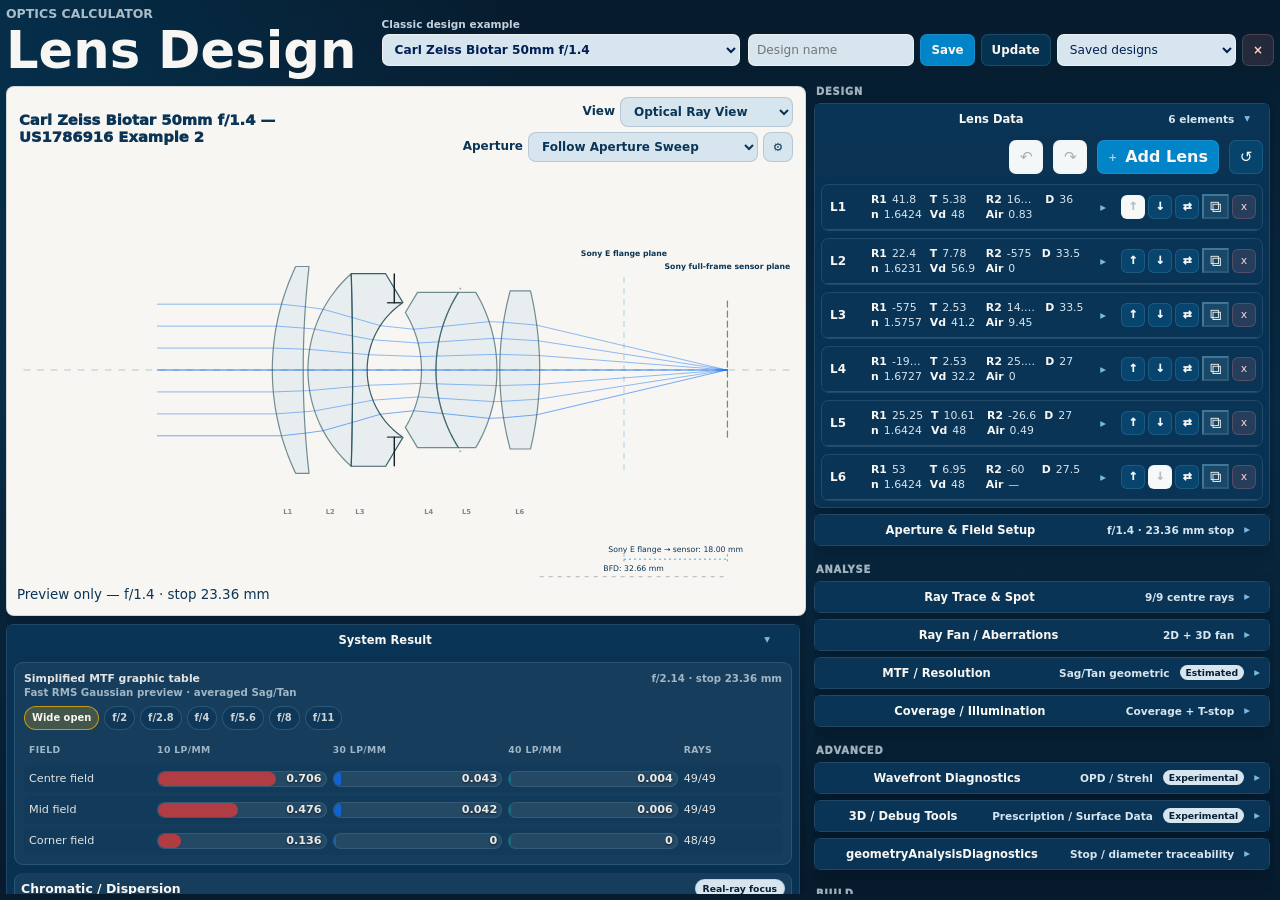
==== index.html @ da88da23 "Update" ====
<!doctype html>
<html lang="en">
  <head>
    <meta charset="utf-8">
    <meta name="viewport" content="width=device-width, initial-scale=1">
    <title>Lens Design</title>
    <link rel="stylesheet" href="styles.css?v=20260708-nikon-noct-wo2019229849-1">
  </head>
  <body>
    <main id="app" class="app-shell" aria-live="polite"></main>
    <script src="geometric-mtf-core.js?v=20260708-nikon-noct-wo2019229849-1"></script>
    <script src="app.js?v=20260708-nikon-noct-wo2019229849-1"></script>
  </body>
</html>
---- styles.css ----
:root {
  color-scheme: light;
  --ink: #001f54;
  --muted: #486177;
  --line: #b9e3f2;
  --panel: #ffffff;
  --soft: #dff6ff;
  --teal: #0a6cf1;
  --teal-dark: #001f54;
  --coral: #c94b58;
  --amber: #ffb703;
  --blue: #0a6cf1;
  --cyan: #16c3ff;
  --red-ray: #d83a3a;
  --green-ray: #0a8f62;
  --blue-ray: #0a6cf1;
  --shadow: 0 8px 20px rgba(0, 31, 84, 0.08);
  --light-surface: #fbfdfd;
  --light-surface-raised: #f3f7f6;
  --light-surface-ink: #0a3556;
  --light-surface-muted: #486177;
  --light-surface-line: #b7c5c8;
  --light-surface-grid: #dbe5e6;
  --light-surface-axis: #66727a;
}

* {
  box-sizing: border-box;
}

body {
  margin: 0;
  overflow: hidden;
  min-height: 100vh;
  color: var(--ink);
  background: linear-gradient(180deg, #dff6ff 0%, #f7fcff 34%, #ffffff 100%);
  font-family: Inter, ui-sans-serif, system-ui, -apple-system, BlinkMacSystemFont, "Segoe UI", sans-serif;
}

button,
input,
select {
  font: inherit;
}

.app-shell {
  width: min(1900px, calc(100% - 20px));
  height: 100vh;
  margin: 0 auto;
  padding: 10px 0;
  overflow: hidden;
}

.app-layout {
  display: grid;
  grid-template-columns: 1fr;
  gap: 8px;
  align-items: stretch;
  height: 100%;
  min-height: 0;
  overflow: hidden;
}

.app-main {
  display: grid;
  grid-template-rows: auto minmax(0, 1fr);
  min-width: 0;
  min-height: 0;
  overflow: hidden;
}

.work-layout {
  display: grid;
  grid-template-columns: minmax(420px, 1fr) minmax(560px, 760px);
  gap: 10px;
  align-items: stretch;
  min-height: 0;
  overflow: hidden;
}

.center-workspace,
.analysis-sidebar {
  display: grid;
  gap: 8px;
  min-width: 0;
  min-height: 0;
  max-height: 100%;
  overflow-y: auto;
  overflow-x: hidden;
  overscroll-behavior: contain;
  padding-right: 6px;
  scrollbar-width: thin;
}

.center-workspace {
  grid-template-rows: auto minmax(0, 1fr);
  overflow: hidden;
  padding-right: 0;
}

.center-scroll-stack {
  display: grid;
  gap: 8px;
  min-height: 0;
  overflow-y: auto;
  overflow-x: hidden;
  overscroll-behavior: contain;
  padding-right: 6px;
  scrollbar-width: thin;
}

.center-workspace > *,
.analysis-sidebar > * {
  grid-column: 1 / -1;
  width: 100%;
}

.analysis-sidebar {
  align-content: start;
  grid-auto-rows: max-content;
}

.analysis-sidebar * {
  min-width: 0;
}

@media (max-width: 1220px) and (orientation: landscape) {
  .app-shell {
    width: min(100% - 12px, 1900px);
    padding-block: 6px;
  }

  .work-layout {
    grid-template-columns: minmax(0, 1fr) minmax(400px, 500px);
    gap: 8px;
  }

  .top-diagram .ray-diagram {
    min-height: 260px;
  }

  .stack-panel-header {
    min-height: 28px;
    padding-block: 4px;
  }
}

@media (max-width: 1400px) and (orientation: landscape) {
  .app-shell {
    width: calc(100% - 12px);
    padding-block: 6px;
  }

  .work-layout {
    grid-template-columns: minmax(0, 1fr) minmax(410px, 460px);
    gap: 8px;
  }

  .tool-header {
    gap: 10px;
    margin-bottom: 6px;
  }

  .tool-header h1 {
    font-size: clamp(2.1rem, 4vw, 3.2rem);
  }

  .header-control-row {
    gap: 8px;
  }

  .preset-select-control {
    min-width: min(320px, 42vw);
  }

  .top-diagram .diagram-panel {
    padding: 8px;
  }

  .top-diagram .ray-diagram {
    min-height: 250px;
  }

  .analysis-sidebar {
    padding-right: 4px;
  }

  .stack-panel-header {
    min-height: 28px;
    padding: 4px 8px;
  }

  .analysis-sidebar .lens-summary-toggle {
    grid-template-columns: minmax(34px, auto) minmax(0, 1fr) auto auto;
    gap: 7px;
  }

  .analysis-sidebar .lens-summary-meta {
    grid-template-columns: repeat(4, minmax(48px, max-content));
    row-gap: 2px;
    column-gap: 8px;
    white-space: normal;
  }
}

.tool-header {
  display: flex;
  gap: 14px;
  align-items: center;
  justify-content: space-between;
  margin-bottom: 8px;
  min-width: 0;
}

.header-title-block {
  flex: 0 0 auto;
}

.header-control-row {
  display: flex;
  align-items: end;
  justify-content: flex-end;
  gap: 8px;
  flex-wrap: wrap;
  min-width: 0;
}

.header-select-control {
  display: grid;
  gap: 3px;
  color: var(--muted);
  font-size: 0.66rem;
  font-weight: 850;
  min-width: 220px;
}

.preset-select-control {
  width: clamp(260px, 28vw, 420px);
}

.header-select-control select,
.saved-design-select,
.header-design-name {
  min-height: 32px;
  border: 1px solid var(--line);
  border-radius: 7px;
  background: #fff;
  color: var(--ink);
  padding: 5px 28px 5px 8px;
  font-size: 0.76rem;
}

.header-save-controls {
  display: flex;
  align-items: end;
  gap: 6px;
  flex-wrap: wrap;
  min-width: 0;
}

.header-design-name {
  width: clamp(130px, 13vw, 190px);
  padding-right: 8px;
}

.saved-design-select {
  width: clamp(150px, 14vw, 220px);
}

.compact-save-button,
.compact-delete-button {
  min-height: 32px;
  border-radius: 7px;
  padding: 0 10px;
  font-size: 0.74rem;
  font-weight: 850;
}

.compact-delete-button {
  width: 32px;
  padding: 0;
}

.eyebrow {
  margin: 0 0 3px;
  color: var(--teal-dark);
  font-size: 0.78rem;
  font-weight: 800;
  letter-spacing: 0;
  text-transform: uppercase;
}

h1 {
  margin: 0;
  font-size: clamp(1.45rem, 2.7vw, 2.25rem);
  line-height: 1.05;
  letter-spacing: 0;
}

.panel-intro {
  display: none;
  max-width: 76ch;
  margin: 0;
  color: var(--muted);
  font-size: 0.78rem;
  font-weight: 650;
  line-height: 1.45;
}

.summary-panel .panel-intro {
  grid-column: 1 / -1;
}

.toolbar {
  display: flex;
  gap: 10px;
  align-items: center;
  flex-wrap: wrap;
  justify-content: flex-end;
}

.icon-button,
.action-button {
  border: 1px solid transparent;
  border-radius: 7px;
  min-height: 34px;
  cursor: pointer;
  transition: transform 140ms ease, border-color 140ms ease, background 140ms ease;
}

.icon-button {
  width: 34px;
  display: inline-grid;
  place-items: center;
  background: var(--panel);
  color: var(--ink);
  box-shadow: 0 7px 18px rgba(0, 31, 84, 0.08);
  font-size: 0.95rem;
}

.action-button {
  display: inline-flex;
  gap: 8px;
  align-items: center;
  padding: 0 10px;
  background: var(--teal);
  color: #fff;
  font-weight: 800;
}

.icon-button:hover,
.action-button:hover {
  transform: translateY(-1px);
}

.icon-button:disabled,
.action-button:disabled {
  cursor: not-allowed;
  color: #a7b1b5;
  background: #f4f7f7;
  border-color: var(--line);
  box-shadow: none;
  transform: none;
}

.icon-button:focus-visible,
.action-button:focus-visible,
.preset-button:focus-visible,
.save-button:focus-visible,
.saved-load:focus-visible,
.saved-delete:focus-visible,
.diagram-toggle:focus-visible,
.type-button:focus-visible,
.step-button:focus-visible,
.order-button:focus-visible,
.flip-button:focus-visible,
input:focus-visible,
select:focus-visible {
  outline: 3px solid rgba(8, 127, 140, 0.24);
  outline-offset: 2px;
}

.workspace {
  display: grid;
  grid-template-columns: minmax(0, 1fr) minmax(430px, 0.95fr);
  gap: 20px;
  align-items: start;
}

.input-zone,
.result-zone {
  display: grid;
  gap: 14px;
}

.top-diagram {
  display: grid;
  place-items: center;
  margin: 0 0 10px;
}

.top-diagram .diagram-panel {
  width: 100%;
}

.top-diagram .ray-diagram {
  min-height: clamp(300px, 30vw, 430px);
}

.stack-panel {
  border: 1px solid rgba(10, 108, 241, 0.18);
  border-radius: 7px;
  background: var(--panel);
  box-shadow: 0 4px 12px rgba(0, 31, 84, 0.045);
  overflow: visible;
  align-self: start;
}

.stack-panel-header {
  width: 100%;
  min-height: 30px;
  border: 0;
  border-radius: 0;
  background: linear-gradient(180deg, #ffffff, #eefaff);
  color: var(--ink);
  display: grid;
  grid-template-columns: minmax(0, 1fr) auto auto auto;
  align-items: center;
  gap: 10px;
  padding: 5px 9px;
  font-size: 0.72rem;
  font-weight: 900;
  cursor: pointer;
}

.stack-panel-title,
.stack-panel-summary {
  min-width: 0;
  overflow: hidden;
  text-overflow: ellipsis;
  white-space: nowrap;
}

.stack-panel-summary {
  color: var(--muted);
  font-size: 0.66rem;
  font-weight: 760;
}

.stack-panel-badges {
  display: inline-flex;
  gap: 4px;
  align-items: center;
}

.stack-panel-badges span {
  border-radius: 999px;
  padding: 2px 6px;
  color: #071f34;
  background: #d7e5ee;
  font-size: 0.58rem;
  font-weight: 900;
}

.workflow-group {
  display: grid;
  gap: 6px;
}

.workflow-group + .workflow-group {
  margin-top: 10px;
}

.workflow-group-title {
  margin: 0;
  padding: 0 2px;
  color: rgba(215, 229, 238, 0.74);
  font-size: 0.62rem;
  font-weight: 950;
  letter-spacing: 0.08em;
  text-transform: uppercase;
}

.workflow-group-panels {
  display: grid;
  gap: 6px;
}

.sub-analysis-section {
  margin-top: 8px;
  border: 1px solid rgba(215, 229, 238, 0.14);
  border-radius: 7px;
  background: rgba(248, 246, 242, 0.04);
  overflow: hidden;
}

.sub-analysis-section > summary {
  cursor: pointer;
  padding: 6px 8px;
  color: #f8f6f2;
  font-size: 0.72rem;
  font-weight: 900;
}

.sub-analysis-section > :not(summary) {
  margin: 8px;
}

.segmented-note,
.mtf-status-strip {
  display: flex;
  flex-wrap: wrap;
  gap: 6px;
  align-items: center;
  margin-bottom: 8px;
  color: rgba(215, 229, 238, 0.82);
  font-size: 0.68rem;
  font-weight: 760;
}

.stack-panel-header:hover {
  background: #dff6ff;
}

.stack-chevron {
  color: var(--teal);
  font-size: 0.72rem;
  line-height: 1;
}

.stack-panel-body {
  padding: 7px;
  overflow: visible;
}

.stack-panel.is-collapsed .stack-panel-body {
  display: none;
}

.stack-panel-body > section {
  margin: 0;
  border: 0;
  border-radius: 0;
  box-shadow: none;
  padding: 0;
  background: transparent;
  max-height: none;
  overflow: visible;
}

.stack-panel-body > section > .panel-heading:first-child {
  display: none;
}

.design-controls {
  display: grid;
  gap: 12px;
  margin: 18px 0 0;
}

.lens-control-section {
  display: grid;
  gap: 8px;
  margin: 0;
}

.section-heading {
  display: flex;
  align-items: center;
  justify-content: space-between;
  gap: 8px;
}

.section-heading h2 {
  margin: 0;
  font-size: 0.86rem;
  letter-spacing: 0;
}

.section-heading span {
  display: block;
  margin-top: 2px;
  color: var(--muted);
  font-size: 0.66rem;
  line-height: 1.25;
  text-align: left;
}

.lens-toolbar {
  flex-shrink: 0;
}

.lens-control-actions-heading {
  justify-content: flex-end;
  margin-bottom: 2px;
}

.lens-control-section .input-zone {
  grid-template-columns: repeat(6, minmax(0, 1fr));
  gap: 7px;
  overflow: visible;
  padding: 0;
}

.analysis-sidebar .lens-control-section .input-zone {
  grid-template-columns: 1fr;
}

.lens-control-section .lens-card {
  box-shadow: 0 5px 14px rgba(0, 31, 84, 0.055);
}

.analysis-sidebar .lens-control-section .lens-card {
  display: block;
}

.lens-control-section .lens-top {
  grid-template-columns: minmax(0, 1fr) auto;
  gap: 6px;
  padding: 6px;
}

.analysis-sidebar .lens-control-section .lens-top {
  align-content: center;
  border-right: 0;
  border-bottom: 1px solid var(--line);
}

.lens-card-summary {
  background: linear-gradient(180deg, #ffffff, #f5fcff);
}

.lens-summary-toggle {
  min-width: 0;
  border: 0;
  border-radius: 6px;
  background: transparent;
  color: var(--ink);
  display: grid;
  grid-template-columns: minmax(42px, auto) minmax(0, 1fr) auto auto;
  gap: 10px;
  align-items: center;
  padding: 2px;
  text-align: left;
  cursor: pointer;
}

.lens-summary-toggle:hover {
  background: rgba(22, 195, 255, 0.12);
}

.lens-summary-title {
  font-size: 0.75rem;
  font-weight: 900;
}

.lens-summary-meta {
  color: var(--muted);
  font-size: 0.62rem;
  font-weight: 400;
  display: grid;
  grid-template-columns:
    minmax(58px, max-content)
    minmax(48px, max-content)
    minmax(68px, max-content)
    minmax(46px, max-content)
    minmax(70px, max-content)
    minmax(54px, max-content)
    minmax(54px, max-content);
  column-gap: 10px;
  align-items: baseline;
  overflow: hidden;
  text-overflow: ellipsis;
  white-space: nowrap;
}

.lens-summary-item {
  min-width: 0;
  display: grid;
  grid-template-columns: auto minmax(0, 1fr);
  column-gap: 5px;
  align-items: baseline;
}

.lens-summary-label {
  color: var(--ink);
  font-weight: 800;
}

.lens-summary-value {
  color: var(--muted);
  font-weight: 400;
  min-width: 0;
  overflow: hidden;
  text-overflow: ellipsis;
}

.lens-card-chevron {
  color: var(--teal);
  font-size: 0.72rem;
  font-weight: 900;
}

.duplicate-button {
  border-color: rgba(121, 189, 217, 0.42);
  background: rgba(121, 189, 217, 0.14);
  color: var(--ink);
}

.lens-card-body {
  display: grid;
  grid-template-columns: minmax(0, 1fr) minmax(118px, 0.28fr);
}

.lens-stack-card.is-collapsed .lens-card-body {
  display: none;
}

.lens-geometry-limit {
  grid-column: 1 / -1;
  display: flex;
  flex-wrap: wrap;
  gap: 8px 12px;
  margin: 8px 0 0;
  padding: 8px 10px;
  border: 1px solid rgba(255, 183, 3, 0.36);
  border-radius: 8px;
  background: rgba(255, 183, 3, 0.12);
  color: #fff8e3;
  font-size: 0.68rem;
}

.lens-geometry-limit strong {
  color: #ffcc45;
}

.lens-source-note {
  grid-column: 1 / -1;
  margin: 6px 0 0;
  color: #d7e5ee;
  font-size: 0.68rem;
  font-weight: 800;
}

.lens-control-section .lens-title {
  gap: 7px;
}

.lens-control-section .lens-title h2 {
  font-size: 0.82rem;
}

.lens-control-section .lens-actions {
  justify-content: start;
  gap: 3px;
}

.lens-control-section .order-button,
.lens-control-section .flip-button,
.lens-control-section .remove-button {
  width: 24px;
  height: 24px;
  min-height: 24px;
  border-radius: 6px;
  font-size: 0.68rem;
}

.lens-control-section .input-grid {
  grid-template-columns: 1fr;
  gap: 5px;
  padding: 7px;
}

.analysis-sidebar .lens-control-section .input-grid {
  grid-template-columns: repeat(5, minmax(0, 1fr));
  align-content: start;
}

.lens-control-section .type-control,
.lens-control-section .glass-control,
.lens-control-section .coating-control,
.lens-control-section .lens-asphere-control,
.lens-control-section .lens-manufacturing-control,
.lens-control-section .lens-tolerance-control,
.lens-control-section .lens-optimizer-control {
  grid-column: span 1;
}

.analysis-sidebar .lens-control-section .lens-asphere-control,
.analysis-sidebar .lens-control-section .lens-manufacturing-control,
.analysis-sidebar .lens-control-section .lens-tolerance-control,
.analysis-sidebar .lens-control-section .lens-optimizer-control {
  grid-column: 1 / -1;
}

.analysis-sidebar .lens-control-section .coating-control {
  grid-column: span 3;
  grid-template-columns: repeat(3, minmax(0, 1fr));
}

.analysis-sidebar .lens-control-section .glass-control,
.analysis-sidebar .lens-control-section .type-control {
  grid-column: span 1;
}

.lens-control-section .control-label,
.lens-control-section label,
.lens-control-section .type-control,
.lens-control-section .glass-control,
.lens-control-section .coating-control,
.lens-control-section .lens-asphere-control,
.lens-control-section .lens-manufacturing-control,
.lens-control-section .lens-tolerance-control,
.lens-control-section .lens-optimizer-control,
.lens-control-section .control {
  font-size: 0.6rem;
  gap: 3px;
  min-width: 0;
}

.lens-control-section .type-options {
  display: none;
}

.lens-control-section .type-button {
  min-height: 29px;
  padding: 4px;
  font-size: 0.6rem;
}

.lens-control-section .glass-custom-grid {
  grid-template-columns: 1fr;
  gap: 5px;
}

.lens-control-section .asphere-grid {
  grid-template-columns: 1fr;
  gap: 5px;
}

.lens-control-section .glass-readout {
  gap: 3px;
}

.lens-control-section .glass-readout span {
  padding: 2px 4px;
  font-size: 0.5rem;
}

.lens-control-section .stepper {
  grid-template-columns: 22px minmax(0, 1fr) 22px;
}

.lens-control-section .stepper input {
  min-height: 27px;
  padding: 3px;
  font-size: 0.66rem;
}

.lens-control-section .step-button {
  min-height: 27px;
  font-size: 0.72rem;
}

.lens-control-section select {
  min-height: 29px;
  padding: 4px 22px 4px 6px;
  font-size: 0.64rem;
}

.lens-control-section .control-unit {
  display: none;
}

.lens-control-section .lens-output {
  grid-template-columns: repeat(2, minmax(0, 1fr));
  gap: 4px;
  padding: 0 7px 7px;
}

.analysis-sidebar .lens-control-section .lens-output {
  grid-template-columns: 1fr;
  align-content: start;
  border-left: 1px solid var(--line);
  padding: 7px;
}

.lens-control-section .metric {
  min-height: 38px;
  padding: 5px;
}

.lens-control-section .metric-name {
  font-size: 0.54rem;
}

.lens-control-section .metric-value {
  margin-top: 2px;
  font-size: 0.7rem;
}

.lens-control-section .metric-unit {
  margin-top: 1px;
  font-size: 0.5rem;
}

.lens-control-section .warning {
  margin: 0 9px 9px;
  padding: 7px;
  font-size: 0.68rem;
}

.support-grid {
  display: grid;
  grid-template-columns: repeat(12, minmax(0, 1fr));
  gap: 14px;
  align-items: start;
  margin: 0 0 18px;
}

.center-workspace .top-diagram,
.center-workspace .system-bottom {
  margin: 0;
}

.center-workspace .spot-panel,
.center-workspace .transmission-panel,
.center-workspace .surface-panel,
.analysis-sidebar .lens-control-section,
.analysis-sidebar .sagitta-panel,
.analysis-sidebar .aperture-stop-panel,
.analysis-sidebar .ray-trace-panel,
.analysis-sidebar .ray-trace-3d-panel,
.analysis-sidebar .ray-image-circle-panel,
.analysis-sidebar .ray-fan-panel,
.analysis-sidebar .st-ray-fan-panel,
.analysis-sidebar .mtf-panel,
.analysis-sidebar .st-mtf-panel,
.analysis-sidebar .diffraction-hybrid-panel,
.analysis-sidebar .wavefront-panel,
.analysis-sidebar .wave-optics-panel,
.analysis-sidebar .poly-mtf-panel,
.analysis-sidebar .tolerance-panel,
.analysis-sidebar .optimizer-panel {
  grid-column: 1 / -1;
}

.analysis-sidebar .panel-heading {
  flex-wrap: wrap;
  align-items: flex-start;
}

.analysis-sidebar .panel-heading h3 {
  min-width: 0;
}

.analysis-sidebar svg,
.center-workspace svg {
  display: block;
  width: 100%;
  max-width: 100%;
  height: auto;
}

.system-bottom {
  margin-top: 2px;
}

.system-bottom .summary-panel {
  align-items: stretch;
}

.analysis-sidebar .input-grid,
.analysis-sidebar .lens-output,
.analysis-sidebar .mount-readout,
.analysis-sidebar .ray-trace-inputs,
.analysis-sidebar .aperture-stop-controls,
.analysis-sidebar .aperture-stop-readout,
.analysis-sidebar .ray-trace-results,
.analysis-sidebar .ray-circle-controls,
.analysis-sidebar .ray-circle-layout,
.analysis-sidebar .ray-circle-results,
.analysis-sidebar .format-coverage-grid,
.analysis-sidebar .ray-fan-controls,
.analysis-sidebar .ray-fan-toggles,
.analysis-sidebar .ray-fan-grid,
.analysis-sidebar .ray-3d-controls,
.analysis-sidebar .ray-3d-layout,
.analysis-sidebar .ray-3d-results,
.analysis-sidebar .st-ray-fan-controls,
.analysis-sidebar .st-ray-fan-grid,
.analysis-sidebar .st-ray-fan-diagnostics,
.analysis-sidebar .st-ray-fan-results,
.analysis-sidebar .st-mtf-controls,
.analysis-sidebar .st-mtf-chart-grid,
.analysis-sidebar .st-mtf-focus-grid,
.analysis-sidebar .diffraction-cutoff-grid,
.analysis-sidebar .wavefront-grid,
.analysis-sidebar .wavefront-card-metrics,
.analysis-sidebar .wave-optics-controls,
.analysis-sidebar .wave-optics-layout,
.analysis-sidebar .poly-mtf-controls,
.analysis-sidebar .poly-weight-controls,
.analysis-sidebar .poly-mtf-main,
.analysis-sidebar .poly-focus-grid,
.analysis-sidebar .tolerance-controls,
.analysis-sidebar .tolerance-criteria,
.analysis-sidebar .optimizer-controls,
.analysis-sidebar .optimizer-goals,
.analysis-sidebar .optimizer-progress-grid,
.analysis-sidebar .tolerance-result-grid,
.analysis-sidebar .mtf-focus-grid,
.analysis-sidebar .sagitta-inputs,
.analysis-sidebar .sagitta-results,
.analysis-sidebar .spot-results,
.analysis-sidebar .rgb-readout {
  grid-template-columns: 1fr;
}

.analysis-sidebar .spot-field-grid {
  grid-template-columns: 1fr;
}

.analysis-sidebar .toggle-row {
  display: flex;
  align-items: center;
  gap: 8px;
  max-width: 100%;
  overflow: hidden;
}

.analysis-sidebar .mtf-readout-table,
.analysis-sidebar .csv-export-box,
.analysis-sidebar .surface-table-wrap,
.center-workspace .surface-table-wrap {
  max-width: 100%;
  overflow-x: auto;
}

.analysis-sidebar .mtf-readout-row {
  min-width: 520px;
}

.analysis-sidebar .st-ray-fan-diagnostics {
  min-width: 0;
}

.analysis-sidebar .chart-wrap,
.analysis-sidebar .aberration-card,
.analysis-sidebar .wave-optics-card,
.analysis-sidebar .st-mtf-card {
  min-width: 0;
}

.lens-card,
.summary-panel,
.diagram-panel,
.ray-trace-panel,
.ray-trace-3d-panel,
.st-ray-fan-panel,
.spot-panel,
.mtf-panel,
.transmission-panel,
.tolerance-panel,
.optimizer-panel,
.sagitta-panel,
.image-circle-panel,
.ray-image-circle-panel,
.ray-fan-panel,
.surface-panel,
.formula-panel,
.assumption-panel {
  background: var(--panel);
  border: 1px solid var(--line);
  border-radius: 8px;
  box-shadow: var(--shadow);
}

.lens-card {
  overflow: hidden;
}

.lens-top {
  display: grid;
  grid-template-columns: 1fr auto;
  gap: 12px;
  align-items: center;
  padding: 14px;
  border-bottom: 1px solid var(--line);
}

.lens-title {
  display: flex;
  gap: 10px;
  align-items: center;
  min-width: 0;
}

.lens-title h2 {
  margin: 0;
  font-size: 1.05rem;
  letter-spacing: 0;
}

.lens-actions {
  display: flex;
  gap: 6px;
  align-items: center;
  flex-wrap: wrap;
  justify-content: flex-end;
}

.order-button,
.flip-button {
  width: 36px;
  height: 36px;
  border: 1px solid var(--line);
  border-radius: 8px;
  background: #eef5f4;
  color: var(--teal-dark);
  cursor: pointer;
  font-size: 1rem;
  font-weight: 950;
}

.order-button:hover,
.flip-button:hover {
  background: #dff1ef;
}

.remove-button {
  width: 36px;
  height: 36px;
  border: 1px solid #f1c8ce;
  border-radius: 8px;
  background: #fff5f6;
  color: var(--coral);
  cursor: pointer;
  font-size: 1.2rem;
}

.remove-button:disabled,
.order-button:disabled {
  cursor: not-allowed;
  color: #b8c0c4;
  border-color: var(--line);
  background: #f7f9f9;
}

.input-grid {
  display: grid;
  grid-template-columns: repeat(3, minmax(0, 1fr));
  gap: 12px;
  padding: 14px;
}

.lens-setup-grid {
  grid-template-columns: repeat(2, minmax(0, 1fr));
}

.preset-note {
  display: flex;
  gap: 10px;
  align-items: baseline;
  margin: -4px 0 18px;
  padding: 12px 14px;
  border: 1px solid var(--line);
  border-radius: 8px;
  background: rgba(255, 255, 255, 0.72);
  color: var(--muted);
  box-shadow: 0 8px 22px rgba(26, 40, 45, 0.06);
}

.preset-note strong {
  color: var(--ink);
  white-space: nowrap;
}

.save-panel {
  display: grid;
  grid-template-columns: minmax(240px, 360px) minmax(0, 1fr);
  gap: 12px;
  align-items: end;
  margin: 0 0 14px;
  padding: 12px;
  border: 1px solid var(--line);
  border-radius: 8px;
  background: rgba(255, 255, 255, 0.74);
  box-shadow: 0 8px 22px rgba(26, 40, 45, 0.06);
}

.save-controls {
  display: grid;
  grid-template-columns: minmax(0, 1fr) auto;
  gap: 8px;
  align-items: end;
}

.save-name {
  min-width: 0;
}

.save-button,
.update-button {
  min-height: 44px;
  border: 1px solid transparent;
  border-radius: 8px;
  padding: 0 13px;
  cursor: pointer;
  font-weight: 850;
  white-space: nowrap;
}

.save-button {
  color: #fff;
  background: var(--teal);
}

.save-button:hover {
  background: var(--teal-dark);
}

.update-button {
  color: var(--teal-dark);
  background: #eef7f6;
  border-color: #bfd8da;
}

.update-button:hover {
  background: #dff1ef;
}

.header-save-controls .save-button,
.header-save-controls .update-button,
.header-save-controls .saved-delete {
  min-height: 32px;
  border-radius: 7px;
  padding: 0 10px;
  font-size: 0.74rem;
}

.header-save-controls .saved-delete {
  width: 32px;
  border-left: 1px solid var(--line);
  padding: 0;
}

.saved-list {
  display: flex;
  flex-wrap: wrap;
  gap: 8px;
  align-items: center;
  min-height: 44px;
}

.saved-item {
  display: inline-grid;
  grid-template-columns: minmax(80px, auto) 34px;
  align-items: stretch;
}

.saved-load,
.saved-delete {
  min-height: 36px;
  border: 1px solid var(--line);
  background: #fbfdfd;
  cursor: pointer;
  font-weight: 850;
}

.saved-load {
  max-width: 190px;
  border-radius: 8px 0 0 8px;
  padding: 0 10px;
  overflow: hidden;
  text-overflow: ellipsis;
  white-space: nowrap;
}

.saved-delete {
  border-left: 0;
  border-radius: 0 8px 8px 0;
  color: var(--coral);
}

.saved-load:hover,
.saved-delete:hover {
  background: #eef5f4;
}

.empty-saved {
  color: var(--muted);
  font-size: 0.86rem;
  font-weight: 750;
}

.preset-panel {
  display: grid;
  gap: 6px;
  margin: 0 0 10px;
}

.preset-heading {
  color: var(--muted);
  font-size: 0.78rem;
  font-weight: 850;
}

.preset-options {
  display: grid;
  grid-template-columns: repeat(5, minmax(0, 1fr));
  gap: 8px;
}

.preset-group {
  overflow: hidden;
  border: 1px solid var(--line);
  border-radius: 8px;
  background: rgba(255, 255, 255, 0.78);
  box-shadow: 0 8px 22px rgba(26, 40, 45, 0.06);
}

.preset-group-summary {
  display: flex;
  min-height: 34px;
  align-items: center;
  justify-content: space-between;
  gap: 10px;
  padding: 6px 9px;
  color: var(--teal-dark);
  cursor: pointer;
  font-size: 0.8rem;
  font-weight: 900;
}

.preset-group-summary:hover {
  background: #eef5f4;
}

.preset-group-summary span:last-child {
  color: var(--muted);
  font-size: 0.72rem;
  font-weight: 850;
}

.preset-options-nested {
  padding: 6px;
  border-top: 1px solid var(--line);
  background: rgba(246, 250, 250, 0.72);
}

.preset-button {
  display: grid;
  gap: 3px;
  min-height: 32px;
  border: 1px solid var(--line);
  border-radius: 8px;
  padding: 6px 8px;
  color: var(--ink);
  background: rgba(255, 255, 255, 0.78);
  cursor: pointer;
  font-size: 0.72rem;
  font-weight: 850;
  line-height: 1.2;
  text-align: left;
  box-shadow: 0 8px 22px rgba(26, 40, 45, 0.06);
}

.preset-button small {
  color: var(--muted);
  font-size: 0.61rem;
  font-weight: 750;
  line-height: 1.1;
}

.preset-button:hover {
  border-color: #b8cfd1;
  background: #eef5f4;
}

.diagram-design-name {
  display: block;
  max-width: min(64vw, 640px);
  margin-top: 3px;
  color: var(--ink);
  font-size: 1rem;
  font-weight: 900;
  line-height: 1.25;
}

.preset-button.is-active {
  border-color: var(--teal);
  background: #dff1ef;
  color: var(--teal-dark);
  box-shadow: inset 0 0 0 1px rgba(8, 127, 140, 0.22);
}

label {
  display: grid;
  gap: 7px;
  color: var(--muted);
  font-size: 0.86rem;
  font-weight: 750;
  line-height: 1.25;
  min-width: 0;
}

.type-control,
.glass-control,
.coating-control,
.lens-tolerance-control,
.lens-optimizer-control,
.control {
  display: grid;
  gap: 7px;
  color: var(--muted);
  font-size: 0.86rem;
  font-weight: 750;
  line-height: 1.25;
  min-width: 0;
}

.type-control {
  grid-column: span 2;
}

.glass-control {
  grid-column: span 2;
}

.coating-control {
  grid-column: span 2;
  grid-template-columns: repeat(3, minmax(0, 1fr));
  gap: 8px;
}

.coating-control label {
  display: grid;
  gap: 7px;
}

.lens-tolerance-control {
  grid-column: span 2;
  border: 1px solid var(--line);
  border-radius: 8px;
  padding: 7px;
  background: #fbfdfd;
}

.lens-asphere-control {
  grid-column: span 2;
  border: 1px solid var(--line);
  border-radius: 8px;
  padding: 7px;
  background: #fbfdfd;
}

.lens-concave-display-control {
  grid-column: span 2;
  border: 1px solid rgba(121, 187, 217, 0.42);
  border-radius: 8px;
  padding: 7px;
  background: rgba(10, 53, 86, 0.72);
  color: #f8f6f2;
}

.lens-asphere-control summary,
.lens-manufacturing-control summary,
.lens-tolerance-control summary {
  cursor: pointer;
  color: var(--ink);
  font-weight: 900;
}

.lens-concave-display-control summary {
  cursor: pointer;
  color: #ffffff;
  font-weight: 900;
}

.lens-concave-display-control .manufacturing-note,
.lens-concave-display-control .control-label,
.lens-concave-display-control .control-unit,
.lens-concave-display-control .check-control {
  color: rgba(255, 255, 255, 0.86);
}

.lens-concave-display-control input[type="text"] {
  color: #f8f6f2;
  background: rgba(10, 53, 86, 0.92);
  border-color: rgba(121, 187, 217, 0.42);
}

.lens-concave-display-control .step-button {
  color: #f8f6f2;
  background: rgba(2, 132, 201, 0.28);
  border-color: rgba(121, 187, 217, 0.38);
}

.lens-manufacturing-control {
  grid-column: span 2;
  border: 1px solid var(--line);
  border-radius: 8px;
  padding: 7px;
  background: #fbfdfd;
}

.manufacturing-note {
  margin: 7px 0;
  color: var(--muted);
  font-size: 0.72rem;
  line-height: 1.35;
}

.lens-manufacturing-grid,
.lens-bevel-grid,
.manufacturing-diagnostics {
  display: grid;
  grid-template-columns: repeat(2, minmax(0, 1fr));
  gap: 6px;
}

.lens-bevel-grid {
  margin-top: 7px;
}

.concave-display-trim-side {
  display: grid;
  gap: 6px;
  margin-top: 7px;
  padding: 6px;
  border: 1px solid rgba(121, 187, 217, 0.3);
  border-radius: 6px;
  background: rgba(0, 31, 84, 0.28);
}

.concave-display-trim-side.is-inline {
  margin-top: 6px;
  padding: 6px;
  background: rgba(10, 53, 86, 0.86);
  border-color: rgba(121, 187, 217, 0.38);
  color: #f8f6f2;
}

.concave-display-trim-side.is-inline summary {
  cursor: pointer;
  color: #ffffff;
  font-size: 0.66rem;
  font-weight: 900;
}

.concave-display-trim-side.is-inline summary::marker {
  color: #79bbd9;
}

.concave-display-trim-side.is-inline .manufacturing-note,
.concave-display-trim-side.is-inline .control-label,
.concave-display-trim-side.is-inline .control-unit,
.concave-display-trim-side.is-inline .check-control {
  color: rgba(248, 246, 242, 0.84);
}

.concave-display-trim-side.is-inline .concave-display-trim-grid {
  grid-template-columns: minmax(0, 1fr);
}

.concave-display-trim-side.is-inline .stepper {
  grid-template-columns: 34px minmax(58px, 1fr) 34px;
  min-width: 0;
}

.concave-display-trim-side.is-inline input[type="text"] {
  min-width: 0;
  width: 100%;
  color: #ffffff;
  background: rgba(3, 35, 59, 0.78);
  border-color: rgba(121, 187, 217, 0.48);
  text-align: center;
}

.concave-display-trim-side.is-inline .step-button {
  min-width: 34px;
  color: #ffffff;
  background: rgba(2, 132, 201, 0.34);
  border-color: rgba(121, 187, 217, 0.42);
}

.concave-display-trim-grid {
  display: grid;
  grid-template-columns: repeat(2, minmax(0, 1fr));
  gap: 6px;
}

.lens-bevel-group {
  display: grid;
  gap: 5px;
  padding: 6px;
  border: 1px solid rgba(217, 226, 228, 0.8);
  border-radius: 6px;
}

.manufacturing-diagnostics {
  margin-top: 7px;
  grid-template-columns: repeat(3, minmax(0, 1fr));
}

.manufacturing-diagnostics .metric {
  padding: 6px;
  min-width: 0;
}

.manufacturing-warning {
  margin: 6px 0 0;
}

.asphere-note {
  margin: 7px 0;
  color: var(--muted);
  font-size: 0.74rem;
  line-height: 1.35;
}

.asphere-surface-group {
  display: grid;
  gap: 7px;
  padding-top: 7px;
  border-top: 1px solid rgba(217, 226, 228, 0.72);
}

.asphere-surface-group + .asphere-surface-group {
  margin-top: 8px;
}

.asphere-grid {
  display: grid;
  grid-template-columns: repeat(5, minmax(0, 1fr));
  gap: 6px;
}

.lens-tolerance-grid {
  display: grid;
  grid-template-columns: repeat(3, minmax(0, 1fr));
  gap: 6px;
  margin-top: 7px;
}

.lens-optimizer-control {
  grid-column: span 2;
  border: 1px solid var(--line);
  border-radius: 8px;
  padding: 7px;
  background: #fbfdfd;
}

.lens-optimizer-control summary {
  cursor: pointer;
  color: var(--ink);
  font-weight: 900;
}

.lens-optimizer-grid {
  display: grid;
  grid-template-columns: repeat(3, minmax(0, 1fr));
  gap: 6px;
  margin-top: 7px;
}

.glass-select-label {
  display: grid;
  gap: 7px;
}

.glass-custom-grid {
  display: grid;
  grid-template-columns: repeat(2, minmax(0, 1fr));
  gap: 8px;
}

.glass-readout,
.rgb-overlay-legend {
  display: flex;
  flex-wrap: wrap;
  gap: 6px;
}

.glass-readout span,
.rgb-overlay-legend span,
.catalog-note {
  border: 1px solid var(--line);
  border-radius: 8px;
  padding: 5px 7px;
  background: #fbfdfd;
  color: var(--muted);
  font-size: 0.72rem;
  font-weight: 850;
  line-height: 1.2;
}

.catalog-note {
  margin: 0;
  display: inline-block;
}

.type-options {
  display: grid;
  grid-template-columns: repeat(3, minmax(0, 1fr));
  gap: 6px;
}

.type-button {
  min-height: 44px;
  border: 1px solid var(--line);
  border-radius: 8px;
  padding: 7px 8px;
  color: var(--ink);
  background: #fbfdfd;
  cursor: pointer;
  font-size: 0.8rem;
  font-weight: 850;
  line-height: 1.2;
}

.type-button:hover {
  border-color: #b8cfd1;
  background: #eef5f4;
}

.type-button.is-active {
  border-color: var(--teal);
  background: #dff1ef;
  color: var(--teal-dark);
  box-shadow: inset 0 0 0 1px rgba(8, 127, 140, 0.22);
}

.control-label {
  color: var(--muted);
  font-size: 0.86rem;
  font-weight: 750;
}

.stepper {
  display: grid;
  grid-template-columns: 38px minmax(0, 1fr) 38px;
  align-items: center;
}

.stepper input {
  border-radius: 0;
  text-align: center;
  font-weight: 800;
}

.step-button {
  min-height: 44px;
  border: 1px solid var(--line);
  background: #eef5f4;
  color: var(--teal-dark);
  cursor: pointer;
  font-size: 1.05rem;
  font-weight: 950;
  touch-action: manipulation;
  user-select: none;
}

.step-button:first-child {
  border-radius: 8px 0 0 8px;
}

.step-button:last-child {
  border-radius: 0 8px 8px 0;
}

.step-button:hover {
  background: #dff1ef;
}

.control-unit {
  color: var(--muted);
  font-size: 0.75rem;
}

.gap-placeholder {
  min-height: 58px;
  align-content: start;
}

.placeholder-text {
  display: grid;
  min-height: 32px;
  place-items: center;
  border: 1px dashed var(--line);
  border-radius: 8px;
  color: var(--muted);
  background: #fbfdfd;
  font-weight: 800;
}

input {
  width: 100%;
  min-height: 44px;
  border: 1px solid var(--line);
  border-radius: 8px;
  padding: 9px 11px;
  color: var(--ink);
  background: #fbfdfd;
  min-width: 0;
}

select {
  width: 100%;
  min-height: 44px;
  border: 1px solid var(--line);
  border-radius: 8px;
  padding: 9px 34px 9px 11px;
  color: var(--ink);
  background: #fbfdfd;
  cursor: pointer;
  min-width: 0;
}

.lens-output {
  display: grid;
  grid-template-columns: repeat(4, minmax(0, 1fr));
  gap: 10px;
  padding: 0 14px 14px;
}

.metric {
  min-height: 76px;
  border: 1px solid var(--line);
  border-radius: 8px;
  padding: 10px;
  background: #fbfdfd;
  min-width: 0;
}

.metric-name {
  display: block;
  color: var(--ink);
  font-size: 1rem;
  font-weight: 900;
  line-height: 1.35;
  overflow-wrap: anywhere;
}

.metric-value {
  display: block;
  margin-top: 8px;
  color: var(--ink);
  font-size: clamp(1rem, 2.1vw, 1.35rem);
  font-weight: 900;
  line-height: 1.1;
  overflow-wrap: anywhere;
}

.metric-unit {
  display: block;
  margin-top: 4px;
  color: var(--muted);
  font-size: 0.76rem;
}

.warning {
  margin: 0 14px 14px;
  padding: 10px 12px;
  border-radius: 8px;
  color: #6f3d00;
  background: #fff6df;
  border: 1px solid #f4d28e;
  font-size: 0.9rem;
  line-height: 1.45;
}

.summary-panel,
.diagram-panel,
.ray-trace-panel,
.ray-trace-3d-panel,
.st-ray-fan-panel,
.spot-panel,
.mtf-panel,
.transmission-panel,
.tolerance-panel,
.optimizer-panel,
.sagitta-panel,
.image-circle-panel,
.ray-image-circle-panel,
.ray-fan-panel,
.surface-panel,
.formula-panel,
.assumption-panel {
  padding: 14px;
  min-width: 0;
}

.summary-panel {
  display: grid;
  gap: 14px;
  background:
    linear-gradient(135deg, rgba(8, 127, 140, 0.11), transparent 55%),
    var(--panel);
}

.system-result-panel {
  gap: 10px;
  padding: 8px;
  background:
    linear-gradient(135deg, rgba(121, 187, 217, 0.14), transparent 62%),
    rgba(10, 53, 86, 0.92);
}

.system-result-main-layout {
  display: grid;
  grid-template-columns: minmax(0, 1fr);
  gap: 8px;
  align-items: start;
}

.system-result-mtf-column,
.system-result-info-column {
  min-width: 0;
}

.system-result-mtf-column {
  display: grid;
  gap: 8px;
}

.system-result-info-column {
  display: grid;
  gap: 8px;
}

.system-kpi-grid {
  display: grid;
  grid-template-columns: repeat(2, minmax(0, 1fr));
  gap: 6px;
}

.system-kpi,
.system-detail-grid .metric {
  border: 1px solid rgba(215, 229, 238, 0.12);
  border-radius: 8px;
  background: rgba(248, 246, 242, 0.045);
}

.system-kpi {
  display: grid;
  gap: 2px;
  padding: 7px;
}

.system-kpi.is-primary {
  background: rgba(121, 187, 217, 0.11);
  border-color: rgba(121, 187, 217, 0.24);
}

.system-kpi .metric-name {
  font-size: 0.54rem;
  letter-spacing: 0.03em;
  line-height: 1.14;
  text-transform: uppercase;
}

.system-result-panel .system-detail-grid .metric-name {
  color: rgba(215, 229, 238, 0.86);
  font-size: 0.58rem;
  font-weight: 850;
  letter-spacing: 0.03em;
  line-height: 1.15;
  text-transform: uppercase;
}

.system-kpi .metric-value {
  color: #f8f6f2;
  font-size: 0.84rem;
  line-height: 1;
}

.system-result-panel .metric-inline-unit {
  color: rgba(215, 229, 238, 0.82);
  font-size: 0.66em;
  font-weight: 750;
  letter-spacing: 0;
  text-transform: none;
}

.system-kpi.is-primary .metric-value {
  font-size: 1.05rem;
}

.system-detail-grid {
  display: grid;
  grid-template-columns: repeat(3, minmax(0, 1fr));
  gap: 6px;
}

.system-detail-grid .metric {
  min-height: auto;
  padding: 6px;
}

.system-detail-grid .metric-value {
  font-size: 0.72rem;
}

.system-detail-grid .system-inline-metric .metric-value {
  line-height: 1.1;
}

.image-magnification-section {
  border: 1px solid rgba(215, 229, 238, 0.16);
  border-radius: 10px;
  background: rgba(248, 246, 242, 0.045);
  overflow: hidden;
}

.image-magnification-section summary {
  display: flex;
  align-items: center;
  justify-content: space-between;
  gap: 8px;
  padding: 6px 8px;
  color: #f8f6f2;
  font-size: 0.72rem;
  font-weight: 800;
  cursor: pointer;
}

.image-magnification-grid {
  display: grid;
  grid-template-columns: repeat(2, minmax(0, 1fr));
  gap: 4px;
  padding: 0 6px 6px;
}

.image-magnification-controls {
  display: grid;
  grid-template-columns: minmax(0, 1fr);
  align-items: end;
  gap: 5px;
  padding: 0 6px 6px;
}

.image-magnification-controls label {
  display: grid;
  gap: 4px;
  color: rgba(215, 229, 238, 0.88);
  font-size: 0.68rem;
  font-weight: 800;
}

.image-magnification-controls select {
  min-height: 30px;
  border-radius: 8px;
  border: 1px solid rgba(215, 229, 238, 0.28);
  background: rgba(10, 53, 86, 0.72);
  color: #f8f6f2;
  font-size: 0.7rem;
  font-weight: 800;
  padding: 4px 8px;
}

.macro-focus-current {
  color: rgba(215, 229, 238, 0.82);
  font-size: 0.62rem;
  font-weight: 800;
  white-space: normal;
}

.image-magnification-grid .metric {
  min-height: auto;
  padding: 5px;
  border-radius: 7px;
}

.image-magnification-grid .metric-value {
  font-size: 0.72rem;
  mix-blend-mode: normal;
}

.image-magnification-more {
  margin: 0 6px 6px;
  border-top: 1px solid rgba(215, 229, 238, 0.12);
}

.image-magnification-more summary {
  padding: 5px 0;
  color: rgba(215, 229, 238, 0.82);
  font-size: 0.62rem;
  font-weight: 800;
}

.image-magnification-more .image-magnification-grid {
  padding: 0 0 5px;
}

.macro-analysis-note {
  margin: 0;
  padding: 0 10px 10px;
  color: rgba(215, 229, 238, 0.78);
}

@media (max-width: 700px) {
  .image-magnification-controls {
    grid-template-columns: 1fr;
    align-items: start;
  }
}

@media (max-width: 480px) {
  .image-magnification-grid {
    grid-template-columns: 1fr;
  }
}


.system-mtf-summary {
  display: grid;
  gap: 8px;
  min-height: 100%;
  padding: 9px;
  border: 1px solid rgba(121, 187, 217, 0.2);
  border-radius: 9px;
  background: rgba(248, 246, 242, 0.055);
}

.system-mtf-heading {
  display: flex;
  align-items: start;
  justify-content: space-between;
  gap: 10px;
  color: rgba(248, 246, 242, 0.9);
  font-size: 0.68rem;
  font-weight: 850;
}

.system-mtf-heading div {
  display: grid;
  gap: 1px;
}

.system-mtf-heading span {
  color: rgba(215, 229, 238, 0.72);
  font-size: 0.64rem;
  font-weight: 750;
}

.system-mtf-aperture-row {
  display: flex;
  flex-wrap: wrap;
  gap: 5px;
}

.system-mtf-aperture-chip {
  min-height: 24px;
  padding: 4px 7px;
  border: 1px solid rgba(121, 187, 217, 0.24);
  border-radius: 999px;
  background: rgba(10, 53, 86, 0.58);
  color: rgba(248, 246, 242, 0.82);
  font-size: 0.62rem;
  font-weight: 850;
  cursor: pointer;
}

.system-mtf-aperture-chip.is-active {
  border-color: rgba(255, 183, 3, 0.7);
  background: rgba(255, 183, 3, 0.2);
  color: #f8f6f2;
}

.system-mtf-table {
  display: grid;
  gap: 3px;
  font-size: 0.7rem;
  color: rgba(248, 246, 242, 0.9);
}

.system-mtf-row {
  display: grid;
  grid-template-columns: minmax(48px, 0.72fr) repeat(3, minmax(66px, 1fr)) minmax(38px, 0.55fr);
  gap: 6px;
  align-items: center;
  min-height: 24px;
  padding: 3px 5px;
  border-radius: 6px;
  background: rgba(10, 53, 86, 0.28);
}

.system-mtf-head {
  color: rgba(215, 229, 238, 0.72);
  font-size: 0.58rem;
  font-weight: 900;
  text-transform: uppercase;
  letter-spacing: 0.04em;
  background: transparent;
}



.system-mtf-graphic-cell {
  position: relative;
  display: grid;
  min-width: 0;
  min-height: 22px;
  align-items: center;
}

.system-mtf-bar-track {
  position: absolute;
  inset: 3px 0;
  overflow: hidden;
  border-radius: 999px;
  background: rgba(248, 246, 242, 0.08);
  border: 1px solid rgba(215, 229, 238, 0.1);
}

.system-mtf-bar-fill {
  display: block;
  width: var(--mtf-value, 0%);
  height: 100%;
  min-width: 2px;
  border-radius: inherit;
  opacity: 0.78;
}

.system-mtf-frequency-10 .system-mtf-bar-fill {
  background: #d83a3a;
}

.system-mtf-frequency-30 .system-mtf-bar-fill {
  background: #0a6cf1;
}

.system-mtf-frequency-40 .system-mtf-bar-fill {
  background: #087f8c;
}

.system-mtf-bar-value {
  position: relative;
  z-index: 1;
  justify-self: end;
  padding-inline: 5px;
  color: rgba(248, 246, 242, 0.94);
  font-variant-numeric: tabular-nums;
  font-weight: 850;
  text-shadow: 0 1px 2px rgba(0, 1, 2, 0.55);
}

.system-result-mtf-column .chromatic-readout {
  margin: 0;
  padding: 6px;
  border: 1px solid rgba(121, 187, 217, 0.2);
  border-radius: 9px;
  background: rgba(248, 246, 242, 0.055);
}

.system-result-mtf-column .chromatic-readout .panel-heading {
  margin-bottom: 5px;
}

.system-result-mtf-column .chromatic-readout .panel-heading h3 {
  font-size: 0.78rem;
}

.system-result-mtf-column .chromatic-readout .badge {
  padding: 3px 7px;
  font-size: 0.58rem;
}

.system-result-panel .chromatic-readout {
  border-top: 0;
}

.system-result-panel .chromatic-grid {
  grid-template-columns: repeat(3, minmax(0, 1fr));
  gap: 4px;
}

.system-result-panel .chromatic-readout .metric {
  gap: 1px;
  min-height: 0;
  padding: 5px;
  border-radius: 7px;
}

.system-result-panel .chromatic-readout .metric-name {
  font-size: 0.58rem;
}

.system-result-panel .chromatic-readout .metric-value {
  font-size: 0.88rem;
}

.system-result-panel .chromatic-readout .metric-unit {
  font-size: 0.58rem;
  line-height: 1.15;
}

.chromatic-focus-meta {
  display: flex;
  justify-content: space-between;
  gap: 6px;
  color: rgba(215, 229, 238, 0.78);
  font-size: 0.58rem;
  font-weight: 750;
  line-height: 1.2;
}

.chromatic-paraxial-reference {
  margin-top: 0;
  color: rgba(215, 229, 238, 0.82);
  font-size: 0.58rem;
}

.chromatic-paraxial-reference summary {
  cursor: pointer;
  color: rgba(248, 246, 242, 0.9);
  font-weight: 850;
}

.chromatic-note {
  margin: 0;
  color: rgba(215, 229, 238, 0.78);
  font-size: 0.58rem;
  line-height: 1.2;
}

.panel-heading {
  display: flex;
  justify-content: space-between;
  gap: 12px;
  align-items: center;
  margin-bottom: 10px;
}

.panel-heading h2,
.panel-heading h3 {
  margin: 0;
  font-size: 1rem;
  letter-spacing: 0;
}

.badge {
  border-radius: 999px;
  padding: 6px 10px;
  color: #071f34;
  background: #d7e5ee;
  font-size: 0.78rem;
  font-weight: 850;
  white-space: nowrap;
}

.system-result-panel .badge,
.chromatic-readout .badge {
  color: #071f34;
  background: #d7e5ee;
  border: 1px solid rgba(121, 187, 217, 0.35);
}

.main-result {
  display: grid;
  gap: 4px;
}

.main-label {
  color: var(--muted);
  font-size: 0.84rem;
  font-weight: 850;
}

.main-value {
  color: var(--teal-dark);
  font-size: clamp(2rem, 6vw, 3.8rem);
  font-weight: 950;
  line-height: 1;
  overflow-wrap: anywhere;
}

.secondary-grid {
  display: grid;
  grid-template-columns: repeat(2, minmax(0, 1fr));
  gap: 10px;
}

.secondary {
  border: 1px solid var(--line);
  border-radius: 8px;
  padding: 10px;
  background: rgba(255, 255, 255, 0.68);
}

.sagitta-panel {
  display: grid;
  grid-column: span 4;
  gap: 12px;
}

.sagitta-inputs {
  display: grid;
  grid-template-columns: repeat(2, minmax(0, 1fr));
  gap: 10px;
}

.sagitta-results {
  display: grid;
  grid-template-columns: repeat(2, minmax(0, 1fr));
  gap: 10px;
}

.metrology-tabs {
  display: flex;
  flex-wrap: wrap;
  gap: 6px;
  margin: 8px 0 10px;
}

.metrology-tab {
  min-height: 30px;
  padding: 6px 10px;
  border: 1px solid rgba(121, 189, 217, 0.28);
  border-radius: 999px;
  background: rgba(10, 53, 86, 0.36);
  color: #d7e5ee;
  font-size: 0.7rem;
  font-weight: 800;
  cursor: pointer;
}

.metrology-tab.is-active {
  border-color: rgba(255, 183, 3, 0.72);
  background: rgba(255, 183, 3, 0.18);
  color: #f8f6f2;
}

.metrology-grid {
  display: grid;
  grid-template-columns: repeat(2, minmax(130px, 1fr));
  gap: 8px;
  align-items: end;
}

.metrology-status-row,
.metrology-actions {
  display: flex;
  flex-wrap: wrap;
  align-items: center;
  gap: 8px;
  margin-top: 10px;
}

.metrology-actions button,
.metrology-actions select {
  min-height: 30px;
  font-size: 0.7rem;
}

.metrology-status-badge {
  display: inline-flex;
  align-items: center;
  min-height: 24px;
  padding: 4px 8px;
  border-radius: 999px;
  font-size: 0.66rem;
  font-weight: 900;
  letter-spacing: 0.02em;
}

.metrology-status-green {
  background: rgba(46, 204, 113, 0.2);
  color: #d8ffe8;
  border: 1px solid rgba(46, 204, 113, 0.5);
}

.metrology-status-amber {
  background: rgba(255, 183, 3, 0.2);
  color: #fff2c7;
  border: 1px solid rgba(255, 183, 3, 0.56);
}

.metrology-status-red {
  background: rgba(216, 58, 58, 0.2);
  color: #ffe0e0;
  border: 1px solid rgba(216, 58, 58, 0.6);
}

.metrology-results-layout {
  display: grid;
  grid-template-columns: minmax(180px, 260px) minmax(0, 1fr);
  gap: 10px;
  margin-top: 10px;
}

.metrology-preview {
  width: 100%;
  border: 1px solid rgba(121, 189, 217, 0.24);
  border-radius: 10px;
  background: rgba(248, 246, 242, 0.96);
}

.metrology-preview text {
  fill: #0a3556;
  font-size: 9px;
  font-weight: 800;
}

.metrology-axis {
  stroke: rgba(10, 53, 86, 0.42);
  stroke-dasharray: 5 4;
}

.metrology-chord {
  stroke: #c78300;
  stroke-width: 1.4;
}

.metrology-lens-preview {
  fill: rgba(121, 189, 217, 0.28);
  stroke: #0a3556;
  stroke-width: 2;
}

.metrology-uncertainty {
  margin-top: 10px;
}

@media (max-width: 520px) {
  .metrology-grid,
  .metrology-results-layout {
    grid-template-columns: 1fr;
  }
}

.image-circle-panel {
  display: grid;
  grid-column: span 3;
  gap: 12px;
}

.image-circle-layout {
  display: grid;
  grid-template-columns: minmax(220px, 0.72fr) minmax(280px, 1fr);
  gap: 12px;
  align-items: stretch;
}

.image-circle-controls,
.image-circle-results {
  display: grid;
  gap: 10px;
}

.image-circle-results {
  grid-template-columns: repeat(4, minmax(0, 1fr));
}

.image-circle-preview {
  width: 100%;
  min-height: 230px;
  border: 1px solid var(--line);
  border-radius: 8px;
  background: #fbfdfd;
}

.preview-bg {
  fill: #fbfdfd;
}

.sensor-rect {
  fill: rgba(8, 127, 140, 0.13);
  stroke: #087f8c;
  stroke-width: 2;
}

.sensor-diagonal-guide {
  stroke: #48626a;
  stroke-width: 1.4;
  stroke-dasharray: 5 5;
}

.image-circle-shape {
  fill: rgba(8, 127, 140, 0.08);
  stroke-width: 2.2;
}

.image-circle-shape.coverage-good {
  stroke: #087f8c;
}

.image-circle-shape.coverage-warning {
  stroke: #b7791f;
  fill: rgba(183, 121, 31, 0.1);
}

.image-circle-shape.coverage-bad {
  stroke: #c94b58;
  fill: rgba(201, 75, 88, 0.09);
}

.preview-label,
.preview-small {
  fill: var(--ink);
  font-size: 12px;
  font-weight: 850;
}

.preview-small {
  fill: var(--muted);
  font-size: 11px;
}

.coverage-status {
  margin: 0;
  border: 1px solid var(--line);
  border-radius: 8px;
  padding: 9px 10px;
  font-weight: 900;
}

.coverage-good {
  color: #056343;
  background: #eefaf5;
  border-color: #a9dfcf;
}

.coverage-warning {
  color: #7a4a0b;
  background: #fff8e8;
  border-color: #ecd7ae;
}

.coverage-bad {
  color: #8d2020;
  background: #fff1f1;
  border-color: #f1c8ce;
}

.ray-image-circle-panel {
  display: grid;
  grid-column: 1 / -1;
  gap: 12px;
}

.ray-circle-controls {
  display: grid;
  grid-template-columns: repeat(3, minmax(0, 1fr));
  gap: 10px;
}

.ray-circle-layout {
  display: grid;
  grid-template-columns: minmax(360px, 1.25fr) minmax(260px, 0.75fr);
  gap: 12px;
  align-items: stretch;
}

.vignetting-chart,
.ray-circle-preview {
  width: 100%;
  min-height: 250px;
  border: 1px solid var(--line);
  border-radius: 8px;
  background: #fbfdfd;
}

.vignetting-curve {
  fill: none;
  stroke: #087f8c;
  stroke-width: 2.2;
  stroke-linecap: round;
  stroke-linejoin: round;
}

.vignetting-threshold {
  stroke: #b7791f;
  stroke-width: 1.1;
  stroke-dasharray: 6 5;
}

.full-frame-corner-line {
  stroke: #c94b58;
  stroke-width: 1.3;
  stroke-dasharray: 4 4;
}

.ray-circle-results {
  display: grid;
  grid-template-columns: repeat(4, minmax(0, 1fr));
  gap: 10px;
}

.format-coverage-grid {
  display: grid;
  grid-template-columns: repeat(3, minmax(0, 1fr));
  gap: 8px;
}

.format-coverage {
  border: 1px solid var(--line);
  border-radius: 8px;
  padding: 9px 10px;
  font-weight: 900;
  text-align: center;
}

.ray-circle-90 {
  fill: rgba(8, 127, 140, 0.08);
  stroke: #087f8c;
  stroke-width: 2.2;
}

.ray-circle-50 {
  fill: rgba(183, 121, 31, 0.07);
  stroke: #b7791f;
  stroke-width: 1.8;
}

.sensor-format-rect {
  fill: rgba(255, 255, 255, 0.1);
  stroke-width: 1.7;
}

.sensor-format-rect.coverage-good {
  stroke: #087f8c;
}

.sensor-format-rect.coverage-warning {
  stroke: #b7791f;
}

.sensor-format-rect.coverage-bad {
  stroke: #c94b58;
}

.ray-fan-panel {
  display: grid;
  grid-column: 1 / -1;
  gap: 12px;
}

.ray-fan-controls {
  display: grid;
  grid-template-columns: repeat(4, minmax(0, 1fr));
  gap: 8px;
}

.ray-fan-toggles {
  display: grid;
  grid-template-columns: repeat(4, minmax(0, 1fr));
  gap: 8px;
}

.ray-fan-grid {
  display: grid;
  grid-template-columns: repeat(2, minmax(0, 1fr));
  gap: 10px;
}

.aberration-card {
  display: grid;
  gap: 8px;
}

.aberration-card h4 {
  margin: 0;
  color: var(--ink);
  font-size: 0.9rem;
  font-weight: 900;
}

.aberration-chart {
  width: 100%;
  min-height: 210px;
  border: 1px solid var(--line);
  border-radius: 8px;
  background: #fbfdfd;
}

.aberration-curve {
  fill: none;
  stroke-width: 2;
  stroke-linecap: round;
  stroke-linejoin: round;
}

.curve-red {
  stroke: var(--red-ray);
}

.curve-green {
  stroke: var(--green-ray);
}

.curve-blue {
  stroke: var(--blue-ray);
}

.aberration-zero-line {
  stroke: #9aa9ae;
  stroke-width: 1.1;
  stroke-dasharray: 5 5;
}

.ray-trace-panel {
  display: grid;
  grid-column: 1 / -1;
  gap: 12px;
}

.ray-trace-3d-panel {
  display: grid;
  grid-column: 1 / -1;
  gap: 12px;
}

.st-ray-fan-panel {
  display: grid;
  grid-column: 1 / -1;
  gap: 12px;
}

.check-control {
  display: flex;
  grid-template-columns: none;
  gap: 8px;
  align-items: center;
}

.check-control input {
  width: 18px;
  min-height: 18px;
  accent-color: var(--teal);
}

.ray-trace-inputs,
.ray-trace-results {
  display: grid;
  grid-template-columns: minmax(220px, 1.15fr) repeat(3, minmax(150px, 1fr));
  gap: 10px;
}

.panel-step-control {
  min-width: 0;
  max-width: 178px;
}

.panel-step-control .stepper {
  grid-template-columns: 26px minmax(68px, 92px) 26px;
  justify-content: start;
}

.panel-step-control .step-button,
.panel-step-control input {
  min-height: 29px;
  font-size: 0.68rem;
  padding: 3px 5px;
}

.ray-trace-results {
  grid-template-columns: repeat(3, minmax(0, 1fr));
}

.ray-3d-controls {
  display: grid;
  grid-template-columns: minmax(180px, 0.9fr) repeat(5, minmax(130px, 1fr));
  gap: 10px;
  align-items: end;
}

.ray-3d-layout {
  display: grid;
  grid-template-columns: minmax(320px, 0.88fr) minmax(0, 1.12fr);
  gap: 10px;
  align-items: stretch;
}

.spot-3d-diagram {
  width: 100%;
  min-height: 260px;
  border: 1px solid var(--line);
  border-radius: 8px;
  background: #fbfdfd;
}

.ray-3d-results {
  display: grid;
  grid-template-columns: repeat(3, minmax(0, 1fr));
  gap: 8px;
}

.st-ray-fan-controls {
  display: grid;
  grid-template-columns: repeat(5, minmax(0, 1fr));
  gap: 8px;
  align-items: end;
}

.st-ray-fan-tools {
  display: flex;
  flex-wrap: wrap;
  gap: 8px 12px;
  align-items: center;
}

.st-copy-button {
  min-height: 36px;
  padding: 0 12px;
  font-size: 0.78rem;
}

.copy-status {
  color: var(--ink);
  font-size: 1rem;
  font-weight: 900;
}

.csv-export-box {
  width: 100%;
  min-height: 92px;
  border: 1px solid var(--line);
  border-radius: 8px;
  padding: 10px;
  color: var(--ink);
  background: #fbfdfd;
  font-family: ui-monospace, SFMono-Regular, Menlo, Consolas, monospace;
  font-size: 0.76rem;
  line-height: 1.45;
  resize: vertical;
}

.st-ray-fan-grid {
  display: grid;
  grid-template-columns: repeat(2, minmax(0, 1fr));
  gap: 10px;
}

.st-ray-fan-diagnostics {
  display: grid;
  grid-template-columns: minmax(150px, 1fr) minmax(110px, 0.8fr) minmax(150px, 1fr) minmax(110px, 0.8fr);
  overflow: hidden;
  border: 1px solid var(--line);
  border-radius: 8px;
  background: #fbfdfd;
  font-size: 0.78rem;
}

.st-ray-fan-diagnostics span {
  min-width: 0;
  padding: 7px 9px;
  border-bottom: 1px solid var(--line);
  overflow-wrap: anywhere;
}

.st-ray-fan-diagnostics span:nth-last-child(-n + 4) {
  border-bottom: 0;
}

.st-ray-fan-diagnostics [role="columnheader"] {
  color: var(--ink);
  background: #eef5f4;
  font-weight: 900;
}

.st-ray-fan-diagnostics [role="rowheader"] {
  color: var(--muted);
  font-weight: 850;
}

.st-ray-fan-results {
  display: grid;
  grid-template-columns: repeat(4, minmax(0, 1fr));
  gap: 8px;
}

.ray-warning {
  margin: 0;
}

.compact-rgb-readout {
  grid-template-columns: repeat(3, minmax(0, 1fr));
}

.field-chip-row {
  display: flex;
  flex-wrap: wrap;
  gap: 6px;
}

.field-chip {
  border: 1px solid var(--line);
  border-radius: 8px;
  padding: 5px 7px;
  color: var(--muted);
  background: #fbfdfd;
  font-size: 0.72rem;
  font-weight: 800;
}

.spot-panel {
  display: grid;
  grid-column: span 6;
  gap: 12px;
}

.spot-field-grid {
  display: grid;
  grid-template-columns: repeat(3, minmax(0, 1fr));
  gap: 10px;
}

.spot-field-card {
  display: grid;
  gap: 8px;
}

.spot-field-heading {
  display: flex;
  justify-content: space-between;
  gap: 8px;
  align-items: center;
  color: var(--ink);
  font-size: 0.84rem;
  font-weight: 850;
}

.spot-field-heading span {
  color: var(--muted);
}

.spot-diagram {
  width: 100%;
  min-height: 160px;
  border: 1px solid var(--line);
  border-radius: 8px;
  background: #fbfdfd;
}

.spot-bg {
  fill: #fbfdfd;
}

.spot-axis {
  stroke: #b7c5c8;
  stroke-width: 1;
  stroke-dasharray: 4 5;
}

.spot-rms-ring {
  fill: none;
  stroke: #087f8c;
  stroke-width: 1.2;
  opacity: 0.75;
}

.spot-max-ring {
  fill: none;
  stroke: #c94b58;
  stroke-width: 1.1;
  stroke-dasharray: 4 4;
  opacity: 0.7;
}

.spot-point {
  fill: #172126;
  opacity: 0.74;
}

.spot-red {
  fill: var(--red-ray);
}

.spot-green {
  fill: var(--green-ray);
}

.spot-blue {
  fill: var(--blue-ray);
}

.spot-chief {
  opacity: 0.95;
}

.spot-marginal {
  opacity: 0.9;
}

.spot-empty {
  fill: var(--muted);
  font-size: 12px;
  font-weight: 800;
}

.spot-results {
  display: grid;
  grid-template-columns: repeat(3, minmax(0, 1fr));
  gap: 10px;
}

.rgb-overlay-legend {
  align-items: center;
}

.rgb-legend-red {
  color: #8d2020;
  background: #fff1f1;
}

.rgb-legend-green {
  color: #056343;
  background: #eefaf5;
}

.rgb-legend-blue {
  color: #1e4896;
  background: #eef4ff;
}

.mtf-panel {
  display: grid;
  grid-column: span 6;
  gap: 12px;
}

.transmission-panel {
  display: grid;
  grid-column: span 6;
  gap: 12px;
}

.tolerance-panel {
  display: grid;
  grid-column: 1 / -1;
  gap: 12px;
}

.tolerance-controls,
.tolerance-criteria {
  display: grid;
  grid-template-columns: repeat(5, minmax(120px, 1fr));
  gap: 8px;
  align-items: end;
}

.criterion-control {
  display: grid;
  grid-template-columns: auto minmax(62px, 1fr) minmax(52px, 0.8fr) auto;
  gap: 6px;
  align-items: center;
}

.tolerance-actions {
  display: flex;
  flex-wrap: wrap;
  gap: 8px;
  align-items: center;
}

.tolerance-preview,
.tolerance-worst-card {
  display: grid;
  gap: 8px;
  padding: 10px;
  border: 1px solid var(--line);
  border-radius: 8px;
  background: #fbfdfd;
}

.tolerance-change-list {
  display: grid;
  grid-template-columns: minmax(90px, 1fr) repeat(3, minmax(70px, 0.8fr));
  gap: 4px 8px;
  font-size: 0.76rem;
  color: var(--muted);
}

.tolerance-result-grid {
  display: grid;
  grid-template-columns: repeat(6, minmax(0, 1fr));
  gap: 8px;
}

.tolerance-histogram {
  width: 100%;
  min-height: 220px;
  border: 1px solid var(--line);
  border-radius: 8px;
  background: #fbfdfd;
}

.tolerance-bar {
  fill: rgba(26, 121, 101, 0.72);
}

.tolerance-readout {
  overflow-x: auto;
}

.tolerance-readout .mtf-readout-row {
  min-width: 650px;
  grid-template-columns: minmax(140px, 1.2fr) repeat(4, minmax(78px, 0.8fr));
}

.optimizer-panel {
  display: grid;
  grid-column: 1 / -1;
  gap: 12px;
}

.optimizer-controls {
  display: grid;
  grid-template-columns: repeat(5, minmax(120px, 1fr));
  gap: 8px;
  align-items: end;
}

.optimizer-goals {
  display: grid;
  grid-template-columns: repeat(5, minmax(130px, 1fr));
  gap: 8px;
}

.optimizer-actions {
  display: flex;
  flex-wrap: wrap;
  gap: 8px;
  align-items: center;
}

.optimizer-progress-grid {
  display: grid;
  grid-template-columns: repeat(5, minmax(0, 1fr));
  gap: 8px;
}

.optimizer-chart {
  width: 100%;
  min-height: 220px;
  border: 1px solid var(--line);
  border-radius: 8px;
  background: #fbfdfd;
}

.optimizer-score-line {
  fill: none;
  stroke: var(--teal);
  stroke-width: 2.4;
  stroke-linecap: round;
  stroke-linejoin: round;
}

.optimizer-comparison {
  overflow-x: auto;
}

.optimizer-comparison .mtf-readout-row {
  min-width: 620px;
  grid-template-columns: minmax(150px, 1.2fr) repeat(3, minmax(92px, 0.8fr));
}

.transmission-line-grid {
  display: grid;
  grid-template-columns: repeat(3, minmax(0, 1fr));
  gap: 8px;
}

.transmission-line-card {
  display: grid;
  gap: 4px;
  padding: 10px;
  border: 1px solid var(--line);
  border-radius: 8px;
  background: #fbfdfd;
  color: var(--muted);
  font-size: 0.78rem;
}

.transmission-line-card strong {
  color: var(--ink);
  font-size: 0.84rem;
}

.st-mtf-panel {
  display: grid;
  grid-column: 1 / -1;
  gap: 12px;
}

.diffraction-hybrid-panel {
  display: grid;
  grid-column: 1 / -1;
  gap: 12px;
}

.wavefront-panel {
  display: grid;
  grid-column: 1 / -1;
  gap: 12px;
}

.wave-optics-panel {
  display: grid;
  grid-column: 1 / -1;
  gap: 12px;
}

.poly-mtf-panel {
  grid-column: 1 / -1;
}

.mtf-mode-control {
  max-width: 260px;
}

.st-mtf-controls {
  display: grid;
  grid-template-columns: minmax(180px, 0.9fr) minmax(180px, 0.9fr) minmax(160px, 0.7fr);
  gap: 10px;
  align-items: end;
}

.st-mtf-chart-grid {
  display: grid;
  grid-template-columns: repeat(3, minmax(0, 1fr));
  gap: 10px;
}

.st-mtf-card {
  display: grid;
  gap: 8px;
}

.st-mtf-chart {
  min-height: 210px;
}

.st-mtf-tangential {
  stroke-width: 1.9;
  stroke-dasharray: 6 5;
}

.st-mtf-sagittal {
  stroke-width: 2.2;
  stroke-dasharray: none;
}

.st-mtf-readout-table {
  overflow-x: auto;
}

.st-mtf-readout-table .mtf-readout-row {
  min-width: 620px;
  grid-template-columns: minmax(170px, 1.35fr) repeat(4, minmax(66px, 0.7fr));
}

.st-mtf-focus-grid {
  display: grid;
  grid-template-columns: repeat(3, minmax(0, 1fr));
  gap: 8px;
}

.diffraction-hybrid-chart {
  min-height: 270px;
}

.diffraction-hybrid-diffraction {
  stroke-width: 1.8;
  stroke-dasharray: 2 5;
}

.diffraction-hybrid-geometric-tangential {
  stroke-width: 1.9;
}

.diffraction-hybrid-geometric-sagittal {
  stroke-width: 1.8;
  stroke-dasharray: 6 5;
}

.diffraction-hybrid-hybrid-tangential {
  stroke-width: 2.5;
  stroke-dasharray: 10 4;
}

.diffraction-hybrid-hybrid-sagittal {
  stroke-width: 2.3;
  stroke-dasharray: 10 4 2 4;
}

.diffraction-cutoff-grid {
  display: grid;
  grid-template-columns: repeat(4, minmax(0, 1fr));
  gap: 8px;
}

.diffraction-hybrid-readout {
  overflow-x: auto;
}

.diffraction-hybrid-readout .mtf-readout-row {
  min-width: 620px;
  grid-template-columns: minmax(170px, 1.35fr) repeat(4, minmax(66px, 0.7fr));
}

.wavefront-grid {
  display: grid;
  grid-template-columns: repeat(3, minmax(0, 1fr));
  gap: 10px;
}

.wavefront-card {
  display: grid;
  gap: 8px;
}

.wavefront-map {
  width: 100%;
  min-height: 220px;
  border: 1px solid var(--line);
  border-radius: 8px;
  background: #fbfdfd;
}

.wavefront-pupil {
  fill: #f7fbfb;
  stroke: #b7c5c8;
  stroke-width: 1.2;
}

.wavefront-sample {
  stroke: rgba(255, 255, 255, 0.84);
  stroke-width: 1;
}

.wavefront-card-metrics {
  display: grid;
  grid-template-columns: repeat(3, minmax(0, 1fr));
  gap: 6px;
}

.wavefront-readout {
  overflow-x: auto;
}

.wavefront-readout .mtf-readout-row {
  min-width: 760px;
  grid-template-columns: minmax(112px, 0.9fr) repeat(5, minmax(82px, 0.75fr)) minmax(70px, 0.6fr);
}

.wave-optics-controls {
  display: grid;
  grid-template-columns: repeat(3, minmax(160px, 1fr));
  gap: 10px;
  align-items: end;
}

.wave-optics-layout {
  display: grid;
  grid-template-columns: minmax(220px, 0.72fr) minmax(220px, 0.72fr) minmax(320px, 1fr);
  gap: 10px;
  align-items: stretch;
}

.wave-optics-card {
  display: grid;
  gap: 8px;
}

.wave-optics-map {
  width: 100%;
  min-height: 238px;
  border: 1px solid var(--line);
  border-radius: 8px;
  background: #fbfdfd;
}

.wave-optics-frame {
  fill: none;
  stroke: #66727a;
  stroke-width: 1;
}

.wave-optics-cut-chart {
  min-height: 238px;
}

.wave-optics-tangential {
  stroke: var(--teal);
  stroke-width: 2.2;
}

.wave-optics-sagittal {
  stroke: var(--coral);
  stroke-width: 2;
  stroke-dasharray: 6 5;
}

.wave-optics-readout {
  overflow-x: auto;
}

.wave-optics-readout .mtf-readout-row {
  min-width: 560px;
  grid-template-columns: minmax(120px, 1fr) repeat(4, minmax(70px, 0.7fr));
}

.poly-mtf-controls {
  grid-template-columns: repeat(4, minmax(150px, 1fr));
}

.poly-weight-controls {
  display: grid;
  grid-template-columns: repeat(3, minmax(120px, 1fr));
  gap: 8px;
  margin-top: -2px;
}

.poly-mtf-main {
  display: grid;
  grid-template-columns: minmax(320px, 1fr) minmax(220px, 0.42fr);
  gap: 10px;
  align-items: stretch;
}

.poly-mtf-chart {
  min-height: 250px;
}

.poly-mtf-tangential {
  stroke: var(--teal);
  stroke-width: 2.5;
}

.poly-mtf-sagittal {
  stroke: var(--coral);
  stroke-width: 2.25;
  stroke-dasharray: 6 5;
}

.poly-mtf-line {
  stroke-width: 1.35;
  opacity: 0.72;
}

.poly-mtf-red {
  stroke: #c93d45;
}

.poly-mtf-green {
  stroke: #15815f;
}

.poly-mtf-blue {
  stroke: #2f5da8;
}

.poly-mtf-dashed {
  stroke-dasharray: 4 4;
}

.poly-focus-grid {
  display: grid;
  grid-template-columns: repeat(2, minmax(0, 1fr));
  gap: 8px;
}

.poly-mtf-readout {
  overflow-x: auto;
}

.poly-mtf-readout .mtf-readout-row {
  min-width: 620px;
  grid-template-columns: minmax(132px, 1.05fr) repeat(4, minmax(70px, 0.7fr));
}

.mtf-chart {
  width: 100%;
  min-height: 260px;
  border: 1px solid var(--line);
  border-radius: 8px;
  background: #fbfdfd;
}

.mtf-bg {
  fill: #fbfdfd;
}

.mtf-axis {
  stroke: #66727a;
  stroke-width: 1.4;
}

.mtf-grid {
  stroke: #dbe5e6;
  stroke-width: 1;
}

.mtf-tick,
.mtf-label,
.mtf-empty {
  fill: var(--muted);
  font-size: 12px;
  font-weight: 800;
}

.mtf-empty {
  font-size: 14px;
}

.mtf-curve {
  fill: none;
  stroke-width: 2;
  stroke-linejoin: round;
  stroke-linecap: round;
}

.manufacturer-mtf-10 {
  stroke: #d83a3a;
}

.mtf-line-swatch.manufacturer-mtf-10 {
  color: #d83a3a;
}

.manufacturer-mtf-20 {
  stroke: #c78300;
}

.mtf-line-swatch.manufacturer-mtf-20 {
  color: #c78300;
}

.manufacturer-mtf-30 {
  stroke: #0a6cf1;
}

.mtf-line-swatch.manufacturer-mtf-30 {
  color: #0a6cf1;
}

.manufacturer-mtf-40 {
  stroke: #087f8c;
}

.mtf-line-swatch.manufacturer-mtf-40 {
  color: #087f8c;
}

.manufacturer-mtf-50 {
  stroke: #7a3fa0;
}

.mtf-line-swatch.manufacturer-mtf-50 {
  color: #7a3fa0;
}

.manufacturer-mtf-sagittal {
  stroke-width: 2.4;
  stroke-dasharray: none;
}

.manufacturer-mtf-tangential {
  stroke-width: 2.0;
  stroke-dasharray: 7 5;
}

.mtf-title {
  fill: var(--light-surface-ink);
  font-size: 12px;
  font-weight: 900;
}

.mtf-subsection,
.mtf-diagnostics-details,
.mtf-frequency-advanced {
  border: 1px solid var(--line);
  border-radius: 10px;
  padding: 10px;
  background: rgba(10, 53, 86, 0.52);
}

.mtf-subsection + .mtf-subsection,
.mtf-diagnostics-details + .mtf-diagnostics-details,
.mtf-frequency-advanced + .mtf-subsection {
  margin-top: 10px;
}

.compact-heading {
  margin-bottom: 8px;
}

.compact-heading h4 {
  margin: 0;
  font-size: 0.85rem;
}

.mtf-frequency-options {
  display: flex;
  flex-wrap: wrap;
  gap: 8px;
  margin-top: 8px;
}

.compact-diagnostic-list {
  margin: 8px 0;
  padding-left: 18px;
  color: rgba(215, 229, 238, 0.86);
  font-size: 0.72rem;
  line-height: 1.45;
}

.geometry-analysis-diagnostics {
  display: grid;
  gap: 10px;
}

.diagnostic-row-grid {
  display: grid;
  gap: 6px;
}

.diagnostic-row {
  display: grid;
  grid-template-columns: minmax(34px, auto) repeat(3, minmax(0, 1fr));
  gap: 8px;
  align-items: center;
  padding: 7px 9px;
  border: 1px solid rgba(121, 189, 217, 0.2);
  border-radius: 8px;
  background: rgba(10, 53, 86, 0.45);
  color: #f8f6f2;
  font-size: 0.68rem;
}

.diagnostic-row span {
  min-width: 0;
  color: rgba(248, 246, 242, 0.86);
  overflow: hidden;
  text-overflow: ellipsis;
  white-space: nowrap;
}

.diagnostic-summary-grid {
  display: grid;
  grid-template-columns: repeat(2, minmax(0, 1fr));
  gap: 8px;
}

.mtf-aperture-sweep-controls {
  display: grid;
  grid-template-columns: auto minmax(0, 1fr);
  grid-template-areas:
    "title focus"
    "chips chips"
    "link link";
  align-items: center;
  gap: 8px;
  margin: 10px 0;
  padding: 8px 10px;
  border: 1px solid var(--line);
  border-radius: 10px;
  background: rgba(10, 53, 86, 0.34);
}

.mtf-aperture-sweep-controls.is-frequency-mode {
  grid-template-areas:
    "title field"
    "chips chips"
    "focus focus";
}

.mtf-aperture-sweep-controls > strong {
  grid-area: title;
}

.mtf-aperture-chip-row {
  grid-area: chips;
  display: flex;
  flex-wrap: wrap;
  gap: 6px;
  min-width: 0;
}

.mtf-aperture-field-select {
  grid-area: field;
  justify-self: end;
}

.mtf-aperture-focus-select {
  grid-area: focus;
  justify-self: end;
}

.mtf-diagram-link-toggle {
  grid-area: link;
  justify-self: start;
  margin-top: 2px;
}

.mtf-diagram-link-status {
  grid-area: link;
  justify-self: end;
  color: #f8f6f2;
  font-size: 0.68rem;
  font-weight: 800;
}

.mtf-aperture-chip {
  display: inline-flex;
  align-items: center;
  justify-content: center;
  min-height: 32px;
  gap: 5px;
  padding: 5px 9px;
  border: 1px solid rgba(215, 229, 238, 0.2);
  border-radius: 999px;
  background: rgba(248, 246, 242, 0.06);
  color: rgba(248, 246, 242, 0.9);
  font-size: 0.72rem;
  font-weight: 800;
  line-height: 1;
  cursor: pointer;
}

.mtf-aperture-chip input {
  width: 14px;
  height: 14px;
  margin: 0;
}

.mtf-aperture-chip.is-active {
  color: #001f54;
  background: #79bbd9;
  border-color: #79bbd9;
}

.mtf-aperture-single-chart {
  min-width: 0;
}

.mtf-aperture-chart-grid {
  display: grid;
  grid-template-columns: repeat(auto-fit, minmax(260px, 1fr));
  gap: 10px;
}

.mtf-aperture-chart-card {
  min-width: 0;
}

.mtf-aperture-meta {
  color: var(--light-surface-muted);
  font-size: 0.72rem;
  font-weight: 800;
  margin-top: 4px;
}

.analysis-updating,
.mtf-aperture-comparison-note {
  display: flex;
  flex-wrap: wrap;
  align-items: center;
  gap: 8px;
  margin: 8px 0;
  padding: 7px 9px;
  border: 1px solid rgba(121, 189, 217, 0.35);
  border-radius: 8px;
  background: rgba(2, 132, 201, 0.16);
  color: #f8f6f2;
  font-size: 0.68rem;
  font-weight: 760;
}

.analysis-updating {
  width: fit-content;
  border-color: rgba(255, 183, 3, 0.42);
  background: rgba(255, 183, 3, 0.14);
}

.mtf-aperture-comparison-table {
  display: grid;
  grid-template-columns: minmax(76px, 1.1fr) repeat(5, minmax(54px, 0.8fr));
  gap: 1px;
  margin-top: 8px;
  overflow-x: auto;
  border: 1px solid rgba(215, 229, 238, 0.16);
  border-radius: 8px;
  background: rgba(215, 229, 238, 0.16);
}

.mtf-aperture-comparison-table span {
  min-width: 0;
  padding: 6px 7px;
  background: rgba(10, 53, 86, 0.52);
  color: rgba(248, 246, 242, 0.9);
  font-size: 0.66rem;
  font-weight: 780;
  white-space: nowrap;
}

.mtf-aperture-comparison-table [role="columnheader"] {
  color: #d7e5ee;
  background: rgba(0, 31, 84, 0.62);
}

.mtf-aperture-comparison-table [role="rowheader"] {
  color: #f8f6f2;
}

.mtf-aperture-1 {
  stroke: #0a6cf1;
}

.mtf-aperture-2 {
  stroke: #087f8c;
}

.mtf-aperture-3 {
  stroke: #c78300;
}

.mtf-aperture-4 {
  stroke: #d83a3a;
}

.mtf-aperture-sagittal {
  stroke-width: 2.4;
}

.mtf-aperture-tangential {
  stroke-width: 2.0;
  stroke-dasharray: 7 5;
}

.physical-mtf-analytic {
  stroke: #d83a3a;
  stroke-width: 2.3;
}

.physical-mtf-fft {
  stroke: #0a6cf1;
  stroke-width: 2.1;
  stroke-dasharray: 7 5;
}

.physical-mtf-cutoff {
  stroke: #c78300;
  stroke-width: 1.4;
  stroke-dasharray: 5 4;
  opacity: 0.9;
}

.physical-mtf-analytic-key::before,
.physical-mtf-fft-key::before {
  content: "";
  display: inline-block;
  width: 24px;
  height: 0;
  margin-right: 6px;
  vertical-align: middle;
  border-top: 3px solid #d83a3a;
}

.physical-mtf-fft-key::before {
  border-top-color: #0a6cf1;
  border-top-style: dashed;
}

.mtf-aperture-key::before {
  background: currentColor;
}

.mtf-aperture-key-1 {
  color: #0a6cf1;
}

.mtf-aperture-key-2 {
  color: #087f8c;
}

.mtf-aperture-key-3 {
  color: #c78300;
}

.mtf-aperture-key-4 {
  color: #d83a3a;
}

.mtf-through-focus-sagittal {
  stroke: #0a6cf1;
  stroke-width: 2.4;
}

.mtf-through-focus-tangential {
  stroke: #d83a3a;
  stroke-width: 2;
  stroke-dasharray: 7 5;
}

@media (max-width: 520px) {
  .mtf-aperture-sweep-controls {
    grid-template-columns: 1fr;
    grid-template-areas:
      "title"
      "field"
      "chips"
      "focus";
    align-items: start;
  }

  .mtf-aperture-field-select,
  .mtf-aperture-focus-select {
    justify-self: stretch;
  }
}

.mtf-swatch-legend {
  display: flex;
  flex-wrap: wrap;
  gap: 8px 12px;
  align-items: center;
  margin-top: 8px;
  color: rgba(255, 255, 255, 0.86);
  font-size: 13px;
  line-height: 1.35;
  font-weight: 800;
}

.manufacturer-combined-legend {
  align-items: stretch;
  padding: 8px 0 2px;
}

.mtf-legend-combined-items {
  display: flex;
  flex-wrap: wrap;
  gap: 8px 12px;
  align-items: center;
  width: 100%;
}

.mtf-swatch-item {
  display: inline-flex;
  gap: 6px;
  align-items: center;
}

.manufacturer-combined-legend-item {
  color: rgba(255, 255, 255, 0.9);
  font-size: 13px;
  font-weight: 850;
}

.mtf-line-swatch {
  display: inline-block;
  width: 28px;
  height: 0;
  border-top: 3px solid currentColor;
  border-radius: 999px;
}

.mtf-line-swatch.manufacturer-mtf-sagittal {
  border-top-style: solid;
}

.mtf-line-swatch.manufacturer-mtf-tangential {
  border-top-style: dashed;
}

.mtf-swatch-note {
  color: rgba(255, 255, 255, 0.82);
}

.mtf-legend-explain,
.mtf-chart-footer-chips {
  display: flex;
  flex-wrap: wrap;
  align-items: center;
  width: 100%;
}

.mtf-legend-explain {
  gap: 6px 14px;
  margin-top: 2px;
  color: rgba(255, 255, 255, 0.68);
  font-size: 12px;
  font-weight: 750;
}

.mtf-chart-footer-chips {
  gap: 6px;
  margin-top: 6px;
  padding-bottom: 4px;
  color: rgba(255, 255, 255, 0.82);
  font-size: 12px;
  line-height: 1.35;
}

.mtf-footer-chip {
  display: inline-flex;
  align-items: center;
  gap: 5px;
  min-height: 26px;
  padding: 4px 8px;
  border: 1px solid rgba(215, 229, 238, 0.22);
  border-radius: 999px;
  background: rgba(215, 229, 238, 0.08);
  color: rgba(255, 255, 255, 0.84);
  white-space: normal;
}

.mtf-footer-chip strong {
  color: rgba(255, 255, 255, 0.96);
  font-weight: 900;
}

.mtf-footer-chip.is-secondary {
  color: rgba(255, 255, 255, 0.7);
}

.mtf-coverage-marker {
  fill: #c78300;
  stroke: #f8f6f2;
  stroke-width: 1.2;
}

.mtf-coverage-label {
  fill: var(--light-surface-muted);
  font-size: 10px;
  font-weight: 850;
}

.mtf-center {
  stroke: #087f8c;
}

.mtf-mid {
  stroke: #2d5f9a;
}

.mtf-corner {
  stroke: #c94b58;
}

.mtf-legend {
  display: flex;
  flex-wrap: wrap;
  gap: 8px;
}

.mtf-legend-item {
  display: inline-flex;
  gap: 6px;
  align-items: center;
  color: var(--muted);
  font-size: 0.78rem;
  font-weight: 850;
}

.mtf-legend-item::before {
  content: "";
  width: 18px;
  height: 3px;
  border-radius: 999px;
  background: #172126;
}

.mtf-legend-center::before {
  background: #087f8c;
}

.mtf-legend-mid::before {
  background: #2d5f9a;
}

.mtf-legend-corner::before {
  background: #c94b58;
}

.mtf-readout-table {
  display: grid;
  gap: 4px;
  padding-bottom: 2px;
}

.mtf-readout-row {
  display: grid;
  grid-template-columns: minmax(92px, 1fr) minmax(86px, 0.86fr) repeat(4, minmax(48px, 0.58fr)) minmax(60px, 0.7fr);
  gap: 4px;
  align-items: stretch;
}

.mtf-readout-table-compact .mtf-readout-row {
  grid-template-columns: minmax(120px, 1.2fr) repeat(4, minmax(62px, 0.7fr));
}

.mtf-comparison-table {
  overflow-x: auto;
}

.mtf-comparison-table .mtf-readout-row {
  min-width: 680px;
  grid-template-columns: minmax(106px, 1fr) minmax(62px, 0.65fr) repeat(4, minmax(56px, 0.62fr)) minmax(58px, 0.58fr) minmax(70px, 0.7fr);
}

.mtf-readout-row span {
  border: 1px solid var(--line);
  border-radius: 6px;
  padding: 6px 7px;
  background: #fbfdfd;
  color: var(--ink);
  font-size: 0.68rem;
  font-weight: 850;
  line-height: 1.2;
  overflow-wrap: anywhere;
}

.mtf-readout-head span {
  color: var(--muted);
  background: #f3f7f6;
  font-size: 0.62rem;
  text-transform: uppercase;
}

.mtf-focus-grid {
  display: grid;
  grid-template-columns: repeat(3, minmax(0, 1fr));
  gap: 8px;
}

.mtf-focus-card {
  display: grid;
  gap: 4px;
  border: 1px solid var(--line);
  border-radius: 8px;
  padding: 8px;
  background: #fbfdfd;
  color: var(--muted);
  font-size: 0.76rem;
  font-weight: 800;
  line-height: 1.25;
}

.mtf-focus-card strong {
  color: var(--ink);
}

.surface-panel {
  margin: 0 0 18px;
}

.surface-panel summary {
  cursor: pointer;
  color: var(--ink);
  font-weight: 900;
}

.surface-table-wrap {
  overflow-x: auto;
  margin-top: 12px;
}

.surface-table {
  width: 100%;
  border-collapse: collapse;
  min-width: 1360px;
  font-size: 0.78rem;
}

.surface-table th,
.surface-table td {
  border-bottom: 1px solid var(--line);
  padding: 8px 7px;
  text-align: left;
  white-space: nowrap;
}

.surface-table th {
  color: var(--muted);
  font-weight: 900;
  background: #f7faf9;
}

.patent-prescription-block {
  display: grid;
  gap: 10px;
  margin: 12px 0 16px;
  padding: 10px;
  border: 1px solid var(--line);
  border-radius: 8px;
  background: #fbfdfd;
}

.patent-prescription-heading {
  display: flex;
  flex-wrap: wrap;
  gap: 6px 12px;
  align-items: baseline;
}

.patent-prescription-heading span {
  color: var(--muted);
  font-size: 0.78rem;
  font-weight: 750;
}

.warning-box,
.empty-analysis-note {
  display: grid;
  gap: 5px;
  padding: 9px 10px;
  border: 1px solid rgba(190, 128, 36, 0.28);
  border-radius: 8px;
  background: #fff8ea;
  color: #704810;
  font-size: 0.76rem;
  line-height: 1.35;
}

.empty-analysis-note {
  border-color: rgba(8, 127, 140, 0.2);
  background: #eef8f6;
  color: var(--teal-dark);
}

.diagram-panel {
  display: grid;
  gap: 6px;
}

.diagram-panel.is-expanded {
  position: fixed;
  inset: 18px;
  z-index: 30;
  overflow: auto;
  padding: 18px;
  background: var(--panel);
  box-shadow: 0 28px 90px rgba(23, 33, 38, 0.28);
}

.diagram-panel.is-expanded .ray-diagram {
  min-height: min(72vh, 760px);
}

.diagram-actions {
  position: relative;
  display: inline-flex;
  gap: 6px;
  align-items: center;
  flex-wrap: wrap;
  justify-content: flex-end;
}

.diagram-toggle {
  min-height: 34px;
  border: 1px solid var(--line);
  border-radius: 8px;
  padding: 0 10px;
  color: var(--teal-dark);
  background: #eef5f4;
  cursor: pointer;
  font-size: 0.8rem;
  font-weight: 850;
}

.diagram-icon-toggle,
.diagram-source-badge {
  min-height: 34px;
  display: inline-grid;
  place-items: center;
  border: 1px solid var(--line);
  border-radius: 8px;
  padding: 0 9px;
  color: var(--teal-dark);
  background: #eef5f4;
  cursor: pointer;
  font-size: 0.72rem;
  font-weight: 900;
}

.diagram-source-badge {
  cursor: default;
}

.diagram-icon-toggle.is-active {
  color: #001f54;
  background: #ffb703;
  border-color: rgba(255, 183, 3, 0.45);
}

.zoom-badge {
  min-height: 34px;
  display: inline-grid;
  place-items: center;
  border: 1px solid #cfe1e1;
  border-radius: 8px;
  padding: 0 10px;
  color: var(--teal-dark);
  background: #f7fbfb;
  font-size: 0.8rem;
  font-weight: 850;
}

.diagram-toggle:hover {
  background: #dff1ef;
}

.ray-diagram {
  display: block;
  width: 100%;
  aspect-ratio: 47 / 24;
  min-height: 300px;
  border: 0;
  border-radius: 7px;
  background: #f8fbfb;
  cursor: grab;
  touch-action: none;
  user-select: none;
}

.ray-diagram.is-panning {
  cursor: grabbing;
}

.diagram-bg {
  fill: #f8fbfb;
}

.axis-line {
  stroke: #82939a;
  stroke-width: 1.4;
  stroke-dasharray: 7 7;
}

.sensor-line {
  stroke: url("#sensorGradient");
  stroke-width: 8;
  stroke-linecap: round;
}

.reference-image-plane-line {
  stroke: #1f2b32;
  stroke-width: 1.25;
  stroke-linecap: round;
  stroke-dasharray: 6 4;
  opacity: 0.78;
  vector-effect: non-scaling-stroke;
}

.sensor-diagonal {
  stroke: #87969c;
  stroke-width: 2;
  stroke-linecap: round;
  stroke-dasharray: 4 5;
}

.principal-plane {
  stroke: #172126;
  stroke-width: 1.4;
  stroke-dasharray: 5 5;
}

.sony-flange-line {
  stroke: #b7791f;
  stroke-width: 1.15;
  stroke-dasharray: 6 4;
  opacity: 0.72;
  vector-effect: non-scaling-stroke;
}

.mount-flange-line {
  stroke: #79bdd9;
  stroke-width: 1.05;
  stroke-dasharray: 6 5;
  opacity: 0.74;
  vector-effect: non-scaling-stroke;
}

.best-real-ray-focus-line {
  stroke: #c78300;
  stroke-width: 1.2;
  opacity: 0.9;
  vector-effect: non-scaling-stroke;
}

.best-real-ray-focus-line.focus-aligned {
  stroke: #16845f;
}

.best-real-ray-focus-line.focus-minor {
  stroke: #c78300;
}

.best-real-ray-focus-line.focus-significant {
  stroke: #d83a3a;
}

.bfd-guide-line {
  stroke: #172126;
  stroke-width: 1.05;
  stroke-dasharray: 4 5;
  opacity: 0.64;
  vector-effect: non-scaling-stroke;
}

.aperture-stop-marker line {
  stroke: #111827;
  stroke-width: 1.6;
  stroke-linecap: round;
  vector-effect: non-scaling-stroke;
}

.aperture-stop-marker .aperture-stop-cap {
  stroke-width: 1.35;
  opacity: 0.86;
}

.aperture-stop-marker text {
  fill: #111827;
  font-size: 12px;
  font-weight: 950;
  paint-order: stroke;
  stroke: #f8fbfb;
  stroke-width: 4px;
  stroke-linejoin: round;
}

.lens-shape .glass-fill {
  fill: rgba(81, 156, 169, 0.16);
  stroke: none;
}

.optical-fill-fallback {
  fill: rgba(121, 187, 217, 0.14);
  stroke: none;
  pointer-events: none;
}

.optical-fill-fallback.glass-tone-1 {
  fill: rgba(74, 139, 169, 0.12);
}

.optical-fill-fallback.glass-tone-2 {
  fill: rgba(91, 168, 151, 0.12);
}

.optical-layout-fill {
  fill: rgba(81, 156, 169, 0.18);
  stroke: none;
}

.optical-layout-fill.glass-tone-1 {
  fill: rgba(74, 139, 169, 0.16);
}

.optical-layout-fill.glass-tone-2 {
  fill: rgba(91, 168, 151, 0.16);
}

.optical-layout-surface,
.optical-aperture-edge {
  fill: none;
  stroke: #2f6470;
  stroke-width: 1.8;
  stroke-linecap: round;
  stroke-linejoin: round;
  vector-effect: non-scaling-stroke;
}

.optical-aperture-edge {
  stroke-width: 1.15;
  opacity: 0.64;
}

.requested-profile-fill {
  fill: rgba(255, 183, 3, 0.14);
  stroke: none;
  pointer-events: none;
}

.requested-profile-outline {
  fill: none;
  stroke: #ffb703;
  stroke-width: 1.8;
  stroke-dasharray: 6 4;
  stroke-linecap: round;
  stroke-linejoin: round;
  vector-effect: non-scaling-stroke;
}

.invalid-geometry-reference {
  stroke: #d83a3a;
  stroke-dasharray: 4 3;
}

.invalid-geometry-display-label {
  fill: #d83a3a;
  font-size: 8px;
  font-weight: 900;
  paint-order: stroke;
  stroke: #f8f6f2;
  stroke-width: 3px;
}

.lens-shape .glass-fill.glass-tone-1 {
  fill: rgba(74, 139, 169, 0.14);
}

.lens-shape .glass-fill.glass-tone-2 {
  fill: rgba(91, 168, 151, 0.14);
}

.lens-shape.is-clean-optical-layout .glass-fill {
  fill: rgba(81, 156, 169, 0.16);
}

.lens-shape.is-clean-optical-layout .surface-outline,
.lens-shape.is-clean-optical-layout .mechanical-edge {
  stroke: #356874;
  stroke-dasharray: none;
}

.cemented-group .glass-fill {
  stroke: none;
}

.cemented-group .glass-fill.glass-tone-0 {
  fill: rgba(81, 156, 169, 0.16);
}

.cemented-group .glass-fill.glass-tone-1 {
  fill: rgba(74, 139, 169, 0.14);
}

.cemented-group .glass-fill.glass-tone-2 {
  fill: rgba(91, 168, 151, 0.14);
}

.cemented-group.is-air-gap-constrained .glass-fill {
  fill: rgba(195, 104, 86, 0.11);
}

.lens-shape.is-air-gap-constrained .glass-fill {
  fill: rgba(195, 104, 86, 0.11);
}

.cemented-group.is-air-gap-constrained .cemented-group-outer-outline,
.cemented-group.is-air-gap-constrained .mechanical-edge,
.cemented-group.is-air-gap-constrained .bevel-edge,
.lens-shape.is-air-gap-constrained .surface-outline,
.lens-shape.is-air-gap-constrained .mechanical-edge,
.lens-shape.is-air-gap-constrained .bevel-edge {
  stroke: #b54a43;
  stroke-dasharray: 5 3;
}

.cemented-group.is-optical-estimate .cemented-group-outer-outline,
.cemented-group.is-optical-estimate .mechanical-edge,
.cemented-group.is-optical-estimate .bevel-edge,
.lens-shape.is-optical-estimate .surface-outline,
.lens-shape.is-optical-estimate .mechanical-edge,
.lens-shape.is-optical-estimate .bevel-edge {
  stroke: #356874;
  stroke-dasharray: none;
}

.cemented-group.is-optical-estimate .glass-fill,
.lens-shape.is-optical-estimate .glass-fill {
  opacity: 1;
}

.cemented-group.is-mechanically-constrained .cemented-group-outer-outline,
.cemented-group.is-mechanically-constrained .mechanical-edge,
.cemented-group.is-mechanically-constrained .bevel-edge,
.lens-shape.is-mechanically-constrained .surface-outline,
.lens-shape.is-mechanically-constrained .mechanical-edge,
.lens-shape.is-mechanically-constrained .bevel-edge {
  stroke: #b7791f;
  stroke-dasharray: 5 3;
}

.cemented-group.is-mechanically-constrained .glass-fill,
.lens-shape.is-mechanically-constrained .glass-fill {
  opacity: 1;
}

.lens-shape .surface-outline,
.lens-shape .mechanical-edge,
.lens-shape .bevel-edge,
.cemented-group .surface-outline,
.cemented-group .mechanical-edge,
.cemented-group .bevel-edge,
.cemented-group-outer-outline {
  fill: none;
  stroke: #356874;
  stroke-width: 2;
  stroke-linecap: round;
  stroke-linejoin: round;
  vector-effect: non-scaling-stroke;
}

.lens-shape .mechanical-edge {
  stroke-width: 1.6;
}

.lens-shape .bevel-edge {
  stroke-width: 1.45;
}

.cemented-group-outer-outline {
  stroke: #1f2a30;
  stroke-width: 2;
}

.cemented-group .mechanical-edge {
  stroke: #1f2a30;
  stroke-width: 1.6;
}

.cemented-group .bevel-edge {
  stroke: #1f2a30;
  stroke-width: 1.45;
}

.cemented-shared-interface {
  stroke: #486f79;
  stroke-width: 1.45;
}

.cemented-group-label,
.individual-lens-label {
  font-weight: 800;
}

.layer-annotations text,
.layer-stop text {
  paint-order: stroke;
  stroke: #f8fbfb;
  stroke-width: 3px;
  stroke-linejoin: round;
}

.ray-diagram text {
  font-size: 9px;
}

.ray-diagram .cemented-group-label,
.ray-diagram .individual-lens-label,
.ray-diagram .lens-label {
  font-size: 8px;
  font-weight: 800;
}

.ray-diagram .diagram-label,
.ray-diagram .annotation-label,
.ray-diagram .sensor-label,
.ray-diagram .flange-label,
.ray-diagram .diagram-dimension-label,
.ray-diagram .gap-guide text,
.ray-diagram .group-length-guide text,
.ray-diagram .stop-diameter-label {
  font-size: 8px;
}

.diagram-label,
.diagram-dimension-label,
.cemented-group-label,
.individual-lens-label,
.gap-guide text,
.group-length-guide text,
.stop-diameter-label {
  paint-order: stroke;
  stroke: #f8fbfb;
  stroke-width: 4px;
  stroke-linejoin: round;
}

.air-gap-mechanical-marker {
  stroke: #b7791f;
  stroke-width: 1.5;
  stroke-dasharray: 5 3;
  vector-effect: non-scaling-stroke;
}

.air-gap-debug-construction {
  fill: none;
  stroke: #b54a43;
  stroke-width: 1.2;
  stroke-dasharray: 5 3;
  vector-effect: non-scaling-stroke;
}

.air-gap-clearance-marker {
  stroke: #c76a59;
  stroke-width: 1.4;
  stroke-dasharray: 2 2;
  vector-effect: non-scaling-stroke;
}

.air-gap-warning-marker {
  fill: #a7343e;
  font-size: 10px;
  font-weight: 900;
  paint-order: stroke;
  stroke: #f8fbfb;
  stroke-width: 3px;
}

.cement-edge-relief path {
  fill: rgba(111, 153, 159, 0.2);
  stroke: #63858b;
  stroke-width: 1;
  stroke-dasharray: 2 2;
  vector-effect: non-scaling-stroke;
}

.lens-shape.is-patent-derived .glass-fill {
  fill: rgba(86, 139, 151, 0.12);
}

.lens-shape.is-patent-derived .surface-outline,
.lens-shape.is-patent-derived .mechanical-edge,
.lens-shape.is-patent-derived .bevel-edge {
  stroke: #1f2a30;
}

.lens-shape.is-edge-clipped .mechanical-edge {
  stroke-dasharray: 3 2;
}

.lens-shape.is-not-manufacturable .surface-outline {
  stroke: #b34750;
  stroke-dasharray: 5 3;
}

.geometry-warning-marker {
  fill: #a7343e;
  font-size: 11px;
  font-weight: 900;
}

.cemented-display-control {
  margin: 10px 0 0;
  padding: 8px;
  border: 1px solid var(--line);
  border-radius: 8px;
  background: rgba(251, 253, 253, 0.94);
}

.mechanical-diagnostics {
  background: #fbfdfd;
}

.diagram-view-mode-control {
  display: inline-grid;
  grid-template-columns: auto minmax(94px, 1fr);
  align-items: center;
  gap: 6px;
  color: var(--muted);
  font-size: 0.75rem;
  font-weight: 800;
}

.diagram-view-mode-control select {
  min-width: 104px;
  padding: 7px 28px 7px 9px;
}

.production-source-control select {
  min-width: 154px;
}

.cemented-display-control summary {
  cursor: pointer;
  font-weight: 900;
}

.cemented-display-grid {
  display: grid;
  grid-template-columns: repeat(4, minmax(0, 1fr));
  gap: 7px;
  margin-top: 8px;
}

.cemented-display-grid label {
  display: grid;
  grid-template-columns: 1fr auto;
  gap: 4px;
  align-items: center;
  min-width: 0;
  font-size: 0.74rem;
}

.cemented-display-grid label select,
.cemented-display-grid label input {
  grid-column: 1 / -1;
  min-width: 0;
}

.cemented-group-diagnostic {
  display: grid;
  grid-template-columns: repeat(3, minmax(0, 1fr));
  gap: 5px 10px;
  margin-top: 8px;
  padding: 7px;
  border-top: 1px solid var(--line);
  color: var(--muted);
  font-size: 0.7rem;
}

.cemented-group-diagnostic strong {
  color: var(--ink);
}

.air-gap-diagnostic-heading {
  margin: 10px 0 0;
  font-size: 0.78rem;
}

.air-gap-diagnostic {
  border-left: 3px solid #c76a59;
}

.status-good {
  color: #17664b;
  font-weight: 800;
}

.status-bad {
  color: #a7343e;
  font-weight: 800;
}

.diagram-geometry-legend {
  display: flex;
  flex-wrap: wrap;
  gap: 6px 12px;
  margin-top: 8px;
  color: var(--muted);
  font-size: 0.76rem;
}

.diagram-geometry-legend span::before {
  content: "";
  display: inline-block;
  width: 8px;
  height: 8px;
  margin-right: 5px;
  border: 1px solid var(--accent);
  background: rgba(81, 156, 169, 0.14);
}

.lens-shape text,
.diagram-label {
  fill: #243036;
  font-size: 14px;
  font-weight: 850;
  paint-order: stroke;
  stroke: #f8fbfb;
  stroke-width: 4px;
  stroke-linejoin: round;
}

.lens-shape.is-patent-derived text {
  fill: #1f2a30;
}

.lens-shape .asphere-label {
  fill: #7a3f00;
  font-size: 11px;
  font-weight: 950;
}

.surface-row-stop {
  background: rgba(17, 24, 39, 0.06);
  font-weight: 850;
}

.diagram-small {
  fill: #66727a;
  font-size: 12px;
  font-weight: 750;
  paint-order: stroke;
  stroke: #f8fbfb;
  stroke-width: 3px;
  stroke-linejoin: round;
}

.ray {
  fill: none;
  stroke-width: 1.05;
  stroke-linecap: round;
  stroke-linejoin: round;
  opacity: 0.7;
}

.ray-red {
  stroke: var(--red-ray);
}

.ray-green {
  stroke: var(--green-ray);
}

.ray-blue {
  stroke: var(--blue-ray);
}

.real-ray {
  fill: none;
  stroke: #111827;
  stroke-width: 1.1;
  stroke-linecap: round;
  stroke-linejoin: round;
  opacity: 0.62;
}

.real-ray-center {
  stroke: #087f8c;
}

.real-ray-mid {
  stroke: #2d5f9a;
}

.real-ray-corner {
  stroke: #c94b58;
}

.real-ray-red {
  stroke: var(--red-ray);
}

.real-ray-green {
  stroke: var(--green-ray);
}

.real-ray-blue {
  stroke: var(--blue-ray);
}

.real-ray-chief {
  stroke-width: 1.7;
  opacity: 0.9;
}

.real-ray-marginal {
  stroke-width: 1.45;
  opacity: 0.82;
}

.real-ray-failed {
  stroke-dasharray: 4 4;
  opacity: 0.34;
}

.real-ray-failure-marker {
  fill: #ffb703;
  stroke: #0a3556;
  stroke-width: 1.2;
  vector-effect: non-scaling-stroke;
}

.real-ray-secondary {
  opacity: 0.25;
  stroke-width: 0.55;
}

.real-ray-diagnostic {
  opacity: 0.34;
  stroke-width: 0.62;
}

.ray-diagram.render-professionalOptical .layer-glass-fill {
  display: none;
}

.ray-diagram.render-professionalOptical.has-lens-fill .layer-glass-fill {
  display: block;
}

.ray-diagram.render-professionalOptical .optical-layout-fill {
  fill: rgba(81, 156, 169, 0.04);
}

.ray-diagram.render-professionalOptical .optical-layout-fill.glass-tone-1 {
  fill: rgba(74, 139, 169, 0.035);
}

.ray-diagram.render-professionalOptical .optical-layout-fill.glass-tone-2 {
  fill: rgba(91, 168, 151, 0.035);
}

.ray-diagram.render-professionalOptical .optical-layout-surface,
.ray-diagram.render-professionalOptical .surface-outline,
.ray-diagram.render-professionalOptical .cemented-shared-interface {
  stroke: #17242a;
  stroke-width: 1.25;
  opacity: 0.95;
}

.ray-diagram.render-professionalOptical .optical-aperture-edge,
.ray-diagram.render-professionalOptical .mechanical-edge,
.ray-diagram.render-professionalOptical .bevel-edge,
.ray-diagram.render-professionalOptical .cemented-group-outer-outline {
  display: none;
}

.ray-diagram.render-professionalOptical .aperture-stop-bar,
.ray-diagram.render-professionalOptical .aperture-stop-marker line {
  stroke: #17242a;
  stroke-width: 1.5;
}

.ray-diagram.render-professionalOptical .sensor-line,
.ray-diagram.render-professionalOptical .bfd-guide-line,
.ray-diagram.render-professionalOptical .sony-flange-line {
  stroke: #7d8b91;
  stroke-width: 1;
  opacity: 0.72;
}

.ray-diagram.render-professionalOptical .axis-line {
  stroke: #aebbc0;
  opacity: 0.55;
}

.ray-diagram.render-professionalOptical .real-ray {
  stroke: #0a6cf1;
  stroke-width: 0.85;
  opacity: 0.68;
}

.ray-diagram.render-professionalOptical .real-ray-chief {
  stroke-width: 1.25;
  opacity: 0.9;
}

.ray-diagram.render-professionalOptical .real-ray-marginal {
  stroke-width: 0.95;
  opacity: 0.78;
}

.ray-diagram.render-professionalOptical .real-ray-secondary {
  stroke-width: 0.55;
  opacity: 0.25;
}

.ray-diagram.render-professionalOptical .real-ray-diagnostic {
  stroke-width: 0.55;
  opacity: 0.36;
}

.ray-diagram.render-professionalOptical .individual-lens-label,
.ray-diagram.render-professionalOptical .cemented-group-label {
  fill: #50656f;
  opacity: 0.72;
  font-size: 7px;
}

.diagram-mode-badge {
  align-self: end;
  color: var(--light-surface-muted);
  font-size: 0.64rem;
  font-weight: 800;
  letter-spacing: 0.02em;
  text-transform: uppercase;
}

.diagram-fill-toggle {
  display: inline-flex;
  align-items: end;
  gap: 6px;
}

.diagram-options-popover {
  position: absolute;
  top: calc(100% + 8px);
  right: 0;
  z-index: 8;
  width: min(520px, calc(100vw - 28px));
  padding: 10px;
  border: 1px solid rgba(215, 229, 238, 0.22);
  border-radius: 12px;
  background: rgba(10, 53, 86, 0.96);
  box-shadow: 0 18px 42px rgba(0, 31, 84, 0.32);
}

.diagram-options-grid {
  display: grid;
  grid-template-columns: repeat(2, minmax(150px, 1fr));
  gap: 8px;
  align-items: end;
}

.diagram-options-popover .diagram-view-mode-control {
  width: 100%;
}

.diagram-options-caption {
  align-self: end;
  color: #d7e5ee;
  font-size: 0.66rem;
  font-weight: 700;
  letter-spacing: 0.01em;
}

.focus-comparison-note {
  font-weight: 800;
}

.focus-comparison-note.focus-aligned {
  color: #16845f;
}

.focus-comparison-note.focus-minor {
  color: #c78300;
}

.focus-comparison-note.focus-significant,
.focus-comparison-note.focus-invalid {
  color: #d83a3a;
}

.focus-fidelity-note {
  color: var(--light-surface-muted);
}

.diagram-reset-button {
  width: 100%;
  min-height: 34px;
  margin-top: 8px;
  border: 1px solid rgba(215, 229, 238, 0.28);
  border-radius: 9px;
  color: #f8f6f2;
  background: rgba(121, 187, 217, 0.14);
  font-size: 0.72rem;
  font-weight: 850;
}

.ray-diagram.render-patentIllustration .optical-layout-fill,
.ray-diagram.render-patentIllustration .patent-illustration-fill {
  fill: rgba(121, 187, 217, 0.13);
}

.ray-diagram.render-patentIllustration .optical-layout-fill.glass-tone-1,
.ray-diagram.render-patentIllustration .patent-illustration-fill.glass-tone-1 {
  fill: rgba(91, 168, 151, 0.11);
}

.ray-diagram.render-patentIllustration .optical-layout-fill.glass-tone-2,
.ray-diagram.render-patentIllustration .patent-illustration-fill.glass-tone-2 {
  fill: rgba(74, 139, 169, 0.12);
}

.ray-diagram.render-patentIllustration .optical-layout-surface,
.ray-diagram.render-patentIllustration .surface-outline,
.ray-diagram.render-patentIllustration .cemented-shared-interface {
  stroke: #2f5862;
  stroke-width: 1.2;
  opacity: 0.94;
}

.ray-diagram.render-patentIllustration .lens-shape.is-truncated-flat-land-profile .surface-outline,
.ray-diagram.render-patentIllustration .lens-shape.is-truncated-flat-land-profile .patent-illustration-boundary,
.ray-diagram.render-patentIllustration .lens-shape.is-not-manufacturable.is-truncated-flat-land-profile .surface-outline,
.ray-diagram.render-patentIllustration .lens-shape.is-optical-estimate.is-truncated-flat-land-profile .surface-outline {
  stroke: #2f5862;
  stroke-dasharray: none;
  opacity: 0.96;
}

.ray-diagram.render-patentIllustration .optical-aperture-edge {
  stroke: #2f5862;
  stroke-width: 0.85;
  opacity: 0.38;
}

.ray-diagram.render-patentIllustration .mechanical-edge,
.ray-diagram.render-patentIllustration .bevel-edge,
.ray-diagram.render-patentIllustration .cemented-group-outer-outline,
.ray-diagram.render-patentIllustration .geometry-warning-marker,
.ray-diagram.render-patentIllustration .air-gap-warning-marker,
.ray-diagram.render-patentIllustration .air-gap-clearance-marker,
.ray-diagram.render-patentIllustration .air-gap-debug-construction,
.ray-diagram.render-patentIllustration .requested-profile-outline,
.ray-diagram.render-patentIllustration .requested-profile-fill {
  display: none;
}

.ray-diagram.render-patentIllustration .axis-line {
  stroke: #93a3aa;
  stroke-width: 1;
  opacity: 0.62;
}

.ray-diagram.render-patentIllustration .sensor-line,
.ray-diagram.render-patentIllustration .reference-image-plane-line,
.ray-diagram.render-patentIllustration .bfd-guide-line,
.ray-diagram.render-patentIllustration .sony-flange-line,
.ray-diagram.render-patentIllustration .mount-flange-line {
  opacity: 0.56;
}

.ray-diagram.render-patentIllustration .aperture-stop-bar,
.ray-diagram.render-patentIllustration .aperture-stop-marker line {
  stroke: #17242a;
  stroke-width: 1.45;
}

.ray-diagram.render-patentIllustration .real-ray {
  stroke: #0a6cf1;
  stroke-width: 0.8;
  opacity: 0.58;
}

.ray-diagram.render-patentIllustration .real-ray-chief {
  stroke-width: 1.2;
  opacity: 0.86;
}

.ray-diagram.render-patentIllustration .real-ray-marginal {
  stroke-width: 0.85;
  opacity: 0.68;
}

.ray-diagram.render-patentIllustration .real-ray-secondary {
  stroke-width: 0.5;
  opacity: 0.22;
}

.ray-diagram.render-patentIllustration .individual-lens-label,
.ray-diagram.render-patentIllustration .cemented-group-label {
  fill: #52656e;
  opacity: 0.74;
  font-size: 7px;
}

.focus-dot {
  stroke: #fff;
  stroke-width: 2;
}

.focus-red {
  fill: var(--red-ray);
}

.focus-green {
  fill: var(--green-ray);
}

.focus-blue {
  fill: var(--blue-ray);
}

.rgb-readout {
  display: grid;
  grid-template-columns: repeat(3, minmax(0, 1fr));
  gap: 8px;
}

.mount-readout {
  display: grid;
  grid-template-columns: repeat(3, minmax(0, 1fr));
  gap: 8px;
}

.mount-chip {
  min-height: 36px;
  display: grid;
  place-items: center;
  border: 1px solid #ecd7ae;
  border-radius: 8px;
  padding: 7px 8px;
  color: #6f430c;
  background: #fff8e8;
  font-size: 0.8rem;
  font-weight: 850;
  text-align: center;
}

.chromatic-readout {
  display: grid;
  gap: 10px;
  margin-top: 14px;
  padding-top: 14px;
  border-top: 1px solid var(--line);
}

.chromatic-grid {
  display: grid;
  grid-template-columns: repeat(4, minmax(0, 1fr));
  gap: 10px;
}

.rgb-chip {
  min-height: 36px;
  display: grid;
  place-items: center;
  border: 1px solid var(--line);
  border-radius: 8px;
  padding: 7px 8px;
  font-size: 0.78rem;
  font-weight: 850;
  text-align: center;
}

.rgb-red {
  color: #8d2020;
  background: #fff1f1;
}

.rgb-green {
  color: #056343;
  background: #eefaf5;
}

.rgb-blue {
  color: #1e4896;
  background: #eef4ff;
}

.diagram-note {
  margin: 0;
  color: var(--muted);
  font-size: 0.84rem;
  line-height: 1.45;
}

.gap-guide line {
  stroke: #9aa9ae;
  stroke-width: 1.1;
  stroke-dasharray: 3 5;
}

.gap-guide text {
  fill: #66727a;
  font-size: 11px;
  font-weight: 800;
  paint-order: stroke;
  stroke: #f8fbfb;
  stroke-width: 3px;
  stroke-linejoin: round;
}

.group-length-guide line {
  stroke: #48626a;
  stroke-width: 1.2;
}

.group-length-guide text {
  fill: #243036;
  font-size: 10px;
  font-weight: 850;
  paint-order: stroke;
  stroke: #f8fbfb;
  stroke-width: 3px;
  stroke-linejoin: round;
}

.formula-list {
  display: grid;
  gap: 10px;
  margin: 0;
}

.formula-row {
  display: grid;
  gap: 4px;
  padding: 10px 0;
  border-top: 1px solid var(--line);
}

.formula-row:first-child {
  border-top: 0;
  padding-top: 0;
}

.formula-row dt {
  color: var(--muted);
  font-size: 0.82rem;
  font-weight: 850;
}

.formula-row dd {
  margin: 0;
  font-family: "SFMono-Regular", Consolas, "Liberation Mono", monospace;
  font-size: 0.95rem;
  line-height: 1.45;
  overflow-wrap: anywhere;
}

.assumption-panel p {
  margin: 0;
  color: var(--muted);
  font-size: 0.93rem;
  line-height: 1.55;
}

@media (max-width: 880px) {
  body {
    overflow: auto;
  }

  .app-shell {
    height: auto;
    overflow: visible;
    padding: 18px 0 36px;
  }

  .app-layout {
    height: auto;
    overflow: visible;
  }

  .app-main {
    display: block;
    overflow: visible;
  }

  .work-layout {
    grid-template-columns: 1fr;
    overflow: visible;
  }

  .center-workspace,
  .analysis-sidebar {
    max-height: none;
    overflow: visible;
    padding-right: 0;
  }

  .analysis-sidebar .lens-control-section .lens-card {
    grid-template-columns: 1fr;
  }

  .analysis-sidebar .lens-control-section .lens-top {
    border-right: 0;
    border-bottom: 1px solid var(--line);
  }

  .analysis-sidebar .lens-control-section .lens-output {
    border-left: 0;
    border-top: 1px solid var(--line);
    grid-template-columns: repeat(2, minmax(0, 1fr));
  }
}

@media (max-width: 1180px) and (min-width: 881px) {
  .lens-control-section .input-zone {
    grid-template-columns: repeat(2, minmax(0, 1fr));
  }

  .analysis-sidebar .lens-control-section .input-zone {
    grid-template-columns: 1fr;
  }

  .analysis-sidebar .lens-control-section .input-grid {
    grid-template-columns: repeat(3, minmax(0, 1fr));
  }
}

@media (max-width: 880px) {
  .app-layout {
    grid-template-columns: 1fr;
  }

  .tool-header,
  .workspace,
  .work-layout {
    grid-template-columns: 1fr;
  }

  .cemented-display-grid,
  .cemented-group-diagnostic {
    grid-template-columns: repeat(2, minmax(0, 1fr));
  }

  .tool-header {
    display: grid;
  }

  .header-control-row {
    justify-content: start;
  }

  .preset-select-control,
  .header-design-name,
  .saved-design-select {
    width: min(100%, 320px);
    min-width: 0;
  }

  .top-diagram .ray-diagram {
    min-height: 260px;
  }

  .toolbar {
    justify-content: start;
  }

  .section-heading {
    display: grid;
  }

  .section-heading span {
    text-align: left;
  }

  .support-grid,
  .system-bottom .summary-panel {
    grid-template-columns: 1fr;
  }

  .spot-panel {
    grid-column: span 1;
  }

  .mtf-panel {
    grid-column: span 1;
  }

  .transmission-panel {
    grid-column: span 1;
  }

  .tolerance-panel {
    grid-column: span 1;
  }

  .optimizer-panel {
    grid-column: span 1;
  }

  .st-mtf-panel {
    grid-column: span 1;
  }

  .diffraction-hybrid-panel {
    grid-column: span 1;
  }

  .wavefront-panel {
    grid-column: span 1;
  }

  .wave-optics-panel {
    grid-column: span 1;
  }

  .poly-mtf-panel {
    grid-column: span 1;
  }

  .image-circle-panel {
    grid-column: span 1;
  }

  .ray-image-circle-panel {
    grid-column: span 1;
  }

  .ray-fan-panel {
    grid-column: span 1;
  }

  .ray-trace-3d-panel {
    grid-column: span 1;
  }

  .st-ray-fan-panel {
    grid-column: span 1;
  }

  .spot-field-grid {
    grid-template-columns: 1fr;
  }

  .preset-note {
    display: grid;
  }

  .preset-options {
    grid-template-columns: repeat(2, minmax(0, 1fr));
  }

  .save-panel,
  .save-controls {
    grid-template-columns: 1fr;
  }

  .input-grid,
  .lens-output,
  .mount-readout,
  .system-bottom .secondary-grid,
  .ray-trace-inputs,
  .ray-trace-results,
  .image-circle-layout,
  .image-circle-results,
  .ray-circle-controls,
  .ray-circle-layout,
  .ray-circle-results,
  .format-coverage-grid,
  .ray-fan-controls,
  .ray-fan-toggles,
  .ray-fan-grid,
  .ray-3d-controls,
  .ray-3d-layout,
  .ray-3d-results,
  .st-ray-fan-controls,
  .st-ray-fan-grid,
  .st-ray-fan-diagnostics,
  .st-ray-fan-results,
  .st-mtf-controls,
  .st-mtf-chart-grid,
  .st-mtf-focus-grid,
  .diffraction-cutoff-grid,
  .wavefront-grid,
  .wavefront-card-metrics,
  .wave-optics-controls,
  .wave-optics-layout,
  .poly-mtf-controls,
  .poly-weight-controls,
  .poly-mtf-main,
  .poly-focus-grid,
  .transmission-line-grid,
  .coating-control,
  .lens-asphere-control,
  .lens-concave-display-control,
  .lens-tolerance-grid,
  .asphere-grid,
  .concave-display-trim-grid,
  .tolerance-controls,
  .tolerance-criteria,
  .optimizer-controls,
  .optimizer-goals,
  .optimizer-progress-grid,
  .lens-optimizer-grid,
  .tolerance-result-grid,
  .mtf-focus-grid,
  .spot-results,
  .sagitta-inputs,
  .sagitta-results,
  .rgb-readout {
    grid-template-columns: 1fr;
  }

  .type-control {
    grid-column: span 1;
  }

  .lens-control-section .input-zone {
    grid-template-columns: repeat(2, minmax(0, 1fr));
  }

  .analysis-sidebar .lens-control-section .input-zone {
    grid-template-columns: 1fr;
  }

  .analysis-sidebar .lens-control-section .input-grid {
    grid-template-columns: 1fr;
  }
}

@media (max-width: 520px) {
  .app-shell {
    width: min(100% - 20px, 1180px);
    padding-top: 18px;
  }

  .top-diagram .ray-diagram {
    min-height: 220px;
  }

  .secondary-grid {
    grid-template-columns: 1fr;
  }

  .lens-control-section .input-zone {
    grid-template-columns: 1fr;
  }

  .analysis-sidebar .lens-control-section .lens-output {
    grid-template-columns: 1fr;
  }
}

/* Compact inspector pass for non-diagram menus. */
.analysis-sidebar .stack-panel-body {
  padding: 6px;
}

.analysis-sidebar .panel-heading {
  margin-bottom: 6px;
  gap: 6px;
}

.analysis-sidebar .panel-heading h3 {
  font-size: 0.86rem;
}

.analysis-sidebar label,
.analysis-sidebar .control,
.analysis-sidebar .type-control,
.analysis-sidebar .glass-control,
.analysis-sidebar .coating-control,
.analysis-sidebar .lens-asphere-control,
.analysis-sidebar .lens-manufacturing-control,
.analysis-sidebar .lens-tolerance-control,
.analysis-sidebar .lens-optimizer-control {
  gap: 4px;
  font-size: 0.68rem;
}

.analysis-sidebar .control-label {
  font-size: 0.64rem;
}

.analysis-sidebar input,
.analysis-sidebar select {
  min-height: 31px;
  border-radius: 6px;
  padding: 5px 8px;
  font-size: 0.72rem;
  background: #f8fdff;
}

.analysis-sidebar .stepper {
  grid-template-columns: 26px minmax(0, 1fr) 26px;
}

.analysis-sidebar .step-button {
  min-height: 31px;
  color: #001f54;
  background: #dff6ff;
  border-color: #b9e3f2;
  font-size: 0.76rem;
}

.analysis-sidebar .step-button:hover {
  background: #c9f0ff;
}

.analysis-sidebar .panel-step-control {
  max-width: 176px;
}

.analysis-sidebar .panel-step-control .stepper {
  grid-template-columns: 25px minmax(68px, 92px) 25px;
  justify-content: start;
}

.analysis-sidebar .panel-step-control input,
.analysis-sidebar .panel-step-control .step-button {
  min-height: 28px;
  font-size: 0.66rem;
}

.analysis-sidebar .aperture-stop-controls,
.analysis-sidebar .ray-trace-inputs,
.analysis-sidebar .ray-circle-controls,
.analysis-sidebar .ray-fan-controls,
.analysis-sidebar .ray-3d-controls,
.analysis-sidebar .st-ray-fan-controls,
.analysis-sidebar .st-mtf-controls,
.analysis-sidebar .wave-optics-controls,
.analysis-sidebar .poly-mtf-controls,
.analysis-sidebar .tolerance-controls,
.analysis-sidebar .optimizer-controls {
  grid-template-columns: repeat(2, minmax(0, 1fr));
  gap: 7px;
  align-items: end;
}

.analysis-sidebar .aperture-stop-readout,
.analysis-sidebar .ray-trace-results,
.analysis-sidebar .ray-circle-results,
.analysis-sidebar .format-coverage-grid,
.analysis-sidebar .ray-3d-results,
.analysis-sidebar .st-ray-fan-results,
.analysis-sidebar .st-mtf-focus-grid,
.analysis-sidebar .diffraction-cutoff-grid,
.analysis-sidebar .wavefront-grid,
.analysis-sidebar .wavefront-card-metrics,
.analysis-sidebar .poly-focus-grid,
.analysis-sidebar .tolerance-result-grid,
.analysis-sidebar .optimizer-progress-grid,
.analysis-sidebar .sagitta-results,
.analysis-sidebar .spot-results,
.analysis-sidebar .rgb-readout,
.analysis-sidebar .mount-readout {
  grid-template-columns: repeat(2, minmax(0, 1fr));
  gap: 6px;
}

.analysis-sidebar .metric {
  min-height: 46px;
  padding: 6px;
  border-radius: 6px;
  background: #f8fdff;
}

.analysis-sidebar .metric-name {
  font-size: 0.58rem;
}

.analysis-sidebar .metric-value {
  margin-top: 3px;
  font-size: 0.84rem;
}

.analysis-sidebar .metric-unit {
  margin-top: 1px;
  font-size: 0.54rem;
}

.analysis-sidebar .check-control {
  min-height: 31px;
  grid-template-columns: auto minmax(0, 1fr);
  align-items: center;
}

.analysis-sidebar .check-control input {
  width: 16px;
  min-height: 16px;
  accent-color: #0a6cf1;
}

.lens-card-body > .warning {
  grid-column: 1 / -1;
}

@media (max-width: 1320px) {
  .analysis-sidebar .lens-control-section .input-grid {
    grid-template-columns: repeat(4, minmax(0, 1fr));
  }

  .analysis-sidebar .lens-card-body {
    grid-template-columns: 1fr;
  }

  .analysis-sidebar .lens-control-section .lens-output {
    border-left: 0;
    border-top: 1px solid var(--line);
    grid-template-columns: repeat(3, minmax(0, 1fr));
  }
}

/* Dark compact theme from the supplied palette. */
:root {
  color-scheme: dark;
  --ink: #f8f6f2;
  --muted: #d7e5ee;
  --line: rgba(215, 229, 238, 0.16);
  --panel: #0a3556;
  --soft: #0f3f61;
  --teal: #79bbd9;
  --teal-dark: #d7e5ee;
  --amber: #0284c9;
  --blue: #0284c9;
  --cyan: #79bbd9;
  --red-ray: #ff8f8f;
  --green-ray: #86efac;
  --blue-ray: #79bbd9;
  --shadow: 0 8px 22px rgba(0, 0, 0, 0.24);
}

body {
  background: radial-gradient(circle at top left, rgba(2, 132, 201, 0.18), transparent 34%),
    linear-gradient(180deg, #061b2d 0%, #082942 46%, #061b2d 100%);
  color: var(--ink);
}

.app-shell {
  color: var(--ink);
}

.stack-panel,
.lens-card,
.summary-panel,
.diagram-panel,
.ray-trace-panel,
.ray-trace-3d-panel,
.st-ray-fan-panel,
.spot-panel,
.mtf-panel,
.transmission-panel,
.tolerance-panel,
.optimizer-panel,
.sagitta-panel,
.image-circle-panel,
.ray-image-circle-panel,
.ray-fan-panel,
.surface-panel,
.formula-panel,
.assumption-panel {
  background: rgba(10, 53, 86, 0.92);
  border-color: rgba(215, 229, 238, 0.12);
  box-shadow: 0 7px 18px rgba(0, 0, 0, 0.2);
}

.stack-panel-header,
.lens-card-summary {
  background: rgba(10, 53, 86, 0.98);
  color: var(--ink);
}

.stack-panel-header:hover,
.lens-summary-toggle:hover {
  background: rgba(121, 187, 217, 0.12);
}

.stack-chevron,
.lens-card-chevron {
  color: #79bbd9;
}

.eyebrow,
.header-select-control,
.section-heading span,
label,
.control,
.control-label,
.metric-name,
.metric-unit,
.diagram-design-name,
.lens-summary-meta {
  color: rgba(215, 229, 238, 0.78);
}

input,
select,
.analysis-sidebar input,
.analysis-sidebar select,
.saved-design-select,
.header-design-name,
.header-select-control select {
  color: var(--ink);
  background: rgba(248, 246, 242, 0.055);
  border-color: rgba(215, 229, 238, 0.16);
}

input:focus-visible,
select:focus-visible,
button:focus-visible {
  outline: 2px solid rgba(121, 187, 217, 0.35);
  outline-offset: 1px;
}

.metric,
.analysis-sidebar .metric,
.mount-chip,
.rgb-chip,
.glass-readout span,
.rgb-overlay-legend span,
.catalog-note,
.empty-analysis-note,
.warning-box,
.lens-asphere-control,
.lens-manufacturing-control,
.lens-tolerance-control,
.lens-optimizer-control {
  background: rgba(248, 246, 242, 0.045);
  border-color: rgba(215, 229, 238, 0.12);
}

.metric-value,
.lens-summary-title,
.section-heading h2,
.panel-heading h3,
h1 {
  color: #f8f6f2;
}

.icon-button,
.action-button,
.save-button,
.update-button,
.compact-save-button,
.diagram-toggle,
.zoom-badge,
.analysis-sidebar .step-button,
.order-button,
.flip-button {
  color: #f8f6f2;
  background: rgba(2, 132, 201, 0.22);
  border-color: rgba(121, 187, 217, 0.18);
  box-shadow: none;
}

.action-button,
.save-button {
  background: #0284c9;
}

.icon-button:hover,
.action-button:hover,
.save-button:hover,
.update-button:hover,
.diagram-toggle:hover,
.analysis-sidebar .step-button:hover,
.order-button:hover,
.flip-button:hover {
  background: rgba(121, 187, 217, 0.24);
}

.remove-button,
.compact-delete-button,
.saved-delete {
  color: #ffd1d1;
  background: rgba(255, 143, 143, 0.12);
  border-color: rgba(255, 143, 143, 0.2);
}

.analysis-sidebar .aperture-stop-controls {
  display: flex;
  flex-wrap: wrap;
  align-items: end;
  gap: 8px;
}

.analysis-sidebar .aperture-stop-controls > label {
  flex: 0 1 220px;
}

.analysis-sidebar .aperture-stop-controls > .panel-step-control {
  flex: 0 0 176px;
}

.analysis-sidebar .aperture-stop-controls > .check-control {
  flex: 1 1 220px;
}

.analysis-sidebar .aperture-stop-readout {
  grid-template-columns: repeat(2, minmax(0, 1fr));
  gap: 6px;
}

.diagram-panel {
  background: rgba(10, 53, 86, 0.75);
}

.ray-diagram {
  background: #071f34;
  border-color: rgba(215, 229, 238, 0.14);
}

.diagram-bg {
  fill: #071f34;
}

.axis-line,
.sensor-diagonal {
  stroke: rgba(215, 229, 238, 0.52);
}

.principal-plane {
  stroke: #f8f6f2;
}

.sony-flange-line {
  stroke: #79bbd9;
}

.lens-shape .glass-fill,
.cemented-group .glass-fill,
.lens-shape.is-clean-optical-layout .glass-fill {
  fill: rgba(121, 187, 217, 0.2);
}

.lens-shape .surface-outline,
.lens-shape .mechanical-edge,
.lens-shape .bevel-edge,
.cemented-group .surface-outline,
.cemented-group .mechanical-edge,
.cemented-group .bevel-edge,
.cemented-group-outer-outline,
.lens-shape.is-clean-optical-layout .surface-outline,
.lens-shape.is-clean-optical-layout .mechanical-edge {
  stroke: #d7e5ee;
}

.cemented-shared-interface {
  stroke: rgba(248, 246, 242, 0.72);
}

.layer-annotations text,
.layer-stop text,
.diagram-label,
.diagram-dimension-label,
.diagram-small,
.cemented-group-label,
.individual-lens-label,
.gap-guide text,
.group-length-guide text,
.stop-diameter-label,
.aperture-stop-marker text {
  fill: #f8f6f2;
  stroke: #071f34;
}

.aperture-stop-marker line {
  stroke: #f8f6f2;
}

.diagram-note {
  color: rgba(215, 229, 238, 0.74);
}

.warning,
.warning-box,
.manufacturing-warning {
  color: #f8f6f2;
  background: rgba(2, 132, 201, 0.16);
  border-color: rgba(121, 187, 217, 0.22);
}

.surface-table th {
  background: rgba(248, 246, 242, 0.06);
}

.surface-table th,
.surface-table td {
  border-bottom-color: rgba(215, 229, 238, 0.12);
}

/* Keep the optical bench drawing readable while the rest of the UI stays dark. */
.top-diagram .diagram-panel {
  background: #f8f6f2;
  border-color: rgba(10, 53, 86, 0.16);
  color: #0a3556;
  padding: 10px;
  gap: 6px;
}

.top-diagram .diagram-panel > .panel-heading {
  padding: 0 2px 4px;
  border-bottom: 0;
  gap: 8px;
}

.top-diagram .diagram-panel > .panel-heading h2 {
  margin: 0;
}

.top-diagram .diagram-panel > .panel-heading h2.diagram-design-name {
  max-width: min(62vw, 720px);
  margin: 0;
  color: #0a3556;
  font-size: 0.92rem;
  font-weight: 950;
  line-height: 1.15;
}

.top-diagram .diagram-actions {
  gap: 5px;
}

.top-diagram .diagram-view-mode-control {
  gap: 5px;
}

.top-diagram .diagram-view-mode-control select {
  min-height: 30px;
  padding: 5px 28px 5px 9px;
}

.top-diagram .diagram-icon-toggle,
.top-diagram .zoom-badge {
  min-height: 30px;
  min-width: 30px;
  padding: 0 8px;
}

.top-diagram .panel-heading h2,
.top-diagram .diagram-design-name,
.top-diagram .diagram-view-mode-control,
.top-diagram .diagram-view-mode-control span,
.top-diagram .badge,
.top-diagram .diagram-note,
.top-diagram .cemented-display-control summary,
.top-diagram .air-gap-diagnostic-heading,
.top-diagram .cemented-group-diagnostic,
.top-diagram .status-good,
.top-diagram .status-bad {
  color: #0a3556;
}

.top-diagram .badge,
.top-diagram .zoom-badge,
.top-diagram .diagram-toggle,
.top-diagram .diagram-icon-toggle,
.top-diagram .diagram-source-badge,
.top-diagram .diagram-view-mode-control select,
.top-diagram .cemented-display-control,
.top-diagram .cemented-group-diagnostic,
.top-diagram .warning,
.top-diagram .manufacturing-warning {
  background: #d7e5ee;
  border-color: rgba(10, 53, 86, 0.16);
  color: #0a3556;
}

.top-diagram .diagram-icon-toggle.is-active {
  color: #001f54;
  background: #ffb703;
  border-color: rgba(10, 53, 86, 0.18);
}

.top-diagram .mechanical-diagnostics {
  background: #f8f6f2;
  border-color: rgba(10, 53, 86, 0.24);
  color: #0a3556;
}

.top-diagram .mechanical-diagnostics summary,
.top-diagram .mechanical-diagnostics label,
.top-diagram .mechanical-diagnostics span,
.top-diagram .mechanical-diagnostics strong,
.top-diagram .mechanical-diagnostics td,
.top-diagram .mechanical-diagnostics th,
.top-diagram .mechanical-diagnostics .metric-value,
.top-diagram .mechanical-diagnostics .metric-name,
.top-diagram .mechanical-diagnostics .unit,
.top-diagram .mechanical-diagnostics .diagram-note,
.top-diagram .mechanical-diagnostics .air-gap-diagnostic-heading,
.top-diagram .mechanical-diagnostics .cemented-group-diagnostic {
  color: #0a3556;
}

.top-diagram .mechanical-diagnostics select,
.top-diagram .mechanical-diagnostics input {
  color: #071f34;
  background: #ffffff;
  border-color: rgba(10, 53, 86, 0.26);
}

.top-diagram .mechanical-diagnostics .diagram-note {
  color: #244b63;
}

.top-diagram .mechanical-diagnostics .cemented-group-diagnostic {
  background: rgba(215, 229, 238, 0.62);
  border-top-color: rgba(10, 53, 86, 0.22);
}

.top-diagram .mechanical-diagnostics .status-good {
  color: #0d6b4c;
}

.top-diagram .mechanical-diagnostics .status-bad {
  color: #9c2f38;
}

.top-diagram .mechanical-diagnostics .warning,
.top-diagram .mechanical-diagnostics .manufacturing-warning {
  background: rgba(255, 183, 3, 0.16);
  border-color: rgba(183, 121, 31, 0.34);
  color: #5d3a05;
}

.system-bottom .mechanical-diagnostics {
  background: rgba(248, 246, 242, 0.96);
  border-color: rgba(10, 53, 86, 0.22);
  color: #0a3556;
}

.system-bottom .mechanical-diagnostics summary,
.system-bottom .mechanical-diagnostics label,
.system-bottom .mechanical-diagnostics span,
.system-bottom .mechanical-diagnostics strong,
.system-bottom .mechanical-diagnostics td,
.system-bottom .mechanical-diagnostics th,
.system-bottom .mechanical-diagnostics .metric-value,
.system-bottom .mechanical-diagnostics .metric-name,
.system-bottom .mechanical-diagnostics .unit,
.system-bottom .mechanical-diagnostics .diagram-note,
.system-bottom .mechanical-diagnostics .air-gap-diagnostic-heading,
.system-bottom .mechanical-diagnostics .cemented-group-diagnostic {
  color: #0a3556;
}

.system-bottom .mechanical-diagnostics select,
.system-bottom .mechanical-diagnostics input {
  color: #071f34;
  background: #ffffff;
  border-color: rgba(10, 53, 86, 0.28);
}

.system-bottom .mechanical-diagnostics .diagram-note {
  color: #244b63;
}

.system-bottom .mechanical-diagnostics .cemented-group-diagnostic {
  background: rgba(215, 229, 238, 0.68);
  border-color: rgba(10, 53, 86, 0.16);
}

.system-bottom .mechanical-diagnostics .status-good {
  color: #0d6b4c;
}

.system-bottom .mechanical-diagnostics .status-bad {
  color: #9c2f38;
}

.system-bottom .mechanical-diagnostics .warning,
.system-bottom .mechanical-diagnostics .manufacturing-warning {
  background: rgba(255, 183, 3, 0.18);
  border-color: rgba(183, 121, 31, 0.34);
  color: #5d3a05;
}

.top-diagram .diagram-toggle:hover {
  background: #c9dce8;
}

.top-diagram .ray-diagram {
  background: #f8f6f2;
  border: 0;
  box-shadow: inset 0 0 0 1px rgba(10, 53, 86, 0.11);
}

.top-diagram .diagram-bg {
  fill: #f8f6f2;
}

.top-diagram .axis-line,
.top-diagram .sensor-diagonal {
  stroke: rgba(10, 53, 86, 0.42);
}

.top-diagram .principal-plane {
  stroke: #0a3556;
}

.top-diagram .sony-flange-line {
  stroke: #0284c9;
  stroke-width: 1;
  opacity: 0.66;
}

.top-diagram .bfd-guide-line {
  stroke: rgba(10, 53, 86, 0.46);
}

.top-diagram .physical-grid-line {
  stroke: rgba(10, 53, 86, 0.18);
  stroke-width: 0.65;
  vector-effect: non-scaling-stroke;
}

.top-diagram .physical-grid-label {
  fill: rgba(10, 53, 86, 0.62);
  stroke: #f8f6f2;
  stroke-width: 2px;
  paint-order: stroke;
  font-size: 5.8px;
  font-weight: 700;
}

.top-diagram .mount-reference-dimension-line,
.top-diagram .mount-reference-dimension-tick {
  stroke: rgba(2, 132, 201, 0.72);
  stroke-width: 0.95;
  stroke-dasharray: 2 3;
  vector-effect: non-scaling-stroke;
}

.top-diagram .physical-scale-bar-line,
.top-diagram .physical-scale-bar-tick {
  stroke: #0a3556;
  stroke-width: 1.25;
  vector-effect: non-scaling-stroke;
}

.top-diagram .physical-scale-bar-label {
  fill: #0a3556;
  stroke: #f8f6f2;
  stroke-width: 2.5px;
  paint-order: stroke;
  font-size: 7px;
  font-weight: 800;
}

.top-diagram .lens-shape .glass-fill,
.top-diagram .cemented-group .glass-fill,
.top-diagram .lens-shape.is-clean-optical-layout .glass-fill {
  fill: rgba(121, 187, 217, 0.28);
}

.top-diagram .optical-fill-fallback {
  fill: rgba(121, 187, 217, 0.2);
}

.top-diagram .optical-fill-fallback.glass-tone-1 {
  fill: rgba(74, 139, 169, 0.18);
}

.top-diagram .optical-fill-fallback.glass-tone-2 {
  fill: rgba(91, 168, 151, 0.18);
}

.top-diagram .lens-shape .surface-outline,
.top-diagram .lens-shape .mechanical-edge,
.top-diagram .lens-shape .bevel-edge,
.top-diagram .cemented-group .surface-outline,
.top-diagram .cemented-group .mechanical-edge,
.top-diagram .cemented-group .bevel-edge,
.top-diagram .cemented-group-outer-outline,
.top-diagram .lens-shape.is-clean-optical-layout .surface-outline,
.top-diagram .lens-shape.is-clean-optical-layout .mechanical-edge {
  stroke: #0a3556;
}

.top-diagram .cemented-shared-interface {
  stroke: rgba(10, 53, 86, 0.62);
}

.top-diagram .layer-annotations text,
.top-diagram .layer-stop text,
.top-diagram .diagram-label,
.top-diagram .diagram-dimension-label,
.top-diagram .diagram-small,
.top-diagram .cemented-group-label,
.top-diagram .individual-lens-label,
.top-diagram .gap-guide text,
.top-diagram .group-length-guide text,
.top-diagram .stop-diameter-label,
.top-diagram .aperture-stop-marker text {
  fill: #0a3556;
  stroke: #f8f6f2;
}

.top-diagram .aperture-stop-marker line {
  stroke: #0a3556;
  stroke-width: 1.55;
}

.top-diagram .ray {
  opacity: 0.72;
}

.top-diagram .ray-diagram.view-optical .layer-optical-surfaces .surface-outline,
.top-diagram .ray-diagram.view-optical .layer-optical-surfaces .cemented-shared-interface,
.top-diagram .ray-diagram.view-optical .layer-mechanical-edges {
  opacity: 0.66;
}

.top-diagram .ray-diagram.view-optical .layer-optical-surfaces .asphere-surface-outline {
  opacity: 1;
}

.top-diagram .ray-diagram.view-patentLine {
  background: #f8f6f2;
}

.top-diagram .ray-diagram.view-productionCutaway {
  background: #ffffff;
}

.top-diagram .ray-diagram.view-patentLine .diagram-bg {
  fill: #f8f6f2;
}

.ray-diagram.view-productionCutaway .diagram-bg {
  fill: #ffffff;
}

.ray-diagram.view-productionCutaway .diagram-bg-grid,
.ray-diagram.view-productionCutaway .layer-rays,
.ray-diagram.view-productionCutaway .sensor-line,
.ray-diagram.view-productionCutaway .sensor-diagonal,
.ray-diagram.view-productionCutaway .sony-flange-line,
.ray-diagram.view-productionCutaway .principal-plane,
.ray-diagram.view-productionCutaway .gap-guide,
.ray-diagram.view-productionCutaway .group-length-guide {
  display: none;
}

.top-diagram .ray-diagram.view-patentLine .axis-line,
.top-diagram .ray-diagram.view-productionCutaway .axis-line {
  stroke: #0a3556;
  stroke-width: 1.15;
  stroke-dasharray: 7 6;
  opacity: 0.86;
}

.production-cutaway-lens {
  fill: #171717;
  stroke: #171717;
  stroke-width: 1.2;
  stroke-linejoin: round;
  stroke-linecap: round;
  vector-effect: non-scaling-stroke;
}

.production-cutaway-lens.glass-tone-1 {
  fill: #171717;
  stroke: #171717;
}

.production-cutaway-lens.glass-tone-2 {
  fill: #171717;
  stroke: #171717;
}

.production-cement-line {
  fill: none;
  stroke: #ffffff;
  stroke-width: 1.5;
  stroke-linecap: round;
  vector-effect: non-scaling-stroke;
}

.production-stop-marker line {
  stroke: #171717;
  stroke-width: 2;
  stroke-linecap: round;
  stroke-dasharray: 4 3;
  vector-effect: non-scaling-stroke;
}

.production-stop-marker text,
.production-lens-label,
.visual-reference-direction {
  fill: #171717;
  font-size: 8px;
  font-weight: 850;
  paint-order: stroke;
  stroke: #f8f6f2;
  stroke-width: 3px;
  stroke-linejoin: round;
}

.visual-reference-note {
  color: #d7e5ee;
}

.visual-reference-cutaway {
  cursor: default;
}

.svg-production-reference {
  cursor: default;
  background: #ffffff;
}

.svg-production-reference .diagram-bg {
  fill: #ffffff;
}

.svg-production-reference .svg-reference-image image {
  image-rendering: auto;
}

.svg-reference-label {
  fill: #171717;
  font-size: 8px;
  font-weight: 850;
  paint-order: stroke;
  stroke: #ffffff;
  stroke-width: 3px;
  stroke-linejoin: round;
}

.visual-reference-panel .diagram-actions {
  justify-content: flex-end;
}

.visual-reference-note-card {
  color: #d7e5ee;
}

.top-diagram .real-ray {
  opacity: 0.76;
}

.top-diagram .real-ray-failed {
  opacity: 0.34;
}

.analysis-sidebar .aperture-stop-readout {
  display: grid;
  grid-template-columns: repeat(4, minmax(0, 1fr));
}

.analysis-sidebar .aperture-stop-readout .metric {
  grid-column: auto;
}

.spot-field-card .spot-results,
.analysis-sidebar .spot-field-card .spot-results {
  grid-template-columns: minmax(0, 1fr);
  gap: 5px;
}

.spot-field-card .spot-results .metric,
.analysis-sidebar .spot-field-card .spot-results .metric {
  display: grid;
  grid-template-columns: minmax(0, 1fr) auto auto;
  gap: 6px;
  align-items: baseline;
  min-height: 0;
  padding: 6px 8px;
}

.spot-field-card .spot-results .metric-name,
.spot-field-card .spot-results .metric-value,
.spot-field-card .spot-results .metric-unit,
.analysis-sidebar .spot-field-card .spot-results .metric-name,
.analysis-sidebar .spot-field-card .spot-results .metric-value,
.analysis-sidebar .spot-field-card .spot-results .metric-unit {
  display: inline;
  margin: 0;
  overflow-wrap: normal;
  word-break: normal;
}

.spot-field-card .spot-results .metric-name,
.analysis-sidebar .spot-field-card .spot-results .metric-name {
  font-size: 0.66rem;
  line-height: 1.2;
}

.spot-field-card .spot-results .metric-value,
.analysis-sidebar .spot-field-card .spot-results .metric-value {
  font-size: 0.82rem;
  line-height: 1;
  white-space: nowrap;
}

.spot-field-card .spot-results .metric-unit,
.analysis-sidebar .spot-field-card .spot-results .metric-unit {
  font-size: 0.62rem;
  white-space: nowrap;
}

.lens-summary-toggle {
  grid-template-columns: minmax(42px, auto) minmax(0, 1fr) auto auto;
}

.lens-summary-meta {
  font-size: 0.68rem;
  white-space: nowrap;
  overflow: hidden;
  text-overflow: ellipsis;
}

@media (max-width: 1280px) {
  .lens-summary-meta {
    grid-template-columns:
      minmax(52px, max-content)
      minmax(44px, max-content)
      minmax(60px, max-content)
      minmax(42px, max-content)
      minmax(64px, max-content)
      minmax(48px, max-content)
      minmax(50px, max-content);
    column-gap: 8px;
  }
}

@media (max-width: 760px) {
  .lens-summary-toggle {
    grid-template-columns: minmax(34px, auto) minmax(0, 1fr) auto;
    gap: 6px 8px;
    align-items: start;
    padding: 6px;
  }

  .lens-summary-meta {
    grid-column: 1 / -1;
    grid-template-columns: repeat(4, minmax(0, 1fr));
    column-gap: 7px;
    row-gap: 4px;
    white-space: normal;
    overflow: visible;
    text-overflow: clip;
    font-size: 0.62rem;
  }

  .lens-summary-item {
    min-width: 0;
    grid-template-columns: auto minmax(0, 1fr);
    column-gap: 4px;
  }

  .lens-summary-value {
    overflow: visible;
    text-overflow: clip;
  }

  .lens-asphere-summary-badge {
    grid-column: 2;
    justify-self: end;
  }

  .system-kpi-grid,
  .system-detail-grid {
    grid-template-columns: repeat(2, minmax(0, 1fr));
  }

  .system-kpi.is-primary {
    grid-column: 1 / -1;
  }
}

@media (max-width: 520px) {
  .lens-summary-meta {
    grid-template-columns: repeat(2, minmax(0, 1fr));
    column-gap: 8px;
  }

  .lens-summary-title {
    font-size: 0.7rem;
  }
}

.lens-asphere-summary-badge {
  display: inline-grid;
  place-items: center;
  width: 18px;
  height: 18px;
  border-radius: 999px;
  background: #ffb703;
  color: #0a3556;
  font-size: 0.68rem;
  font-weight: 950;
  line-height: 1;
  box-shadow: 0 0 0 1px rgba(255, 183, 3, 0.42);
}

.ray-diagram .asphere-surface-outline,
.top-diagram .ray-diagram .asphere-surface-outline,
.top-diagram .cemented-group .asphere-surface-outline,
.top-diagram .lens-shape .asphere-surface-outline {
  stroke: #ffb703;
  stroke-width: 2.2;
}

.lens-card-body {
  display: grid;
  grid-template-columns: minmax(0, 1fr);
  gap: 10px;
}

.lens-main-prescription-grid {
  display: grid;
  grid-template-columns: repeat(5, minmax(104px, 1fr));
  gap: 10px;
  min-width: 0;
}

.lens-prescription-field {
  display: grid;
  align-content: start;
  gap: 0;
  min-width: 0;
}

.lens-main-prescription-grid .control {
  gap: 5px;
  min-width: 0;
}

.lens-main-prescription-grid .control-label {
  font-size: 0.7rem;
  line-height: 1.15;
}

.lens-main-prescription-grid .stepper {
  min-height: 32px;
}

.lens-main-prescription-grid input {
  min-height: 32px;
  font-size: 0.78rem;
  padding-inline: 8px;
}

.lens-material-grid {
  display: grid;
  grid-template-columns: minmax(120px, 0.8fr) minmax(150px, 1fr) minmax(210px, 1.4fr);
  gap: 10px;
  align-items: start;
  min-width: 0;
}

.lens-material-grid .type-control,
.lens-material-grid .glass-control,
.lens-material-grid .coating-control {
  grid-column: auto;
  min-width: 0;
}

.lens-material-grid .coating-control {
  grid-template-columns: repeat(3, minmax(0, 1fr));
}

.lens-advanced-sections {
  display: grid;
  gap: 8px;
}

.lens-advanced-sections .lens-asphere-control,
.lens-advanced-sections .lens-concave-display-control,
.lens-advanced-sections .lens-manufacturing-control,
.lens-advanced-sections .lens-tolerance-control,
.lens-advanced-sections .lens-optimizer-control {
  grid-column: 1 / -1;
}

.lens-advanced-sections .lens-optimizer-control,
.lens-optimizer-control {
  margin-top: 8px;
  padding-top: 8px;
}

.lens-output {
  grid-column: 1 / -1;
}

@media (max-width: 1200px) {
  .lens-main-prescription-grid {
    grid-template-columns: repeat(2, minmax(130px, 1fr));
  }

  .lens-material-grid {
    grid-template-columns: repeat(2, minmax(140px, 1fr));
  }

  .lens-material-grid .coating-control {
    grid-column: 1 / -1;
  }
}

@media (max-width: 700px) {
  .lens-main-prescription-grid,
  .lens-material-grid {
    grid-template-columns: minmax(0, 1fr);
  }
}

@media (max-width: 900px) {
  .analysis-sidebar .aperture-stop-readout {
    grid-template-columns: repeat(2, minmax(0, 1fr));
  }
}

/* Light data surfaces keep dark ink even when the surrounding app uses dark panels. */
input,
select,
textarea,
.header-select-control select,
.saved-design-select,
.header-design-name,
.saved-load,
.preset-group,
.preset-button,
.lens-asphere-control,
.lens-manufacturing-control,
.lens-tolerance-control,
.lens-optimizer-control,
.glass-readout span,
.rgb-overlay-legend span,
.catalog-note,
.type-button,
.placeholder-text,
.metric,
.image-circle-preview,
.vignetting-chart,
.ray-circle-preview,
.aberration-chart,
.spot-diagram,
.spot-3d-diagram,
.csv-export-box,
.st-ray-fan-diagnostics,
.wavefront-map,
.wave-optics-map,
.wave-optics-card,
.wave-optics-frame,
.mtf-chart,
.st-mtf-chart,
.diffraction-hybrid-chart,
.poly-mtf-chart,
.mtf-readout-row span,
.mtf-focus-card,
.tolerance-preview,
.tolerance-worst-card,
.tolerance-histogram,
.optimizer-chart,
.transmission-line-card,
.surface-table,
.patent-prescription-block {
  color: var(--light-surface-ink);
  border-color: var(--light-surface-line);
}

input,
select,
textarea,
.saved-load,
.preset-button,
.lens-asphere-control,
.lens-manufacturing-control,
.lens-tolerance-control,
.lens-optimizer-control,
.glass-readout span,
.rgb-overlay-legend span,
.catalog-note,
.type-button,
.placeholder-text,
.metric,
.image-circle-preview,
.vignetting-chart,
.ray-circle-preview,
.aberration-chart,
.spot-diagram,
.spot-3d-diagram,
.csv-export-box,
.st-ray-fan-diagnostics,
.wavefront-map,
.wave-optics-map,
.mtf-chart,
.st-mtf-chart,
.diffraction-hybrid-chart,
.poly-mtf-chart,
.mtf-readout-row span,
.mtf-focus-card,
.tolerance-preview,
.tolerance-worst-card,
.tolerance-histogram,
.optimizer-chart,
.transmission-line-card,
.patent-prescription-block {
  background: var(--light-surface);
}

.preset-group,
.preset-options-nested,
.mtf-readout-head span,
.st-ray-fan-diagnostics [role="columnheader"],
.surface-table th,
.type-button:hover,
.saved-load:hover,
.preset-button:hover {
  background: var(--light-surface-raised);
}

.saved-load,
.preset-group-summary,
.preset-button,
.preset-button.is-active,
.lens-asphere-control summary,
.lens-manufacturing-control summary,
.lens-tolerance-control summary,
.lens-optimizer-control summary,
.type-button,
.type-button.is-active,
.placeholder-text,
.transmission-line-card strong,
.mtf-focus-card strong,
.surface-panel summary,
.surface-table td,
.patent-prescription-heading strong,
.aberration-card h4,
.spot-field-heading,
.copy-status,
.wave-optics-card h4,
.wavefront-card h4 {
  color: var(--light-surface-ink);
}

.preset-heading,
.preset-group-summary span:last-child,
.preset-button small,
.manufacturing-note,
.asphere-note,
.glass-readout span,
.rgb-overlay-legend span,
.catalog-note,
.type-control,
.glass-control,
.coating-control,
.lens-tolerance-control,
.lens-optimizer-control,
.preview-small,
.field-chip,
.spot-field-heading span,
.st-ray-fan-diagnostics [role="rowheader"],
.tolerance-change-list,
.transmission-line-card,
.mtf-legend-item,
.mtf-readout-head span,
.mtf-focus-card,
.surface-table th,
.patent-prescription-heading span {
  color: var(--light-surface-muted);
}

.preview-bg,
.spot-bg,
.mtf-bg {
  fill: var(--light-surface);
}

.mtf-grid {
  stroke: var(--light-surface-grid);
}

.mtf-axis,
.wave-optics-frame,
.sensor-diagonal-guide {
  stroke: var(--light-surface-axis);
}

.mtf-tick,
.mtf-label,
.mtf-empty,
.preview-label,
.preview-small,
.spot-empty,
.aberration-chart text,
.vignetting-chart text,
.ray-circle-preview text,
.image-circle-preview text,
.spot-diagram text,
.spot-3d-diagram text,
.wavefront-map text,
.wave-optics-map text,
.wave-optics-cut-chart text,
.tolerance-histogram text,
.optimizer-chart text,
.diffraction-hybrid-chart text,
.poly-mtf-chart text,
.st-mtf-chart text {
  fill: var(--light-surface-muted);
}

.preview-label,
.spot-field-heading,
.wavefront-map .metric-value,
.wave-optics-map .metric-value {
  fill: var(--light-surface-ink);
  color: var(--light-surface-ink);
}

.mtf-readout-row span {
  background: var(--light-surface);
  border-color: var(--light-surface-line);
  color: var(--light-surface-ink);
}

.mtf-readout-head span {
  background: var(--light-surface-raised);
  color: var(--light-surface-muted);
}

.mtf-focus-card {
  background: var(--light-surface);
  border-color: var(--light-surface-line);
  color: var(--light-surface-muted);
}

.mtf-focus-card strong {
  color: var(--light-surface-ink);
}

.surface-table th,
.surface-table td,
.st-ray-fan-diagnostics span,
.mtf-readout-row span {
  border-color: var(--light-surface-line);
}

.st-ray-fan-diagnostics [role="columnheader"] {
  color: var(--light-surface-ink);
}

.st-ray-fan-diagnostics [role="rowheader"] {
  color: var(--light-surface-muted);
}

.spot-field-heading,
.aberration-card h4,
.copy-status,
.wave-optics-card,
.wave-optics-card h4,
.wavefront-card h4 {
  color: var(--ink);
}

.spot-field-heading span,
.wave-optics-card .diagram-note,
.wavefront-card .diagram-note {
  color: var(--muted);
}

/* Dark workflow panels need explicit high-contrast text because light chart/table
   overrides above are scoped by component rather than by page theme. */
.analysis-sidebar .stack-panel,
.analysis-sidebar .stack-panel-body,
.analysis-sidebar .stack-panel-body label,
.analysis-sidebar .stack-panel-body .control,
.analysis-sidebar .stack-panel-body .control-label,
.analysis-sidebar .stack-panel-body .metric-name,
.analysis-sidebar .stack-panel-body .metric-unit,
.analysis-sidebar .stack-panel-body .diagram-note {
  color: rgba(215, 229, 238, 0.86);
}

.analysis-sidebar .stack-panel-body .metric-value,
.analysis-sidebar .stack-panel-body strong,
.analysis-sidebar .stack-panel-body h3,
.analysis-sidebar .stack-panel-body h4 {
  color: #f8f6f2;
}

.analysis-sidebar .stack-panel-body .control-unit,
.analysis-sidebar .stack-panel-body .metric-unit,
.analysis-sidebar .stack-panel-body .unit {
  color: rgba(215, 229, 238, 0.78);
}

.analysis-sidebar input,
.analysis-sidebar select,
.analysis-sidebar textarea,
.analysis-sidebar .panel-step-control input {
  color: #f8f6f2;
  background: rgba(248, 246, 242, 0.055);
  border-color: rgba(215, 229, 238, 0.18);
}

.analysis-sidebar .metric {
  color: rgba(215, 229, 238, 0.86);
  background: rgba(248, 246, 242, 0.055);
  border-color: rgba(215, 229, 238, 0.16);
}

.system-result-panel,
.system-result-panel .metric-name,
.system-result-panel .metric-unit {
  color: rgba(215, 229, 238, 0.86);
}

.system-result-panel .metric-value,
.system-result-panel .system-kpi .metric-value {
  color: #f8f6f2;
}

.system-result-panel .metric,
.system-result-panel .system-kpi,
.system-result-panel .system-detail-grid .metric,
.analysis-sidebar .aperture-stop-panel .metric,
.analysis-sidebar .aperture-stop-readout .metric {
  background: rgba(248, 246, 242, 0.055);
  border-color: rgba(215, 229, 238, 0.16);
}

.analysis-sidebar .aperture-stop-panel label,
.analysis-sidebar .aperture-stop-panel .control-label,
.analysis-sidebar .aperture-stop-panel .metric-name {
  color: rgba(215, 229, 238, 0.88);
}

.analysis-sidebar .aperture-stop-panel .metric-value {
  color: #f8f6f2;
}

.analysis-sidebar .aperture-stop-panel .metric-unit,
.analysis-sidebar .aperture-stop-panel .unit {
  color: rgba(215, 229, 238, 0.78);
}

.tool-header .header-select-control,
.tool-header .header-select-control span {
  color: rgba(215, 229, 238, 0.9);
}

.tool-header .header-select-control select,
.tool-header .preset-select-control select,
.tool-header .saved-design-select,
.tool-header .header-design-name {
  color: #001f54;
  background: #d7e5ee;
  border-color: rgba(248, 246, 242, 0.72);
}

.tool-header .header-select-control select option,
.tool-header .preset-select-control select option,
.tool-header .saved-design-select option {
  color: #001f54;
  background: #f8f6f2;
}

.tool-header .header-select-control select:focus,
.tool-header .preset-select-control select:focus,
.tool-header .saved-design-select:focus,
.tool-header .header-design-name:focus {
  color: #001f54;
  background: #f8f6f2;
  border-color: #79bbd9;
}

@media (min-width: 900px) and (max-width: 1220px) and (orientation: landscape) {
  body {
    overflow: hidden;
  }

  .app-shell {
    width: calc(100% - 12px);
    height: 100vh;
    padding-block: 6px;
    overflow: hidden;
  }

  .app-main {
    display: grid;
    grid-template-rows: auto minmax(0, 1fr);
    min-height: 0;
  }

  .work-layout {
    grid-template-columns: minmax(0, 1fr) minmax(320px, 37vw);
    gap: 8px;
    min-height: 0;
    overflow: hidden;
  }

  .center-workspace,
  .analysis-sidebar {
    min-height: 0;
    max-height: 100%;
    overflow-y: auto;
    overflow-x: hidden;
  }

  .top-diagram .ray-diagram {
    min-height: 220px;
    height: min(32vh, 280px);
  }

  .top-diagram .diagram-panel {
    padding: 7px;
  }
}

@supports (height: 100dvh) {
  @media (min-width: 900px) and (max-width: 1220px) and (orientation: landscape) {
    .app-shell {
      height: 100dvh;
    }
  }
}

.top-diagram .ray-diagram.render-professionalOptical .layer-glass-fill {
  display: none;
}

.top-diagram .ray-diagram.render-professionalOptical.has-lens-fill .layer-glass-fill {
  display: block;
}

.top-diagram .ray-diagram.render-professionalOptical .optical-layout-surface,
.top-diagram .ray-diagram.render-professionalOptical .surface-outline,
.top-diagram .ray-diagram.render-professionalOptical .cemented-shared-interface {
  stroke: #17242a;
  stroke-width: 1.25;
  opacity: 0.95;
}

.top-diagram .ray-diagram.render-professionalOptical .optical-aperture-edge,
.top-diagram .ray-diagram.render-professionalOptical .mechanical-edge,
.top-diagram .ray-diagram.render-professionalOptical .bevel-edge,
.top-diagram .ray-diagram.render-professionalOptical .cemented-group-outer-outline {
  display: none;
}

.top-diagram .ray-diagram.render-professionalOptical .real-ray {
  stroke: #0a6cf1;
  stroke-width: 0.85;
  opacity: 0.68;
}

.top-diagram .ray-diagram.render-professionalOptical .real-ray-chief {
  stroke-width: 1.25;
  opacity: 0.9;
}

.top-diagram .ray-diagram.render-professionalOptical .real-ray-marginal {
  stroke-width: 0.95;
  opacity: 0.78;
}

.top-diagram .ray-diagram.render-professionalOptical .real-ray-secondary {
  stroke-width: 0.55;
  opacity: 0.25;
}

.top-diagram .ray-diagram.render-patentIllustration .optical-layout-fill,
.top-diagram .ray-diagram.render-patentIllustration .patent-illustration-fill {
  fill: rgba(121, 187, 217, 0.13);
}

.top-diagram .ray-diagram.render-patentIllustration .optical-layout-surface,
.top-diagram .ray-diagram.render-patentIllustration .surface-outline,
.top-diagram .ray-diagram.render-patentIllustration .cemented-shared-interface {
  stroke: #2f5862;
  stroke-width: 1.2;
  opacity: 0.94;
}

.top-diagram .ray-diagram.render-patentIllustration .optical-aperture-edge {
  stroke: #2f5862;
  stroke-width: 0.85;
  opacity: 0.38;
}

.top-diagram .ray-diagram.render-patentIllustration .mechanical-edge,
.top-diagram .ray-diagram.render-patentIllustration .bevel-edge,
.top-diagram .ray-diagram.render-patentIllustration .cemented-group-outer-outline,
.top-diagram .ray-diagram.render-patentIllustration .geometry-warning-marker,
.top-diagram .ray-diagram.render-patentIllustration .air-gap-warning-marker,
.top-diagram .ray-diagram.render-patentIllustration .air-gap-clearance-marker,
.top-diagram .ray-diagram.render-patentIllustration .air-gap-debug-construction,
.top-diagram .ray-diagram.render-patentIllustration .requested-profile-outline,
.top-diagram .ray-diagram.render-patentIllustration .requested-profile-fill {
  display: none;
}

.top-diagram .ray-diagram.render-patentIllustration .real-ray {
  stroke: #0a6cf1;
  stroke-width: 0.8;
  opacity: 0.58;
}

.top-diagram .ray-diagram.render-patentIllustration .real-ray-chief {
  stroke-width: 1.2;
  opacity: 0.86;
}

.top-diagram .ray-diagram.render-patentIllustration .real-ray-marginal {
  stroke-width: 0.85;
  opacity: 0.68;
}

.lens-advanced-sections .lens-asphere-control,
.lens-advanced-sections .lens-manufacturing-control,
.lens-advanced-sections .lens-tolerance-control,
.lens-advanced-sections .lens-optimizer-control {
  background: rgba(10, 53, 86, 0.86);
  border-color: rgba(121, 187, 217, 0.34);
  color: #f8f6f2;
}

.lens-advanced-sections .lens-asphere-control summary,
.lens-advanced-sections .lens-manufacturing-control summary,
.lens-advanced-sections .lens-tolerance-control summary,
.lens-advanced-sections .lens-optimizer-control summary {
  color: #ffffff;
  font-weight: 900;
}

.lens-advanced-sections .lens-asphere-control summary::marker,
.lens-advanced-sections .lens-manufacturing-control summary::marker,
.lens-advanced-sections .lens-tolerance-control summary::marker,
.lens-advanced-sections .lens-optimizer-control summary::marker {
  color: #79bbd9;
}

.lens-advanced-sections .lens-asphere-control .control-label,
.lens-advanced-sections .lens-manufacturing-control .control-label,
.lens-advanced-sections .lens-tolerance-control .control-label,
.lens-advanced-sections .lens-optimizer-control .control-label,
.lens-advanced-sections .lens-asphere-control .control-unit,
.lens-advanced-sections .lens-manufacturing-control .control-unit,
.lens-advanced-sections .lens-tolerance-control .control-unit,
.lens-advanced-sections .lens-optimizer-control .control-unit,
.lens-advanced-sections .lens-asphere-control .check-control,
.lens-advanced-sections .lens-manufacturing-control .check-control,
.lens-advanced-sections .lens-tolerance-control .check-control,
.lens-advanced-sections .lens-optimizer-control .check-control,
.lens-advanced-sections .lens-asphere-control .manufacturing-note,
.lens-advanced-sections .lens-manufacturing-control .manufacturing-note {
  color: rgba(248, 246, 242, 0.84);
}

.lens-advanced-sections .lens-asphere-control input[type="text"],
.lens-advanced-sections .lens-manufacturing-control input[type="text"],
.lens-advanced-sections .lens-tolerance-control input[type="text"],
.lens-advanced-sections .lens-optimizer-control input[type="text"] {
  color: #ffffff;
  background: rgba(3, 35, 59, 0.72);
  border-color: rgba(121, 187, 217, 0.42);
}

.lens-advanced-sections .lens-asphere-control .step-button,
.lens-advanced-sections .lens-manufacturing-control .step-button,
.lens-advanced-sections .lens-tolerance-control .step-button,
.lens-advanced-sections .lens-optimizer-control .step-button {
  color: #ffffff;
  background: rgba(2, 132, 201, 0.34);
  border-color: rgba(121, 187, 217, 0.42);
}


@media (max-width: 980px) {
  .system-result-main-layout {
    grid-template-columns: 1fr;
  }

  .system-detail-grid {
    grid-template-columns: repeat(2, minmax(0, 1fr));
  }
}

.mtf-worker-status-badge {
  background: rgba(255, 183, 3, 0.18);
  border: 1px solid rgba(255, 183, 3, 0.48);
  color: #fff4bf;
  font-weight: 800;
}
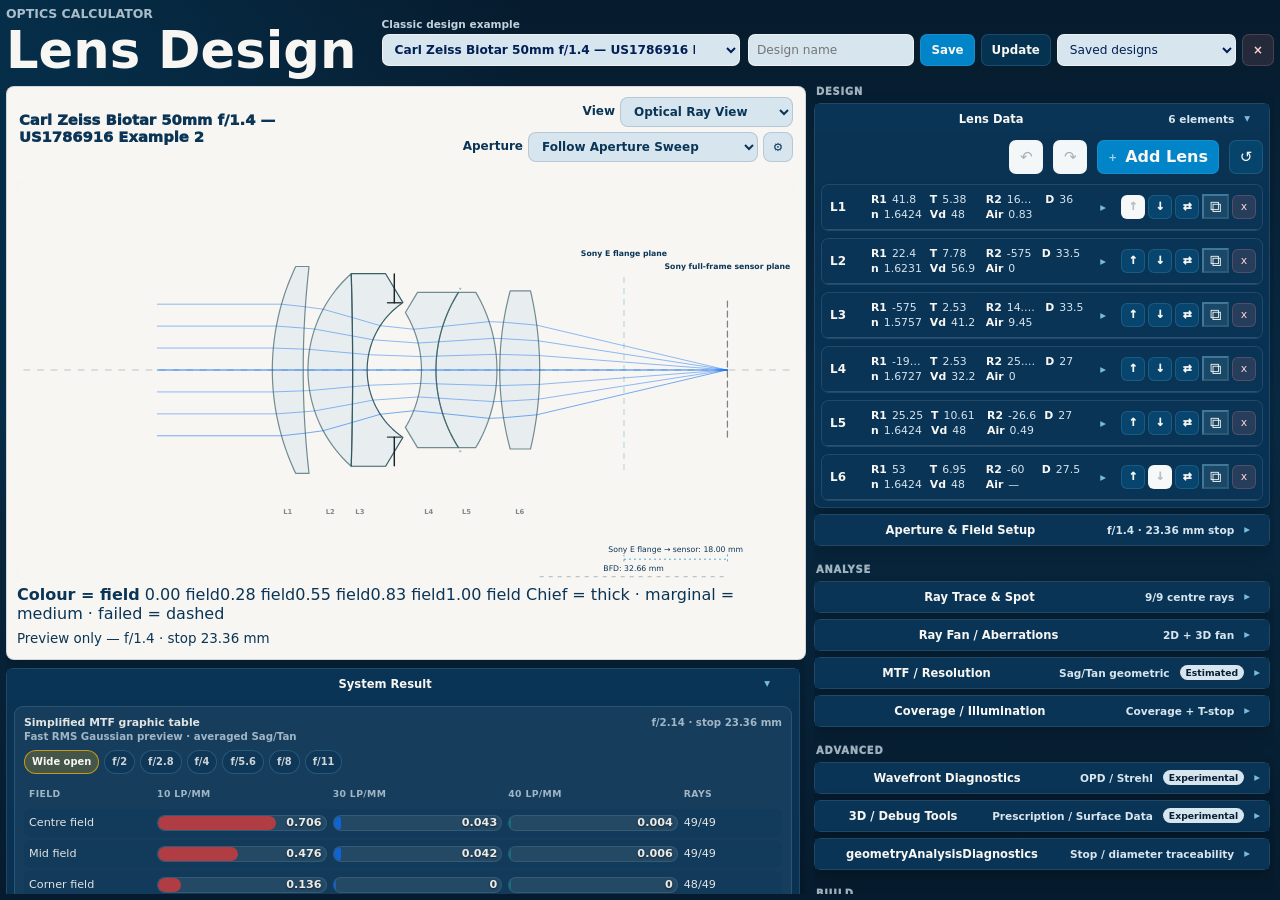
==== commit 7f33baba: "update" ====
--- a/index.html
+++ b/index.html
@@ -4,11 +4,11 @@
     <meta charset="utf-8">
     <meta name="viewport" content="width=device-width, initial-scale=1">
     <title>Lens Design</title>
-    <link rel="stylesheet" href="styles.css?v=20260708-nikon-noct-wo2019229849-1">
+    <link rel="stylesheet" href="styles.css?v=20260710-multifield-defocus-spot3d-rays-1">
   </head>
   <body>
     <main id="app" class="app-shell" aria-live="polite"></main>
-    <script src="geometric-mtf-core.js?v=20260708-nikon-noct-wo2019229849-1"></script>
-    <script src="app.js?v=20260708-nikon-noct-wo2019229849-1"></script>
+    <script src="geometric-mtf-core.js?v=20260710-multifield-defocus-spot3d-rays-1"></script>
+    <script src="app.js?v=20260710-multifield-defocus-spot3d-rays-1"></script>
   </body>
 </html>
--- a/styles.css
+++ b/styles.css
@@ -3114,6 +3114,142 @@
 .rgb-legend-blue {
   color: #1e4896;
   background: #eef4ff;
+}
+
+.through-focus-spot-panel {
+  display: grid;
+  gap: 10px;
+  padding: 12px;
+  border: 1px solid rgba(215, 229, 238, 0.18);
+  border-radius: 12px;
+  background: rgba(248, 246, 242, 0.96);
+  color: #2c3336;
+}
+
+.through-focus-spot-header {
+  display: flex;
+  justify-content: space-between;
+  gap: 12px;
+  align-items: start;
+  border: 1px solid #9aa4a8;
+  background: #f8f6f2;
+}
+
+.through-focus-spot-header > div:first-child {
+  padding: 8px 10px;
+  border-right: 1px solid #9aa4a8;
+}
+
+.through-focus-spot-header h4 {
+  margin: 0;
+  color: #2c3336;
+  font-family: Georgia, "Times New Roman", serif;
+  font-size: 1rem;
+  line-height: 1.1;
+}
+
+.through-focus-spot-header span {
+  display: block;
+  margin-top: 3px;
+  color: #626d72;
+  font-size: 0.68rem;
+  font-weight: 800;
+  letter-spacing: 0.03em;
+}
+
+.through-focus-scale-bar {
+  display: flex;
+  align-items: center;
+  gap: 8px;
+  padding: 8px 10px;
+  color: #626d72;
+  font-family: ui-monospace, SFMono-Regular, Menlo, Monaco, Consolas, monospace;
+  font-size: 0.72rem;
+  white-space: nowrap;
+}
+
+.through-focus-scale-bar span {
+  display: inline-block;
+  width: 58px;
+  height: 10px;
+  border-top: 1.5px solid #626d72;
+  border-left: 1.5px solid #626d72;
+  border-right: 1.5px solid #626d72;
+}
+
+.through-focus-spot-grid {
+  display: grid;
+  grid-template-columns: minmax(64px, 0.45fr) repeat(var(--spot-focus-columns), minmax(64px, 1fr));
+  gap: 8px 10px;
+  align-items: center;
+  overflow-x: auto;
+  padding: 4px 0 2px;
+}
+
+.through-focus-corner-label,
+.through-focus-column-label,
+.through-focus-row-label {
+  color: #626d72;
+  font-family: ui-monospace, SFMono-Regular, Menlo, Monaco, Consolas, monospace;
+  font-size: 0.7rem;
+  font-weight: 850;
+}
+
+.through-focus-column-label {
+  text-align: center;
+}
+
+.through-focus-row-label {
+  display: grid;
+  gap: 2px;
+  justify-items: end;
+  padding-right: 4px;
+}
+
+.through-focus-row-label strong {
+  color: #626d72;
+}
+
+.through-focus-cell-wrap {
+  display: grid;
+  justify-items: center;
+  gap: 3px;
+}
+
+.through-focus-spot-cell {
+  width: min(74px, 100%);
+  max-width: 78px;
+  aspect-ratio: 1;
+  background: #fbfdfd;
+}
+
+.through-focus-spot-frame {
+  fill: #fbfdfd;
+  stroke: #949da1;
+  stroke-width: 1.1;
+}
+
+.through-focus-spot-axis {
+  stroke: rgba(148, 157, 161, 0.28);
+  stroke-width: 0.65;
+}
+
+.through-focus-spot-point {
+  opacity: 0.68;
+}
+
+.through-focus-cell-meta {
+  color: #77858a;
+  font-size: 0.54rem;
+  font-weight: 800;
+  white-space: nowrap;
+}
+
+.through-focus-note {
+  margin: 0;
+  color: #626d72;
+  font-size: 0.66rem;
+  line-height: 1.35;
 }
 
 .mtf-panel {
@@ -6672,6 +6808,140 @@
   color: #d7e5ee;
 }
 
+.reference-only-panel {
+  min-height: 360px;
+  display: grid;
+  place-items: center;
+  padding: 22px;
+}
+
+.reference-only-card {
+  max-width: 760px;
+  padding: 22px;
+  border: 1px solid rgba(215, 229, 238, 0.24);
+  border-radius: 18px;
+  background: rgba(10, 53, 86, 0.72);
+  color: #f8f6f2;
+  box-shadow: 0 18px 60px rgba(0, 31, 84, 0.22);
+}
+
+.reference-only-card h2 {
+  margin: 10px 0 10px;
+  font-size: clamp(1.4rem, 2.4vw, 2.1rem);
+  line-height: 1.08;
+}
+
+.reference-only-card p {
+  margin: 0 0 10px;
+  color: rgba(248, 246, 242, 0.84);
+  line-height: 1.42;
+}
+
+.reference-only-badge {
+  display: inline-flex;
+  align-items: center;
+  min-height: 28px;
+  padding: 4px 10px;
+  border-radius: 999px;
+  background: rgba(255, 183, 3, 0.18);
+  color: #ffb703;
+  font-size: 0.72rem;
+  font-weight: 850;
+  letter-spacing: 0.04em;
+  text-transform: uppercase;
+}
+
+.reference-only-warning {
+  color: rgba(255, 183, 3, 0.9) !important;
+  font-weight: 750;
+}
+
+.reference-only-status {
+  padding: 8px 10px;
+  border: 1px solid rgba(255, 183, 3, 0.28);
+  border-radius: 10px;
+  background: rgba(255, 183, 3, 0.1);
+  color: rgba(248, 246, 242, 0.9) !important;
+  font-size: 0.86rem;
+}
+
+.reference-only-actions {
+  display: flex;
+  flex-wrap: wrap;
+  gap: 8px;
+  margin-top: 14px;
+}
+
+.danger-action-button {
+  border-color: rgba(255, 183, 3, 0.54) !important;
+  background: rgba(255, 183, 3, 0.14) !important;
+  color: #ffcf58 !important;
+}
+
+.danger-action-button:hover,
+.danger-action-button:focus-visible {
+  background: rgba(255, 183, 3, 0.22) !important;
+}
+
+.reference-only-metadata-grid {
+  display: grid;
+  gap: 8px;
+}
+
+.reference-only-metadata-row {
+  display: grid;
+  grid-template-columns: minmax(0, 0.9fr) minmax(0, 1.1fr);
+  gap: 10px;
+  align-items: baseline;
+  padding: 8px 10px;
+  border: 1px solid rgba(215, 229, 238, 0.16);
+  border-radius: 10px;
+  background: rgba(10, 53, 86, 0.42);
+  color: rgba(248, 246, 242, 0.82);
+}
+
+.reference-only-metadata-row strong {
+  color: #f8f6f2;
+  font-size: 0.9rem;
+}
+
+.reference-only-feature-list {
+  display: flex;
+  flex-wrap: wrap;
+  gap: 6px;
+  margin-top: 10px;
+}
+
+.reference-only-feature-list span {
+  padding: 5px 8px;
+  border-radius: 999px;
+  background: rgba(121, 189, 217, 0.18);
+  color: #d7e5ee;
+  font-size: 0.76rem;
+  font-weight: 750;
+}
+
+.reference-only-candidate-patents {
+  margin-top: 12px;
+  padding-top: 10px;
+  border-top: 1px solid rgba(215, 229, 238, 0.18);
+}
+
+.reference-only-candidate-patents h4 {
+  margin: 0 0 8px;
+  color: #f8f6f2;
+  font-size: 0.86rem;
+  letter-spacing: 0.04em;
+  text-transform: uppercase;
+}
+
+.reference-only-candidate-patents p {
+  margin: 8px 2px 0;
+  color: rgba(248, 246, 242, 0.72);
+  font-size: 0.82rem;
+  line-height: 1.35;
+}
+
 .top-diagram .real-ray {
   opacity: 0.76;
 }
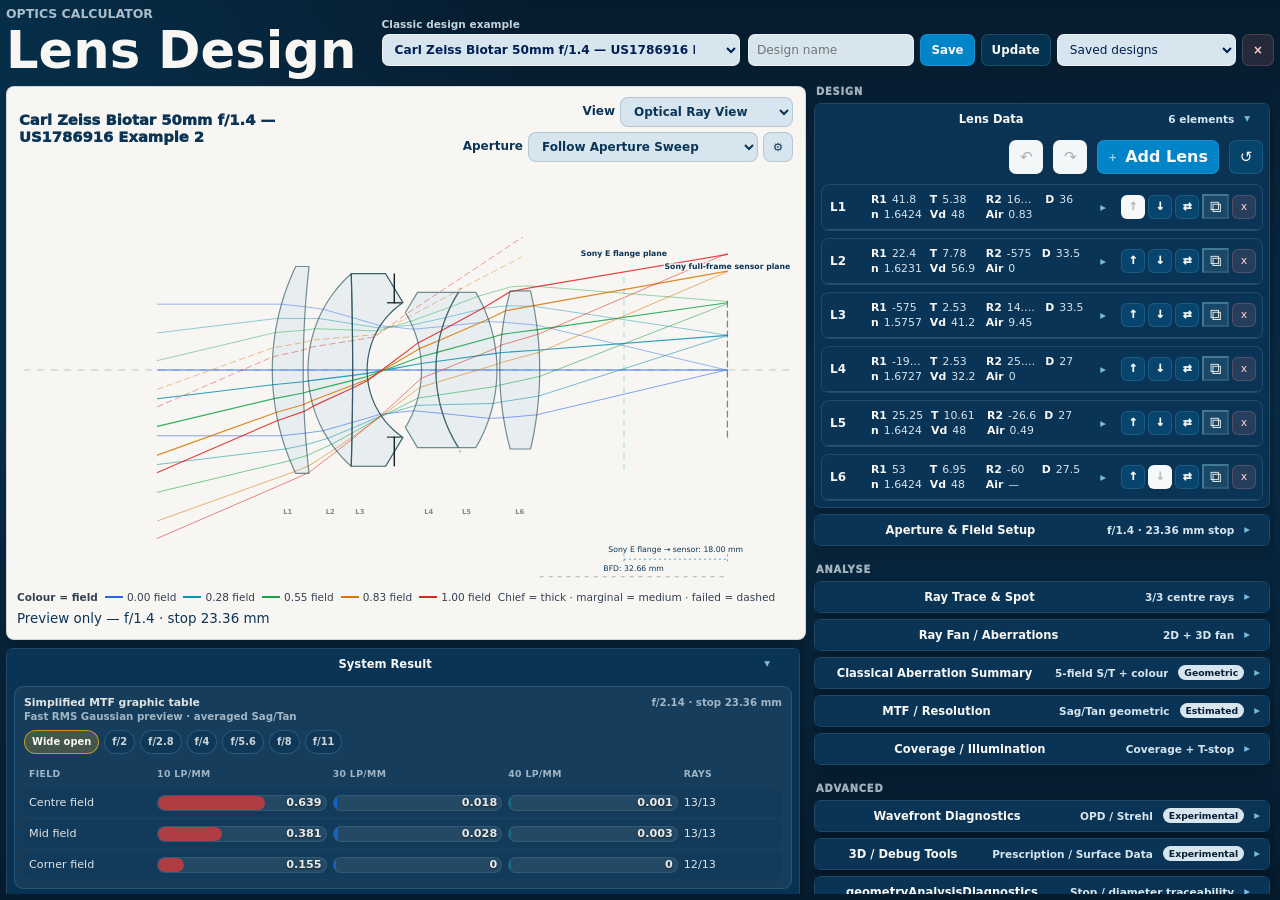
==== commit 741141b9: "Update" ====
--- a/index.html
+++ b/index.html
@@ -4,11 +4,12 @@
     <meta charset="utf-8">
     <meta name="viewport" content="width=device-width, initial-scale=1">
     <title>Lens Design</title>
-    <link rel="stylesheet" href="styles.css?v=20260710-multifield-defocus-spot3d-rays-1">
+    <link rel="stylesheet" href="styles.css?v=20260714-default-ray-count-3-1">
   </head>
   <body>
     <main id="app" class="app-shell" aria-live="polite"></main>
-    <script src="geometric-mtf-core.js?v=20260710-multifield-defocus-spot3d-rays-1"></script>
-    <script src="app.js?v=20260710-multifield-defocus-spot3d-rays-1"></script>
+    <script src="geometric-mtf-core.js?v=20260714-default-ray-count-3-1"></script>
+    <script src="physical-mtf-reference.js?v=20260714-default-ray-count-3-1"></script>
+    <script src="app.js?v=20260714-default-ray-count-3-1"></script>
   </body>
 </html>
--- a/styles.css
+++ b/styles.css
@@ -7791,3 +7791,628 @@
   color: #fff4bf;
   font-weight: 800;
 }
+
+.mtf-view-tabs,
+.mtf-consolidated-controls,
+.true-spot-controls,
+.mtf-defocus-legend,
+.ray-colour-legend {
+  display: flex;
+  flex-wrap: wrap;
+  gap: 7px;
+  align-items: center;
+}
+
+.mtf-view-tabs button {
+  border: 1px solid #9aa9b1;
+  border-radius: 999px;
+  background: #edf1f3;
+  color: #24323a;
+  padding: 7px 11px;
+  font-weight: 750;
+  cursor: pointer;
+}
+
+.mtf-view-tabs button.is-active {
+  color: #fff;
+  background: #164e63;
+  border-color: #164e63;
+}
+
+.mtf-consolidated-controls,
+.true-spot-controls {
+  margin: 10px 0;
+  padding: 9px;
+  border: 1px solid #cbd5da;
+  border-radius: 8px;
+  background: #f4f6f7;
+}
+
+.mtf-consolidated-controls label,
+.true-spot-controls label {
+  display: inline-flex;
+  gap: 5px;
+  align-items: center;
+  font-size: 0.76rem;
+  font-weight: 700;
+}
+
+.mtf-defocus-chart {
+  display: block;
+  width: 100%;
+  min-width: 560px;
+  border: 1px solid #c9d0d4;
+  border-radius: 7px;
+  background: #f8f9fa;
+}
+
+.mtf-consolidated-chart-area {
+  overflow-x: auto;
+}
+
+.mtf-defocus-heading {
+  display: grid;
+  gap: 2px;
+  margin: 8px 0;
+  color: #24323a;
+  font-family: ui-monospace, SFMono-Regular, Menlo, Consolas, monospace;
+  font-size: 0.73rem;
+}
+
+.mtf-defocus-heading strong {
+  font-size: 0.9rem;
+  letter-spacing: 0.04em;
+}
+
+.mtf-defocus-field-0 { --mtf-field-colour: #2563eb; }
+.mtf-defocus-field-28 { --mtf-field-colour: #0891b2; }
+.mtf-defocus-field-55 { --mtf-field-colour: #16a34a; }
+.mtf-defocus-field-83 { --mtf-field-colour: #d97706; }
+.mtf-defocus-field-100 { --mtf-field-colour: #dc2626; }
+
+polyline.mtf-defocus-field-0,
+polyline.mtf-defocus-field-28,
+polyline.mtf-defocus-field-55,
+polyline.mtf-defocus-field-83,
+polyline.mtf-defocus-field-100 {
+  stroke: var(--mtf-field-colour);
+}
+
+.mtf-field-point { fill: var(--mtf-field-colour); stroke: #fff; stroke-width: 1.2; }
+.mtf-sagittal { stroke-dasharray: none; }
+.mtf-tangential { stroke-dasharray: 8 5; }
+.mtf-field-neutral { stroke: #334155; }
+.mtf-frequency-curve { stroke: var(--mtf-colour); }
+
+.mtf-defocus-legend {
+  padding: 8px 4px;
+  font-family: ui-monospace, SFMono-Regular, Menlo, Consolas, monospace;
+  font-size: 0.69rem;
+  color: #334155;
+}
+
+.mtf-defocus-legend span {
+  display: inline-flex;
+  gap: 5px;
+  align-items: center;
+}
+
+.mtf-defocus-legend i {
+  width: 24px;
+  border-top: 3px solid var(--mtf-field-colour, #334155);
+}
+
+.mtf-defocus-legend .mtf-tangential i { border-top-style: dashed; }
+
+.mtf-focus-peak-grid {
+  display: grid;
+  grid-template-columns: repeat(auto-fit, minmax(145px, 1fr));
+  gap: 6px;
+}
+
+.mtf-focus-peak-grid article {
+  display: grid;
+  gap: 2px;
+  padding: 7px;
+  border: 1px solid #d5dadd;
+  border-radius: 6px;
+  background: #f5f7f8;
+  color: #334155;
+  font-family: ui-monospace, SFMono-Regular, Menlo, Consolas, monospace;
+  font-size: 0.65rem;
+}
+
+.mtf-focus-peak-grid em { color: #a33b16; font-style: normal; }
+
+.true-spot-matrix {
+  overflow-x: auto;
+}
+
+.true-spot-matrix-grid {
+  display: grid;
+  grid-template-columns: minmax(92px, 0.8fr) repeat(var(--spot-focus-columns), minmax(120px, 1fr));
+  min-width: 740px;
+  gap: 5px;
+}
+
+.true-spot-column,
+.true-spot-corner,
+.true-spot-row {
+  padding: 5px;
+  border-radius: 5px;
+  background: #e9eef1;
+  color: #334155;
+  text-align: center;
+  font-family: ui-monospace, SFMono-Regular, Menlo, Consolas, monospace;
+  font-size: 0.67rem;
+}
+
+.true-spot-row {
+  display: grid;
+  align-content: center;
+  justify-items: center;
+  gap: 3px;
+  padding: 8px 5px;
+  border: 1px solid #cbd5da;
+  border-radius: 6px;
+  background: #e9eef1;
+  color: #24323a;
+  line-height: 1.2;
+}
+.true-spot-row strong { font-size: 0.72rem; }
+.true-spot-row span { font-size: 0.67rem; }
+.true-spot-row small { font-size: 0.62rem; }
+.true-spot-field-0 { border-left: 4px solid #2563eb; }
+.true-spot-field-1 { border-left: 4px solid #0891b2; }
+.true-spot-field-2 { border-left: 4px solid #16a34a; }
+.true-spot-field-3 { border-left: 4px solid #d97706; }
+.true-spot-field-4 { border-left: 4px solid #dc2626; }
+.true-spot-cell { border: 1px solid #cbd5da; border-radius: 6px; background: #f8fafb; overflow: hidden; }
+.true-spot-cell svg { display: block; width: 100%; }
+.true-spot-readout { display: grid; grid-template-columns: 1fr 1fr; gap: 1px 5px; padding: 4px; color: #475569; font: 0.58rem ui-monospace, SFMono-Regular, Menlo, monospace; }
+.true-spot-readout strong { color: #b42318; }
+.true-spot-cell .spot-point { fill: var(--spot-colour, #1b9e4b); stroke: none; }
+.spot-overflow-marker { fill: #b42318; font: 700 8px ui-monospace, monospace; }
+.spot-airy-ring { fill: none; stroke: #7c3aed; stroke-width: 1; stroke-dasharray: 3 2; }
+.spot-pixel-ring { fill: none; stroke: #475569; stroke-width: 0.8; }
+.spot-centroid-cross { fill: none; stroke: #111827; stroke-width: 1; }
+.spot-scale-bar-line { stroke: #111827; stroke-width: 1.4; }
+.spot-scale-bar-label { fill: #334155; font: 6px ui-monospace, monospace; }
+
+.ray-colour-legend {
+  margin-top: 6px;
+  color: #334155;
+  font-size: 0.66rem;
+}
+
+.ray-colour-legend span { display: inline-flex; align-items: center; gap: 4px; }
+.ray-colour-legend i { width: 18px; border-top: 2px solid var(--ray-colour); }
+
+.top-diagram .ray-diagram .real-ray {
+  stroke: var(--ray-colour, #334155) !important;
+}
+
+.top-diagram .ray-diagram .real-ray-failed {
+  stroke-dasharray: 6 4;
+  opacity: 0.36;
+}
+
+@media (max-width: 720px) {
+  .mtf-consolidated-controls,
+  .true-spot-controls { align-items: stretch; }
+  .mtf-consolidated-controls label,
+  .true-spot-controls label { flex: 1 1 145px; justify-content: space-between; }
+}
+
+/* Final light-control overrides for the dark analysis sidebar. */
+.analysis-sidebar .mtf-consolidated-controls,
+.analysis-sidebar .true-spot-controls {
+  color: #24323a;
+  background: #f4f6f7;
+  border-color: #aebbc2;
+}
+
+.analysis-sidebar .mtf-consolidated-controls label,
+.analysis-sidebar .true-spot-controls label,
+.analysis-sidebar .true-spot-controls legend,
+.analysis-sidebar .true-spot-controls span {
+  color: #24323a;
+  opacity: 1;
+}
+
+.analysis-sidebar .mtf-consolidated-controls select,
+.analysis-sidebar .true-spot-controls select {
+  color: #24323a;
+  -webkit-text-fill-color: #24323a;
+  background: #ffffff;
+  border-color: #9aa9b1;
+  min-height: 34px;
+  padding-block: 5px;
+}
+
+.analysis-sidebar .mtf-consolidated-controls select option,
+.analysis-sidebar .true-spot-controls select option {
+  color: #24323a;
+  background: #ffffff;
+}
+
+.analysis-sidebar .mtf-consolidated-controls :disabled,
+.analysis-sidebar .true-spot-controls :disabled {
+  color: #52616a;
+  -webkit-text-fill-color: #52616a;
+  opacity: 0.78;
+}
+
+.analysis-sidebar .mtf-consolidated-controls select:focus-visible,
+.analysis-sidebar .true-spot-controls select:focus-visible,
+.analysis-sidebar .true-spot-controls input:focus-visible {
+  outline: 3px solid rgba(2, 132, 201, 0.42);
+  outline-offset: 2px;
+}
+
+.true-spot-controls {
+  display: block;
+}
+
+.spot-primary-controls,
+.spot-overlay-controls {
+  display: flex;
+  flex-wrap: wrap;
+  gap: 7px;
+  align-items: center;
+  width: 100%;
+}
+
+.spot-primary-controls {
+  margin-bottom: 8px;
+}
+
+.analysis-sidebar .true-spot-controls .spot-select-control {
+  display: grid;
+  grid-template-columns: auto minmax(130px, 1fr);
+  align-items: center;
+  gap: 7px;
+  flex: 1 1 220px;
+}
+
+.spot-overlay-controls {
+  margin: 0;
+  padding: 8px;
+  border: 1px solid #cbd5da;
+  border-radius: 7px;
+}
+
+.spot-overlay-controls legend {
+  padding-inline: 5px;
+  font-size: 0.7rem;
+  font-weight: 800;
+}
+
+.analysis-sidebar .true-spot-controls .spot-check-control {
+  display: inline-flex;
+  align-items: center;
+  justify-content: flex-start;
+  flex: 0 0 auto;
+  gap: 7px;
+  min-height: 32px;
+  padding: 5px 8px;
+  border: 1px solid #cbd5da;
+  border-radius: 6px;
+  background: #ffffff;
+  cursor: pointer;
+}
+
+.analysis-sidebar .true-spot-controls .spot-check-control:hover {
+  border-color: #79bbd9;
+  background: #f7fbfd;
+}
+
+.analysis-sidebar .true-spot-controls input[type="checkbox"] {
+  appearance: auto;
+  width: 18px;
+  min-width: 18px;
+  max-width: 18px;
+  height: 18px;
+  min-height: 18px;
+  padding: 0;
+  margin: 0;
+  flex: 0 0 18px;
+  accent-color: #0284c9;
+}
+
+.analysis-sidebar .rgb-overlay-legend .rgb-legend-red {
+  color: #7f1d1d;
+  background: #fff1f1;
+  border-color: #fecaca;
+}
+
+.analysis-sidebar .rgb-overlay-legend .rgb-legend-green {
+  color: #065f46;
+  background: #ecfdf5;
+  border-color: #a7f3d0;
+}
+
+.analysis-sidebar .rgb-overlay-legend .rgb-legend-blue {
+  color: #1e3a8a;
+  background: #eff6ff;
+  border-color: #bfdbfe;
+}
+
+.analysis-sidebar .catalog-note {
+  color: #374151;
+  background: #f8fafc;
+  border-color: #cbd5da;
+}
+
+.mtf-execution-status {
+  display: flex;
+  flex-wrap: wrap;
+  gap: 6px;
+  margin: 5px 0;
+}
+
+.mtf-execution-badge {
+  color: #164e63;
+  background: #ecfeff;
+  border: 1px solid #67e8f9;
+}
+
+.mtf-updating-badge {
+  color: #334155;
+  background: #f1f5f9;
+  border: 1px solid #cbd5e1;
+}
+
+.mtf-defocus-failure {
+  display: grid;
+  gap: 5px;
+  padding: 12px;
+  color: #7f1d1d;
+  background: #fff7f7;
+  border: 1px solid #fecaca;
+  border-radius: 8px;
+}
+
+@media (max-width: 720px) {
+  .spot-primary-controls {
+    display: grid;
+    grid-template-columns: 1fr;
+  }
+
+  .analysis-sidebar .true-spot-controls .spot-select-control {
+    width: 100%;
+  }
+}
+
+.analysis-sidebar .stack-panel-body .true-spot-row {
+  color: #24323a;
+  background: #e9eef1;
+}
+
+.analysis-sidebar .stack-panel-body .true-spot-row strong {
+  color: #12324a;
+  font-weight: 850;
+}
+
+.analysis-sidebar .stack-panel-body .true-spot-row span {
+  color: #334155;
+}
+
+.analysis-sidebar .stack-panel-body .true-spot-row small {
+  color: #526579;
+}
+
+.classical-aberration-panel {
+  display: grid;
+  gap: 10px;
+  color: #24323a;
+}
+
+.classical-summary-intro,
+.classical-section-heading,
+.classical-line-legend,
+.classical-chart-legend {
+  display: flex;
+  flex-wrap: wrap;
+  align-items: center;
+  gap: 6px;
+}
+
+.classical-summary-intro,
+.classical-section-heading {
+  justify-content: space-between;
+}
+
+.classical-summary-intro {
+  padding: 8px;
+  border: 1px solid #bfd2dc;
+  border-radius: 7px;
+  background: #eef6f8;
+  color: #334155;
+  font-size: 0.67rem;
+  font-weight: 760;
+}
+
+.classical-summary-intro .badge {
+  color: #12324a;
+  background: #dcecf2;
+  border: 1px solid #a9c8d4;
+}
+
+.classical-kpi-grid {
+  display: grid;
+  grid-template-columns: repeat(2, minmax(0, 1fr));
+  gap: 7px;
+}
+
+.classical-section-heading {
+  padding: 7px 8px;
+  color: #12324a;
+  background: #dfeaf0;
+  border-left: 4px solid #0891b2;
+  border-radius: 5px;
+  font-size: 0.7rem;
+}
+
+.analysis-sidebar .stack-panel-body .classical-section-heading strong,
+.analysis-sidebar .stack-panel-body .classical-field-heading strong {
+  color: #12324a;
+}
+
+.classical-section-heading span,
+.classical-field-heading span {
+  color: #526579;
+}
+
+.classical-ray-fan-matrix {
+  display: grid;
+  gap: 7px;
+}
+
+.classical-field-card {
+  display: grid;
+  gap: 5px;
+  padding: 7px;
+  border: 1px solid #cbd5da;
+  border-left-width: 4px;
+  border-radius: 7px;
+  background: #e9eef1;
+  contain: layout paint;
+}
+
+.classical-field-heading {
+  display: flex;
+  align-items: baseline;
+  justify-content: space-between;
+  gap: 8px;
+  color: #24323a;
+  font-size: 0.68rem;
+}
+
+.classical-field-charts,
+.classical-diagnostic-grid {
+  display: grid;
+  grid-template-columns: repeat(2, minmax(0, 1fr));
+  gap: 7px;
+}
+
+.classical-ray-fan-chart,
+.classical-diagnostic-grid .aberration-chart {
+  width: 100%;
+  border: 1px solid #c5d2d8;
+  border-radius: 5px;
+  background: #fbfdfd;
+}
+
+.classical-diagnostic-grid .aberration-card {
+  display: grid;
+  align-content: start;
+  gap: 5px;
+  padding: 7px;
+  border: 1px solid #cbd5da;
+  border-radius: 7px;
+  background: #f7fafb;
+  color: #24323a;
+  min-width: 0;
+  contain: layout paint;
+}
+
+.analysis-sidebar .stack-panel-body .classical-diagnostic-grid h4 {
+  margin: 0;
+  color: #12324a;
+  font-size: 0.7rem;
+}
+
+.classical-line-legend,
+.classical-chart-legend {
+  color: #334155;
+  font-size: 0.64rem;
+  font-weight: 800;
+}
+
+.classical-line-legend span,
+.classical-chart-legend span {
+  padding: 2px 6px;
+  border: 1px solid #cbd5da;
+  border-radius: 999px;
+  background: #f8fafc;
+}
+
+.classical-line-legend .curve-red,
+.classical-chart-legend .curve-red {
+  color: #b4232c;
+}
+
+.classical-line-legend .curve-green {
+  color: #087f5b;
+}
+
+.classical-line-legend .curve-blue,
+.classical-chart-legend .curve-blue {
+  color: #2455a4;
+}
+
+.classical-tangential-curve {
+  stroke: #d97706;
+  stroke-width: 2.3;
+}
+
+.classical-sagittal-curve {
+  stroke: #2563eb;
+  stroke-width: 2.1;
+  stroke-dasharray: 6 4;
+}
+
+.classical-chromatic-curve {
+  stroke: #7c3aed;
+  stroke-width: 2.3;
+}
+
+.classical-tangential-legend {
+  color: #92400e;
+}
+
+.classical-sagittal-legend {
+  color: #1e40af;
+  border-style: dashed;
+}
+
+@media (max-width: 1220px) {
+  .classical-field-charts,
+  .classical-diagnostic-grid {
+    grid-template-columns: 1fr;
+  }
+}
+
+.physical-lens-mtf-prototype {
+  margin-top: 12px;
+  padding-top: 12px;
+  border-top: 1px solid #cbd5da;
+}
+
+.physical-lens-mtf-sagittal {
+  stroke: #2563eb;
+  stroke-width: 2.4;
+}
+
+.physical-lens-mtf-tangential {
+  stroke: #d97706;
+  stroke-width: 2.2;
+  stroke-dasharray: 8 5;
+}
+
+.physical-lens-mtf-sagittal-key::before,
+.physical-lens-mtf-tangential-key::before {
+  content: "";
+  display: inline-block;
+  width: 24px;
+  height: 0;
+  margin-right: 6px;
+  vertical-align: middle;
+  border-top: 3px solid #2563eb;
+}
+
+.physical-lens-mtf-tangential-key::before {
+  border-top-color: #d97706;
+  border-top-style: dashed;
+}
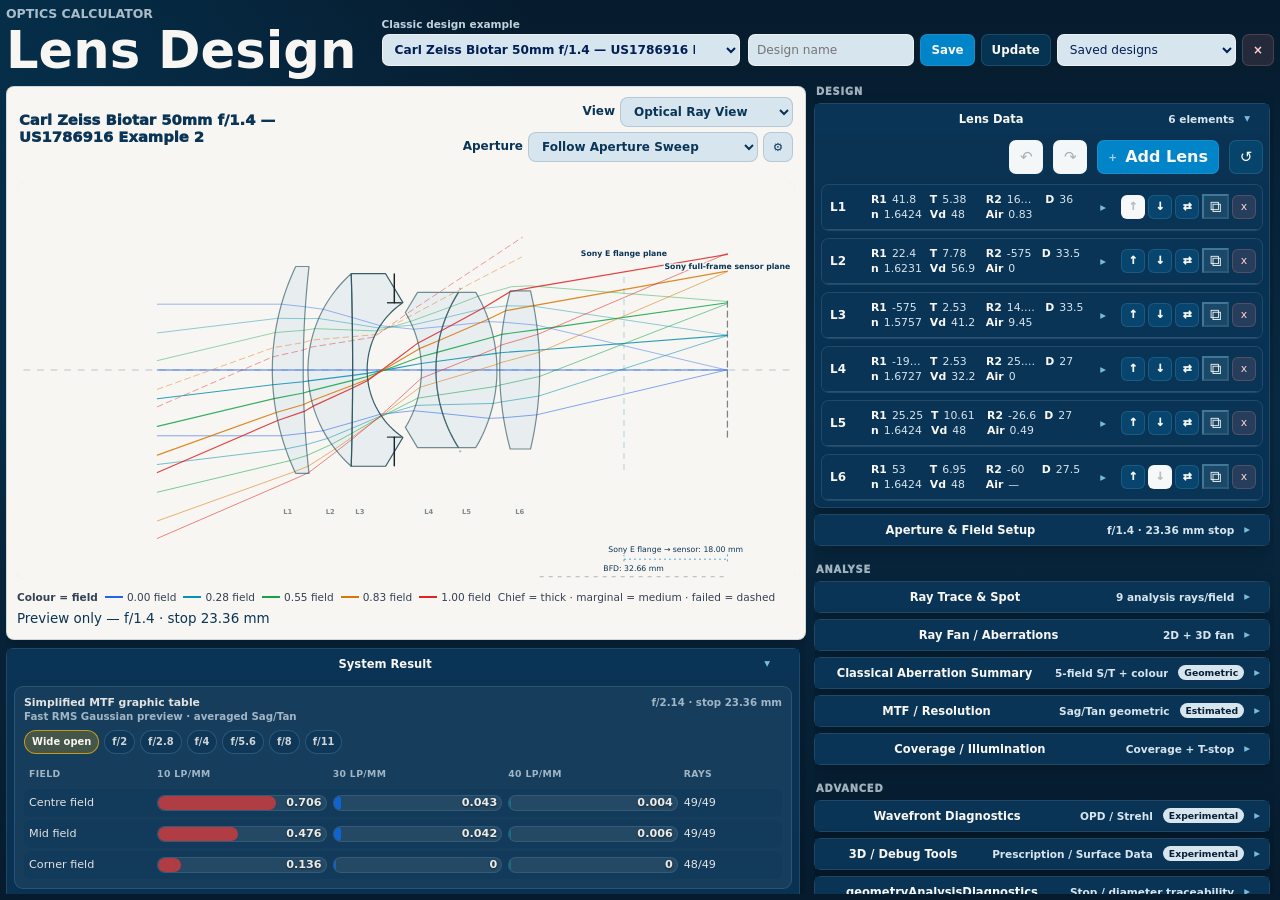
==== commit 2046c39c: "up" ====
--- a/index.html
+++ b/index.html
@@ -4,12 +4,12 @@
     <meta charset="utf-8">
     <meta name="viewport" content="width=device-width, initial-scale=1">
     <title>Lens Design</title>
-    <link rel="stylesheet" href="styles.css?v=20260714-default-ray-count-3-1">
+    <link rel="stylesheet" href="styles.css?v=20260715-ray-sampling-performance-1">
   </head>
   <body>
     <main id="app" class="app-shell" aria-live="polite"></main>
-    <script src="geometric-mtf-core.js?v=20260714-default-ray-count-3-1"></script>
-    <script src="physical-mtf-reference.js?v=20260714-default-ray-count-3-1"></script>
-    <script src="app.js?v=20260714-default-ray-count-3-1"></script>
+    <script src="geometric-mtf-core.js?v=20260715-ray-sampling-performance-1"></script>
+    <script src="physical-mtf-reference.js?v=20260715-ray-sampling-performance-1"></script>
+    <script src="app.js?v=20260715-ray-sampling-performance-1"></script>
   </body>
 </html>
